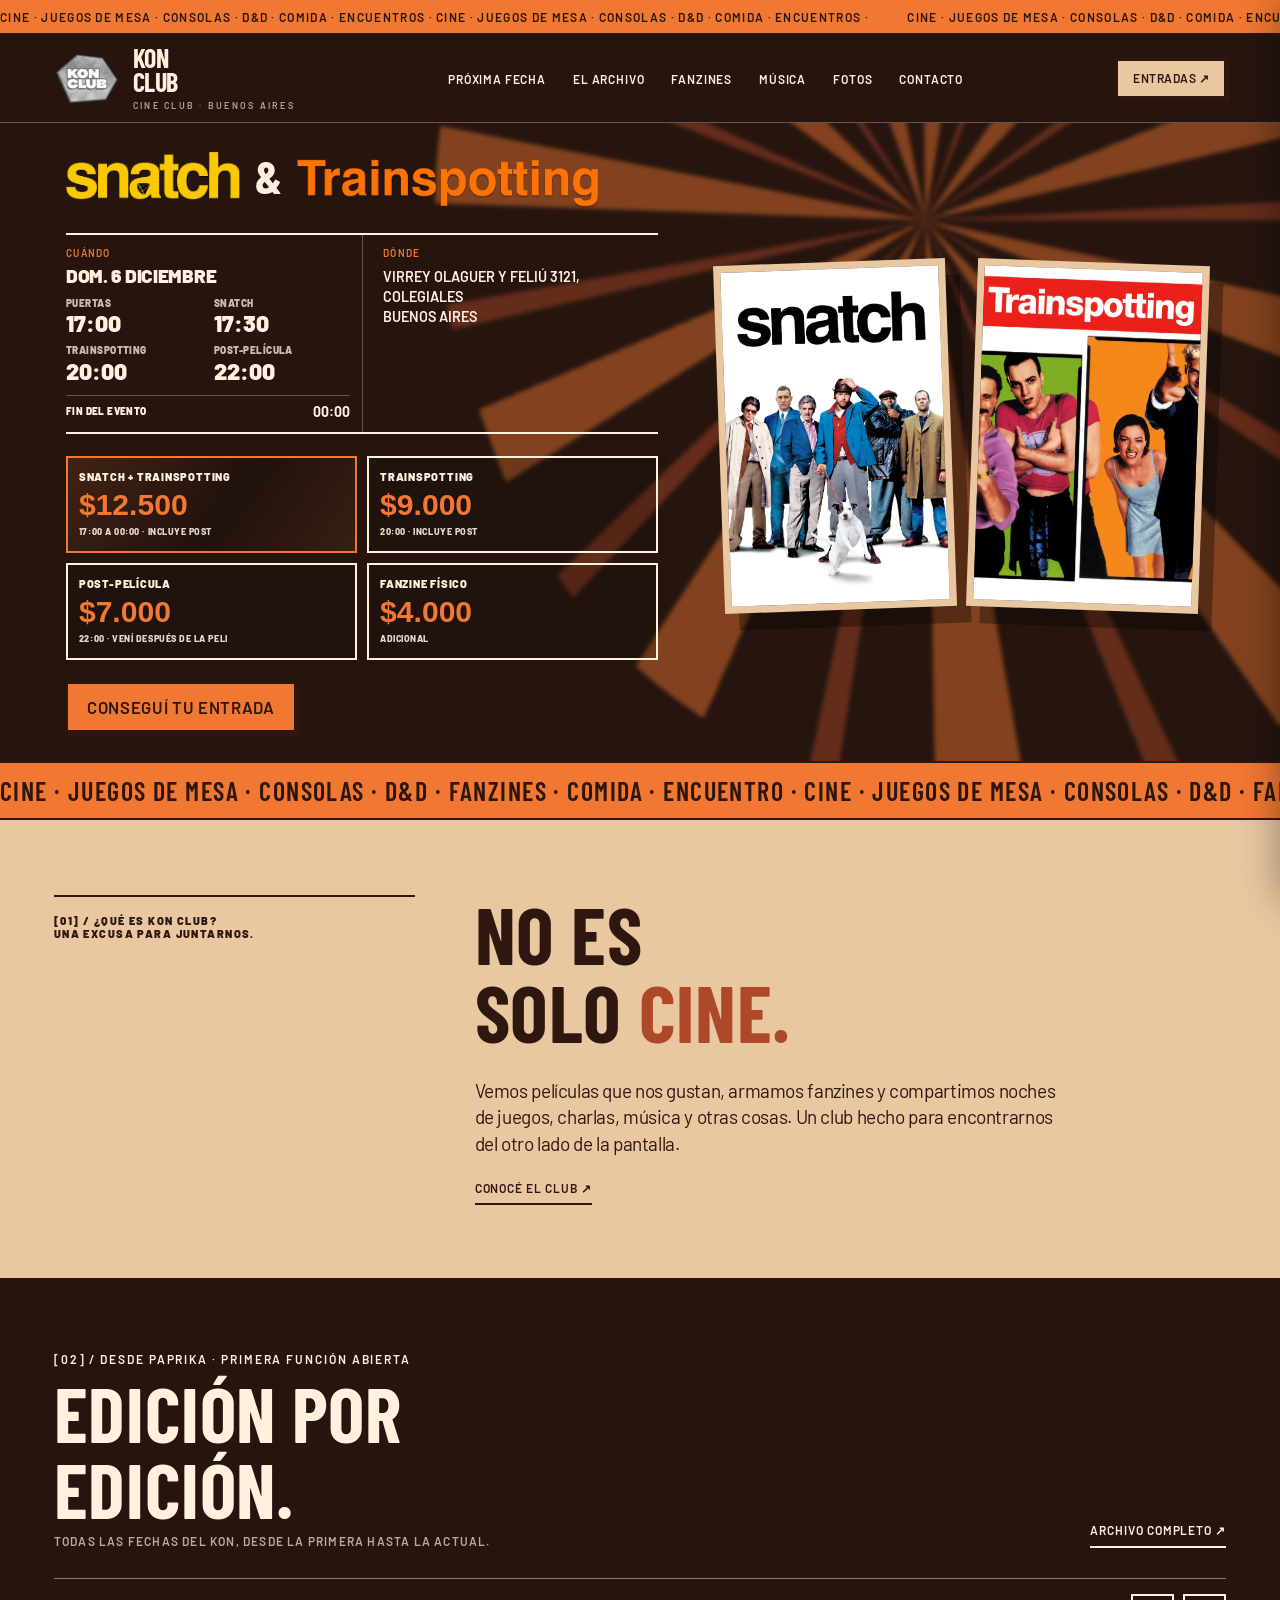
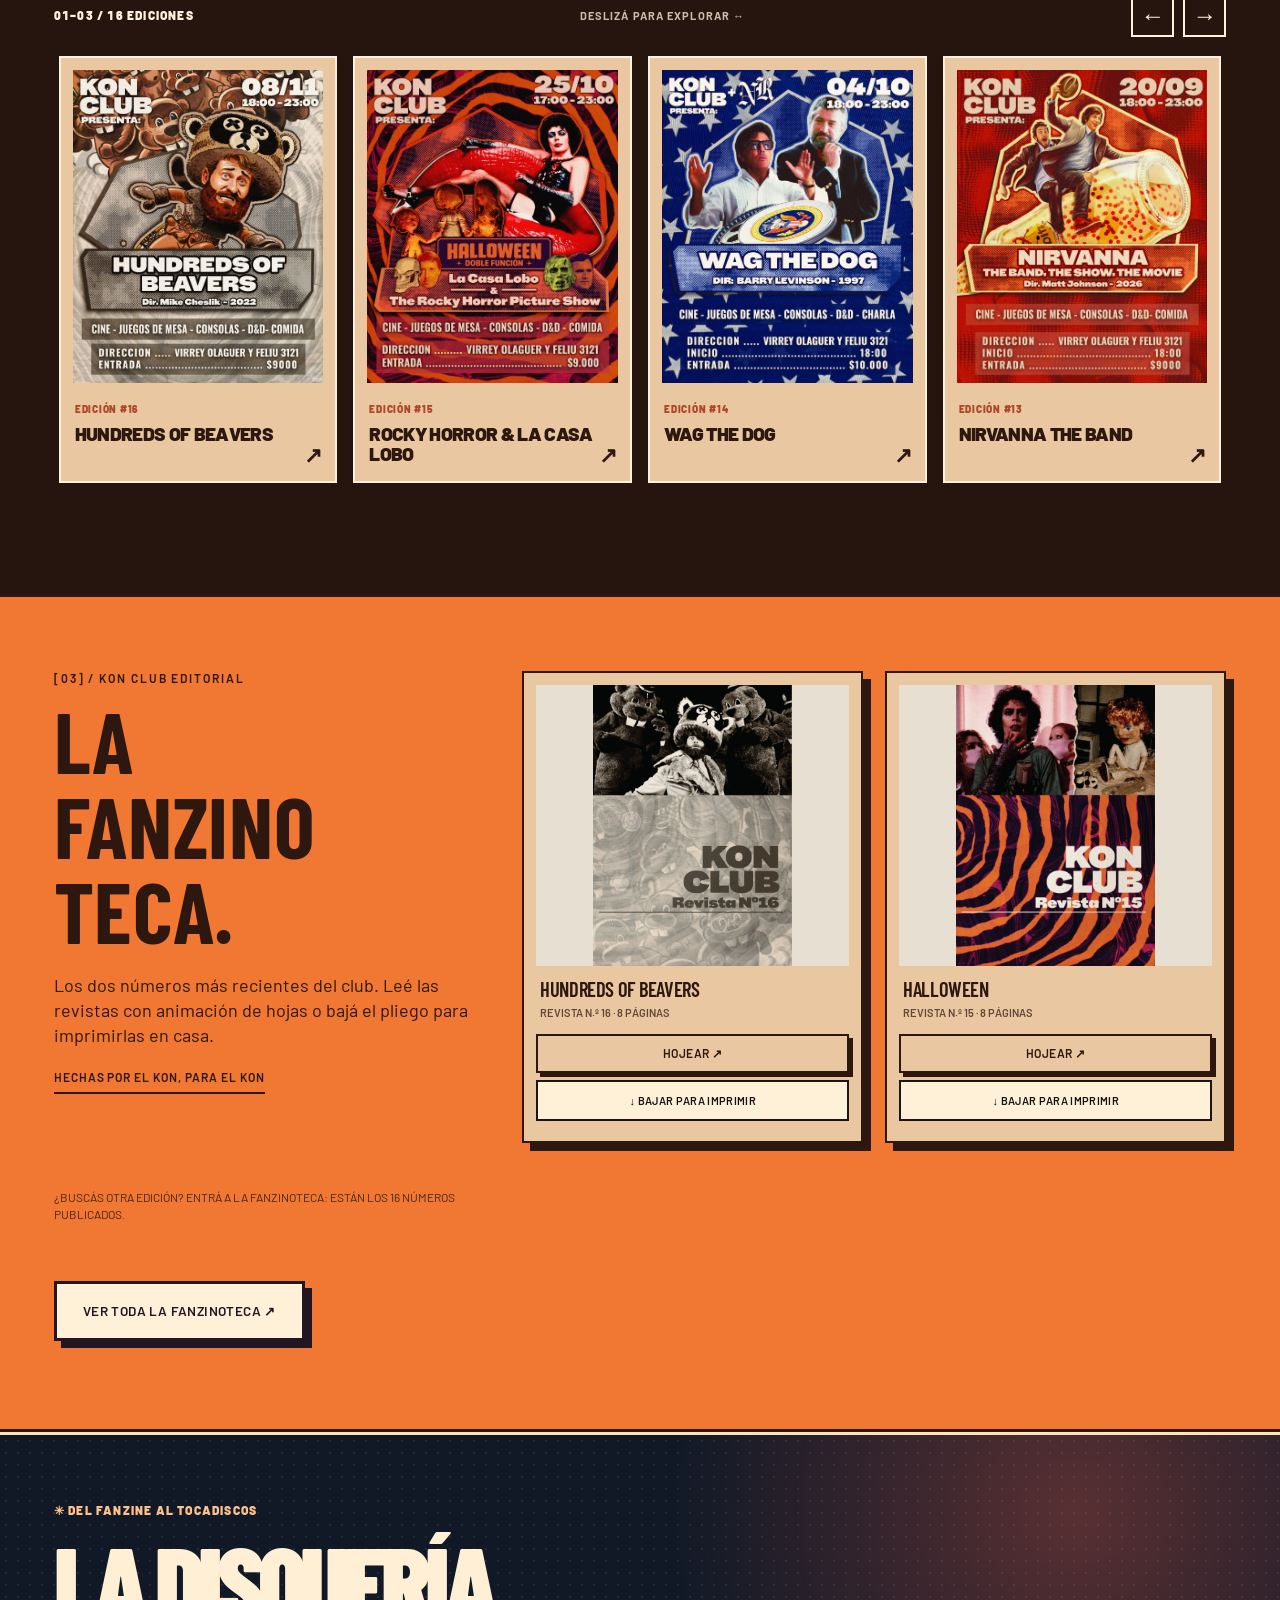
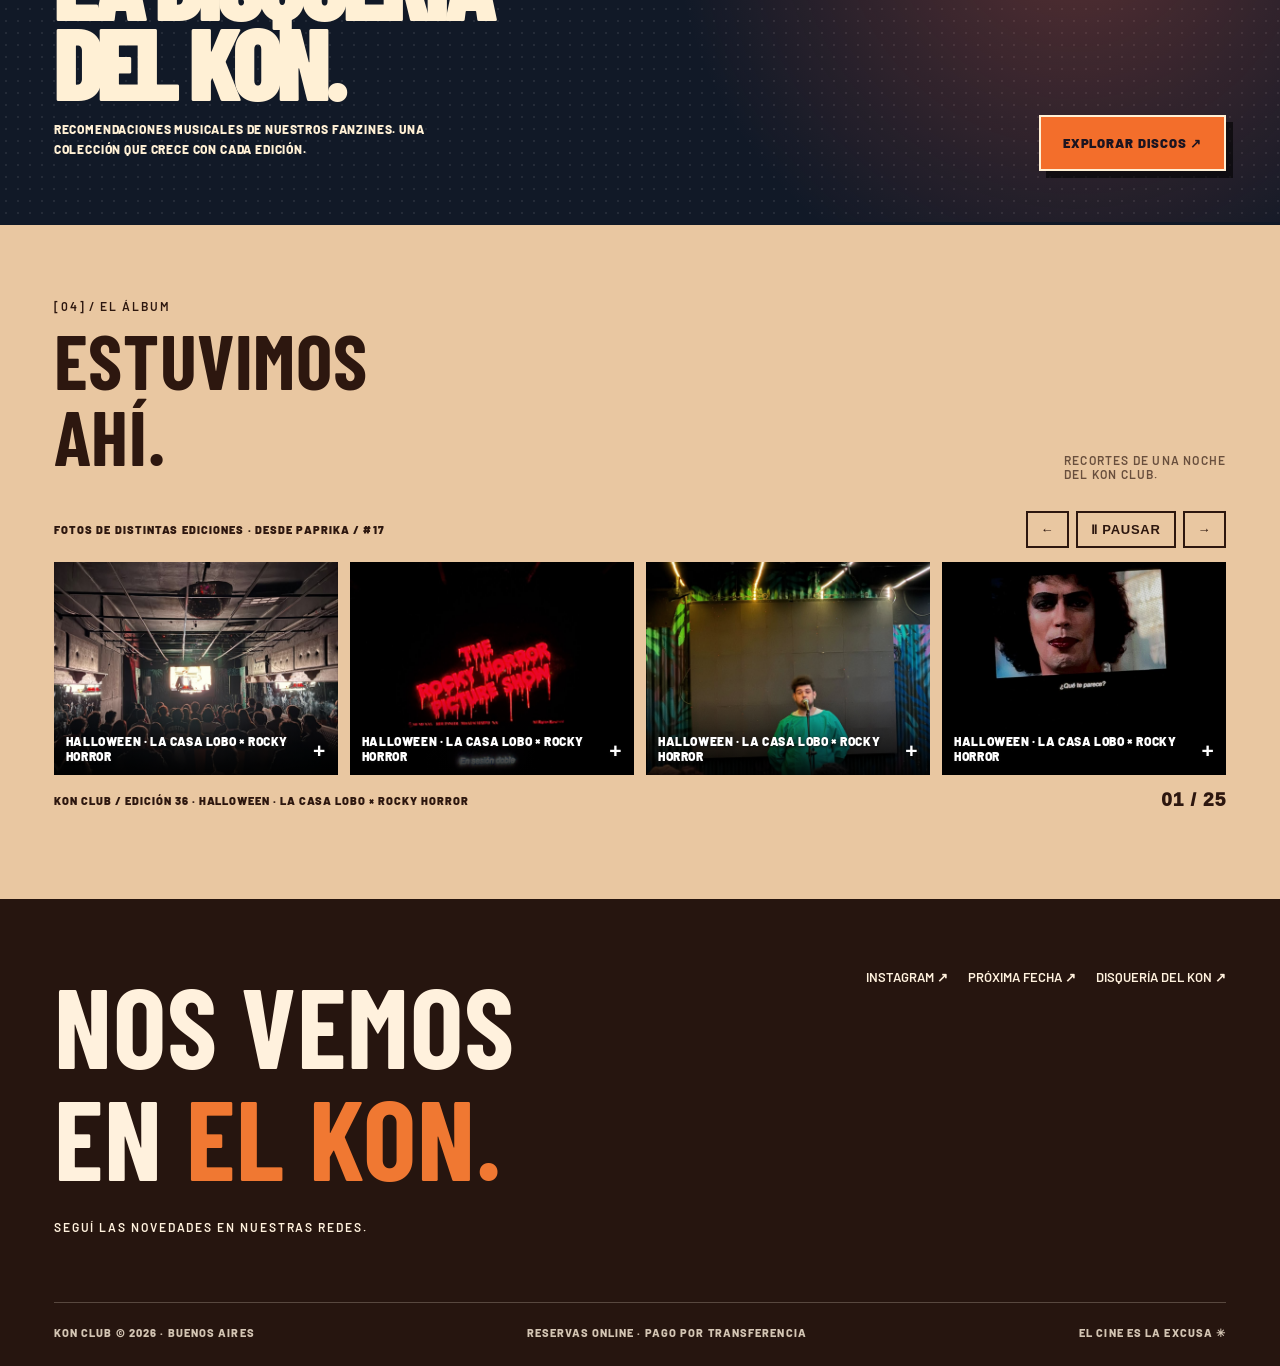
==== index.html @ 184a4956 "Try compact two-column schedule on upcoming edition" ====
<!DOCTYPE html>

<html lang="es"><head><link rel="preconnect" href="https://fonts.googleapis.com"/><link rel="preconnect" href="https://fonts.gstatic.com" crossorigin="anonymous"/><link href="https://fonts.googleapis.com/css2?family=Barlow:wght@400;500;600;700&amp;family=Barlow+Condensed:wght@400;500;600;700&amp;display=swap" rel="stylesheet"/>
<!-- KON CLUB / V03.5 / 15 FUNCIONES DEL CICLO REGULAR --><meta charset="utf-8"/><link rel="icon" type="image/svg+xml" href="/favicon.svg?v=20261021-1"/><meta content="width=device-width,initial-scale=1" name="viewport"/><title>Kon Club — Snatch × Trainspotting · 06/12</title><meta content="#092630" name="theme-color"/><meta content="Kon Club presenta Snatch y Trainspotting el domingo 6 de diciembre de 2026. Post-película a las 22:00. Entradas y fanzine físico." name="description"/><link href="css/site.css?v=20261124-compact-timetable" rel="stylesheet"/><meta property="og:title" content="Kon Club — Snatch × Trainspotting · 06/12"><meta property="og:description" content="Snatch 17:00, Trainspotting 20:00 y post-película 22:00. Entradas individuales, doble función y fanzine físico."><meta property="og:image" content="https://kon-club.vercel.app/public/media/snatch-trainspotting-2026-12-06.svg"></head><body><div id="app" data-edition="snatch-trainspotting"><div aria-hidden="true" class="introbar"><div class="ticker"><span>CINE · JUEGOS DE MESA · CONSOLAS · D&amp;D · COMIDA · ENCUENTROS · CINE · JUEGOS DE MESA · CONSOLAS · D&amp;D · COMIDA · ENCUENTROS · </span><span>CINE · JUEGOS DE MESA · CONSOLAS · D&amp;D · COMIDA · ENCUENTROS · CINE · JUEGOS DE MESA · CONSOLAS · D&amp;D · COMIDA · ENCUENTROS · </span></div></div>
<header class="header" id="top"><a aria-label="Kon Club, inicio" class="header-brand" href="#top"><img alt="Logo Kon Club edición actual" class="brand-img" data-asset="logoBeavers" id="brandLogo" src="[data-uri]"/><div><div class="brand-name">KON<br/>CLUB</div><div class="brand-caption">CINE CLUB · BUENOS AIRES</div></div></a><nav aria-label="Navegación principal" class="nav"><a href="#proxima">PRÓXIMA FECHA</a><a href="#archivo">EL ARCHIVO</a><a href="#fanzinoteca-completa">FANZINES</a><a href="musica.html">MÚSICA</a><a href="#fotos">FOTOS</a><a href="#contacto">CONTACTO</a></nav><div class="nav-right"><button aria-label="Abrir panel de prueba de edición" class="setting-link" id="openAdmin">⚙ EDITAR EDICIÓN</button><button class="btn btn-light sm" data-ticket="">ENTRADAS ↗</button><button aria-expanded="false" aria-label="Abrir menú" class="mobile-menu" id="menuButton">☰</button></div><nav aria-label="Navegación móvil" class="mobile-nav" id="mobileNav"><a href="#proxima">PRÓXIMA FECHA</a><a href="#archivo">EL ARCHIVO</a><a href="#fanzinoteca-completa">FANZINES</a><a href="musica.html">MÚSICA</a><a href="#fotos">FOTOS</a><a href="#contacto">CONTACTO</a><button class="nav-mobile-ticket" data-ticket="" type="button">ENTRADAS ↗</button></nav></header>
<main><section class="hero shell" id="proxima"><div class="copy"><div class="tiny-row" hidden><span class="status-dot"></span><span id="heroStatus">PRÓXIMA EDICIÓN</span><span class="tiny-tag" id="heroEditionTag">DOBLE FUNCIÓN / KON CLUB</span></div><div class="hero-title-logos" id="heroTitleLogos" role="img" aria-label="Snatch &amp; Trainspotting"><img class="hero-title-logo hero-title-logo-snatch" src="public/media/snatch-logo-kon-2026.webp" alt="" decoding="async" fetchpriority="high"/><span class="hero-title-amp" aria-hidden="true">&amp;</span><img class="hero-title-logo hero-title-logo-trainspotting" src="public/media/trainspotting-logo-kon-2026.webp" alt="" decoding="async" fetchpriority="high"/></div><h1 id="heroTitle" hidden>SNATCH × TRAINSPOTTING</h1><p class="hero-lead" id="heroLead" hidden></p><div class="hero-detail"><div><span class="detail-label">CUÁNDO</span><span class="detail-val hero-schedule" id="heroDate"><span class="schedule-date">DOM. 6 DICIEMBRE</span><span class="schedule-grid"><span class="schedule-slot"><span class="schedule-label">PUERTAS</span><strong>17:00</strong></span><span class="schedule-slot"><span class="schedule-label">SNATCH</span><strong>17:30</strong></span><span class="schedule-slot"><span class="schedule-label">TRAINSPOTTING</span><strong>20:00</strong></span><span class="schedule-slot"><span class="schedule-label">POST-PELÍCULA</span><strong>22:00</strong></span></span><span class="schedule-end"><span>FIN DEL EVENTO</span><strong>00:00</strong></span></span></div><div><span class="detail-label">DÓNDE</span><span class="detail-val" id="heroPlace">VIRREY OLAGUER Y FELIÚ 3121, COLEGIALES<br/>BUENOS AIRES</span></div></div><div class="edition-price-grid" id="editionPriceGrid" aria-label="Precios de la edición"><div class="edition-price-item"><span>SNATCH + TRAINSPOTTING</span><strong>$12.500</strong><small>17:00 A 00:00 · INCLUYE POST</small></div><div class="edition-price-item"><span>TRAINSPOTTING</span><strong>$9.000</strong><small>20:00 · INCLUYE POST</small></div><div class="edition-price-item"><span>POST-PELÍCULA</span><strong>$7.000</strong><small>22:00 · VENÍ DESPUÉS DE LA PELI</small></div><div class="edition-price-item"><span>FANZINE FÍSICO</span><strong>$4.000</strong><small>ADICIONAL OPCIONAL</small></div></div><div class="hero-actions"><button class="btn" data-ticket="" id="heroButton">COMPRAR ENTRADAS ↗</button><span class="ticket-copy" id="ticketPrice" hidden></span></div></div><div class="poster-stage poster-stage-duo"><div class="poster-pair"><img alt="Póster original de Snatch (2000)" class="poster-main" id="heroPoster" src="public/media/snatch-poster.jpg" fetchpriority="high" decoding="async"/><img alt="Póster original de Trainspotting (1996)" class="poster-main poster-secondary" id="heroPosterSecondary" src="public/media/trainspotting-poster.webp" decoding="async"/></div><div class="round-stamp">CINE<br/>Y MÁS ✳</div></div></section>
<div class="marquee-band" aria-label="Cine, juegos de mesa, consolas, Dungeons &amp; Dragons, fanzines, comida y encuentro"><div class="strip" aria-hidden="true"><span>CINE · JUEGOS DE MESA · CONSOLAS · D&amp;D · FANZINES · COMIDA · ENCUENTRO · CINE · JUEGOS DE MESA · CONSOLAS · D&amp;D · FANZINES · COMIDA · ENCUENTRO · </span><span>CINE · JUEGOS DE MESA · CONSOLAS · D&amp;D · FANZINES · COMIDA · ENCUENTRO · CINE · JUEGOS DE MESA · CONSOLAS · D&amp;D · FANZINES · COMIDA · ENCUENTRO · </span></div></div>
<section class="manifesto shell" id="manifiesto"><div class="margin-info">[01] / ¿QUÉ ES KON CLUB?<br/>UNA EXCUSA PARA JUNTARNOS.</div><div><h2>NO ES<br/>SOLO <em>CINE.</em></h2><p>Vemos películas que nos gustan, armamos fanzines y compartimos noches de juegos, charlas, música y otras cosas. Un club hecho para encontrarnos del otro lado de la pantalla.</p><a class="link-underline" href="https://www.instagram.com/kon.club/" rel="noopener" target="_blank">CONOCÉ EL CLUB ↗</a></div></section>
<section class="archive section shell" id="archivo">
<div class="section-header"><div><div class="eyebrow">[02] / DESDE PAPRIKA · PRIMERA FUNCIÓN ABIERTA</div><h2 class="section-h2">EDICIÓN POR<br/>EDICIÓN.</h2><div class="section-sub">TODAS LAS FECHAS DEL KON, DESDE LA PRIMERA HASTA LA ACTUAL.</div></div><a class="link-underline" href="#archivo-completo" id="openFullArchive">ARCHIVO COMPLETO ↗</a></div>
<div class="kon-archive-carousel" aria-roledescription="carrusel" aria-label="Todas las ediciones del Kon Club">
  <div class="kon-archive-carousel-bar"><span id="konArchiveRange" aria-live="off">15 EDICIONES</span><span class="kon-archive-carousel-hint">DESLIZÁ PARA EXPLORAR ↔</span><div class="kon-archive-carousel-buttons"><button type="button" id="konArchivePrev" aria-label="Ver ediciones anteriores">←</button><button type="button" id="konArchiveNext" aria-label="Ver las siguientes ediciones">→</button></div></div>
  <div class="archive-grid" id="konArchiveTrack" tabindex="0" role="group" aria-label="Deslizá o usá las flechas para explorar las ediciones">
    <button class="archive-card" type="button" data-archive="wag"><div class="image-box"><img alt="Flyer de Wag the Dog" data-asset="wag" loading="lazy" src="[data-uri]"/></div><div class="info"><span class="caps">EDICIÓN #14</span><h3>WAG THE DOG</h3><span class="arrow">↗</span></div></button>
    <button class="archive-card" type="button" data-archive="nirvanna"><div class="image-box"><img alt="Flyer de Nirvanna the Band" data-asset="nirvanna" loading="lazy" src="[data-uri]"/></div><div class="info"><span class="caps">EDICIÓN #13</span><h3>NIRVANNA THE BAND</h3><span class="arrow">↗</span></div></button>
  </div>
</div>
</section>
<section class="fanzines section shell" id="fanzines"><div class="intro"><div class="eyebrow">[03] / KON CLUB EDITORIAL</div><h2>LA<br/>FANZINO<br/>TECA.</h2><p>Los dos números más recientes del club. Leé las revistas con animación de hojas o bajá el pliego para imprimirlas en casa.</p><span class="link-underline">HECHAS POR EL KON, PARA EL KON</span></div><div class="fanzine-grid" id="latestFanzinesGrid"><article class="zine-card"><img alt="Portada del fanzine de Hundreds of Beavers" loading="lazy" src="public/media/fanzines/hundreds-of-beavers-16-v2-p01.webp"/><h3>HUNDREDS OF BEAVERS</h3><p class="tagline">REVISTA N.º 16 · 8 PÁGINAS</p><div class="zine-card-actions"><button class="btn btn-light sm" data-zine="beavers" type="button">HOJEAR ↗</button><a class="zine-print-link" download="KonClub_37_beavers_para_imprimir.jpg" href="public/media/fanzines/hundreds-of-beavers-16-v2-pliego.jpg">↓ BAJAR PARA IMPRIMIR</a></div></article><article class="zine-card"><img alt="Portada del fanzine de Halloween: La Casa Lobo y The Rocky Horror Picture Show" loading="lazy" src="public/media/fanzines/halloween-15-p01.webp"/><h3>HALLOWEEN</h3><p class="tagline">REVISTA N.º 15 · 8 PÁGINAS</p><div class="zine-card-actions"><button class="btn btn-light sm" data-zine="halloween" type="button">HOJEAR ↗</button><a class="zine-print-link" download="KonClub_36_halloween_para_imprimir.jpg" href="public/media/fanzines/halloween-15-pliego-v2.jpg">↓ BAJAR PARA IMPRIMIR</a></div></article></div><p class="zine-print-note">¿BUSCÁS OTRA EDICIÓN? ENTRÁ A LA FANZINOTECA: ESTÁN LOS 16 NÚMEROS PUBLICADOS.</p><a class="zine-library-cta" href="#fanzinoteca-completa" id="openFullFanzinoteca">VER TODA LA FANZINOTECA  ↗</a></section>
<section class="kon-music-entrance shell" aria-label="La disquería del Kon"><div><span class="music-entry-kicker">✳ DEL FANZINE AL TOCADISCOS</span><h2>LA DISQUERÍA<br>DEL KON.</h2><p>RECOMENDACIONES MUSICALES DE NUESTROS FANZINES. UNA COLECCIÓN QUE CRECE CON CADA EDICIÓN.</p></div><a href="musica.html">EXPLORAR DISCOS ↗</a></section>
<section class="photos section shell" id="fotos"><div class="section-header"><div><div class="eyebrow">[04] / EL ÁLBUM</div><h2 class="section-h2">ESTUVIMOS<br/>AHÍ.</h2></div><div class="section-sub">RECORTES DE UNA NOCHE<br/>DEL KON CLUB.</div></div>
<div class="photo-carousel" aria-label="Fotografías originales de Kon Club">
 <div class="photo-carousel-controls">
  <p>FOTOS DE DISTINTAS EDICIONES · DESDE PAPRIKA / #17</p>
  <div class="photo-carousel-buttons">
   <button id="photoPrev" type="button" aria-label="Foto anterior">←</button>
   <button id="photoPause" type="button" aria-label="Pausar rotación automática" aria-pressed="false">Ⅱ PAUSAR</button>
   <button id="photoNext" type="button" aria-label="Foto siguiente">→</button>
  </div>
 </div>
 <div id="photoViewport" class="photo-carousel-viewport" role="region" aria-roledescription="carrusel" aria-label="Álbum fotográfico de Kon Club" tabindex="0">
  <div id="photoRail" class="photo-carousel-rail"></div>
 </div>
 <div class="photo-carousel-footer">
  <span id="photoCurrentLabel" aria-live="polite">REGISTRO FOTOGRÁFICO ORIGINAL DEL KON</span>
  <span id="photoCounter">01 / 13</span>
 </div>
</div>
</section>
<dialog id="photoViewer" class="photo-viewer" aria-label="Fotografía ampliada de Kon Club">
 <div class="photo-viewer-head"><span id="photoViewerLabel">EL ÁLBUM / KON CLUB</span><button id="photoViewerClose" type="button" aria-label="Cerrar fotografía">CERRAR ×</button></div>
 <img id="photoViewerImage" alt="Foto original del Kon Club ampliada">
 <div class="photo-viewer-bottom"><button id="photoViewerPrev" type="button" aria-label="Foto ampliada anterior">← ANTERIOR</button><span id="photoViewerCount">01 / 13</span><button id="photoViewerNext" type="button" aria-label="Foto ampliada siguiente">SIGUIENTE →</button></div>
</dialog></main>
<footer class="footer shell" id="contacto"><div class="footer-top"><div><h2 class="footer-title">NOS VEMOS<br/>EN <span>EL KON.</span></h2><div class="eyebrow">SEGUÍ LAS NOVEDADES EN NUESTRAS REDES.</div></div><div class="footer-links"><a href="https://www.instagram.com/kon.club/" rel="noopener" target="_blank">INSTAGRAM ↗</a><a href="#proxima">PRÓXIMA FECHA ↗</a><a href="musica.html">DISQUERÍA DEL KON ↗</a></div></div><div class="footer-bottom"><span>KON CLUB © 2026 · BUENOS AIRES</span><span>RESERVAS ONLINE · PAGO POR TRANSFERENCIA</span><span>EL CINE ES LA EXCUSA ✳</span></div></footer>
<section aria-hidden="true" aria-label="Fanzinoteca completa de Kon Club" class="fanzine-full" id="fanzinoteca-completa" role="region" tabindex="-1">
<div class="fanzine-full-bar"><div class="fanzine-full-brand">KON <span>CLUB</span><small>/ FANZINOTECA</small></div><a class="fanzine-full-back" href="#fanzines" id="closeFullFanzinoteca">← VOLVER A LA HOME</a></div>
<div class="fanzine-full-body">
<div class="fanzine-full-intro"><div class="eyebrow">[03] / ARCHIVO EDITORIAL</div><h2>LA FANZINOTECA<span>.</span></h2><p>Todas las publicaciones del Kon en un solo lugar. Hojéalas online o descargá la imagen completa para imprimirla en casa.</p></div>
<div class="fanzine-full-tools"><strong id="fanzineFullCount">16 FANZINES</strong><label for="fanzineFullSearch">BUSCAR <input autocomplete="off" id="fanzineFullSearch" placeholder="PELÍCULA O N.º" type="search"/></label></div>
<div class="fanzine-grid fanzine-full-grid" id="fanzineFullGrid"><article class="zine-card"><img alt="Portada del fanzine de Hundreds of Beavers" loading="lazy" src="public/media/fanzines/hundreds-of-beavers-16-v2-p01.webp"/><h3>HUNDREDS OF BEAVERS</h3><p class="tagline">REVISTA N.º 16 · 8 PÁGINAS</p><div class="zine-card-actions"><button class="btn btn-light sm" data-zine="beavers" type="button">HOJEAR ↗</button><a class="zine-print-link" download="KonClub_37_beavers_para_imprimir.jpg" href="public/media/fanzines/hundreds-of-beavers-16-v2-pliego.jpg">↓ BAJAR PARA IMPRIMIR</a></div></article><article class="zine-card"><img alt="Portada del fanzine de Halloween: La Casa Lobo y The Rocky Horror Picture Show" loading="lazy" src="public/media/fanzines/halloween-15-p01.webp"/><h3>HALLOWEEN</h3><p class="tagline">REVISTA N.º 15 · 8 PÁGINAS</p><div class="zine-card-actions"><button class="btn btn-light sm" data-zine="halloween" type="button">HOJEAR ↗</button><a class="zine-print-link" download="KonClub_36_halloween_para_imprimir.jpg" href="public/media/fanzines/halloween-15-pliego-v2.jpg">↓ BAJAR PARA IMPRIMIR</a></div></article><article class="zine-card"><img alt="Portada del fanzine de WAG THE DOG" loading="lazy" src="public/media/60e76ac09646a8.webp"/><h3>WAG THE DOG</h3><p class="tagline">REVISTA N.º 14 · 8 PÁGINAS</p><div class="zine-card-actions"><button class="btn btn-light sm" data-zine="wag-the-dog" type="button">HOJEAR ↗</button><a class="zine-print-link" download="KonClub_35_wag-the-dog_para_imprimir.jpg" href="public/media/acb8a1863dce19.jpg">↓ BAJAR PARA IMPRIMIR</a></div></article><article class="zine-card"><img alt="Portada del fanzine de NIRVANNA THE BAND" loading="lazy" src="public/media/fb1b1c77fe586a.webp"/><h3>NIRVANNA THE BAND</h3><p class="tagline">REVISTA N.º 13 · 8 PÁGINAS</p><div class="zine-card-actions"><button class="btn btn-light sm" data-zine="nirvanna-the-band" type="button">HOJEAR ↗</button><a class="zine-print-link" download="KonClub_34_nirvanna-the-band_para_imprimir.jpg" href="public/media/1f7f4573d06cfa.jpg">↓ BAJAR PARA IMPRIMIR</a></div></article><article class="zine-card"><img alt="Portada del fanzine de FLCL" loading="lazy" src="public/media/7bd35c83c2e798.webp"/><h3>FLCL</h3><p class="tagline">REVISTA N.º 12 · 8 PÁGINAS</p><div class="zine-card-actions"><button class="btn btn-light sm" data-zine="flcl" type="button">HOJEAR ↗</button><a class="zine-print-link" download="KonClub_33_flcl_para_imprimir.jpg" href="public/media/37bfb733fe79d6.jpg">↓ BAJAR PARA IMPRIMIR</a></div></article><article class="zine-card"><img alt="Portada del fanzine de CHUNGKING EXPRESS" loading="lazy" src="public/media/a43d55992b1a71.webp"/><h3>CHUNGKING EXPRESS</h3><p class="tagline">REVISTA N.º 11 · 8 PÁGINAS</p><div class="zine-card-actions"><button class="btn btn-light sm" data-zine="chungking-express" type="button">HOJEAR ↗</button><a class="zine-print-link" download="KonClub_32_chungking-express_para_imprimir.jpg" href="public/media/bae0e88e717ba1.jpg">↓ BAJAR PARA IMPRIMIR</a></div></article><article class="zine-card"><img alt="Portada del fanzine de MIND GAME" loading="lazy" src="public/media/a6d8324de1f8c3.webp"/><h3>MIND GAME</h3><p class="tagline">REVISTA N.º 10 · 8 PÁGINAS</p><div class="zine-card-actions"><button class="btn btn-light sm" data-zine="mind-game" type="button">HOJEAR ↗</button><a class="zine-print-link" download="KonClub_31_mind-game_para_imprimir.jpg" href="public/media/ccd891dd2fe863.jpg">↓ BAJAR PARA IMPRIMIR</a></div></article><article class="zine-card"><img alt="Portada del fanzine de THE SECRET LIFE OF WALTER MITTY" loading="lazy" src="public/media/d8676f80460a6d.webp"/><h3>THE SECRET LIFE OF WALTER MITTY</h3><p class="tagline">REVISTA N.º 09 · 8 PÁGINAS</p><div class="zine-card-actions"><button class="btn btn-light sm" data-zine="walter-mitty" type="button">HOJEAR ↗</button><a class="zine-print-link" download="KonClub_30_walter-mitty_para_imprimir.jpg" href="public/media/0425472b29f93f.jpg">↓ BAJAR PARA IMPRIMIR</a></div></article><article class="zine-card"><img alt="Portada del fanzine de FEAR AND LOATHING" loading="lazy" src="public/media/40b60170a2cb92.webp"/><h3>FEAR AND LOATHING</h3><p class="tagline">REVISTA N.º 08 · 8 PÁGINAS</p><div class="zine-card-actions"><button class="btn btn-light sm" data-zine="fear-and-loathing" type="button">HOJEAR ↗</button><a class="zine-print-link" download="KonClub_29_fear-and-loathing_para_imprimir.jpg" href="public/media/56aa45ad8bddac.jpg">↓ BAJAR PARA IMPRIMIR</a></div></article><article class="zine-card"><img alt="Portada del fanzine de WHIPLASH" loading="lazy" src="public/media/52d134741a877f.webp"/><h3>WHIPLASH</h3><p class="tagline">REVISTA N.º 07 · 8 PÁGINAS</p><div class="zine-card-actions"><button class="btn btn-light sm" data-zine="whiplash" type="button">HOJEAR ↗</button><a class="zine-print-link" download="KonClub_28_whiplash_para_imprimir.jpg" href="public/media/802a4129d3667f.jpg">↓ BAJAR PARA IMPRIMIR</a></div></article><article class="zine-card"><img alt="Portada del fanzine de AFTER HOURS" loading="lazy" src="public/media/fd448bf5fefd01.webp"/><h3>AFTER HOURS</h3><p class="tagline">REVISTA N.º 06 · 8 PÁGINAS</p><div class="zine-card-actions"><button class="btn btn-light sm" data-zine="after-hours" type="button">HOJEAR ↗</button><a class="zine-print-link" download="KonClub_26_after-hours_para_imprimir.jpg" href="public/media/9ee55dc7509d25.jpg">↓ BAJAR PARA IMPRIMIR</a></div></article><article class="zine-card"><img alt="Portada del fanzine de SCOTT PILGRIM" loading="lazy" src="public/media/daa5ac15f013d8.webp"/><h3>SCOTT PILGRIM</h3><p class="tagline">REVISTA N.º 05 · 8 PÁGINAS</p><div class="zine-card-actions"><button class="btn btn-light sm" data-zine="scott-pilgrim" type="button">HOJEAR ↗</button><a class="zine-print-link" download="KonClub_24_scott-pilgrim_para_imprimir.jpg" href="public/media/2bad00547ff4e4.jpg">↓ BAJAR PARA IMPRIMIR</a></div></article><article class="zine-card"><img alt="Portada del fanzine de FANTASTIC MR. FOX" loading="lazy" src="public/media/9fc4720b7d2ed3.webp"/><h3>FANTASTIC MR. FOX</h3><p class="tagline">REVISTA N.º 04 · 8 PÁGINAS</p><div class="zine-card-actions"><button class="btn btn-light sm" data-zine="fantastic-mr-fox" type="button">HOJEAR ↗</button><a class="zine-print-link" download="KonClub_22_fantastic-mr-fox_para_imprimir.jpg" href="public/media/b08b9482e0eabd.jpg">↓ BAJAR PARA IMPRIMIR</a></div></article><article class="zine-card"><img alt="Portada del fanzine de BLACK DYNAMITE" loading="lazy" src="public/media/674cbfb79eb796.webp"/><h3>BLACK DYNAMITE</h3><p class="tagline">REVISTA N.º 03 · 8 PÁGINAS</p><div class="zine-card-actions"><button class="btn btn-light sm" data-zine="black-dynamite" type="button">HOJEAR ↗</button><a class="zine-print-link" download="KonClub_21_black-dynamite_para_imprimir.jpg" href="public/media/091cc3209d5bae.jpg">↓ BAJAR PARA IMPRIMIR</a></div></article><article class="zine-card"><img alt="Portada del fanzine de HUMANIST VAMPIRE" loading="lazy" src="public/media/5e6dbb4ba4eb00.webp"/><h3>HUMANIST VAMPIRE</h3><p class="tagline">REVISTA N.º 02 · 8 PÁGINAS</p><div class="zine-card-actions"><button class="btn btn-light sm" data-zine="humanist-vampire" type="button">HOJEAR ↗</button><a class="zine-print-link" download="KonClub_19_humanist-vampire_para_imprimir.jpg" href="public/media/70124f2cca8f6b.jpg">↓ BAJAR PARA IMPRIMIR</a></div></article><article class="zine-card"><img alt="Portada del fanzine de PAPRIKA" loading="lazy" src="public/media/da52b1117c6c4e.webp"/><h3>PAPRIKA</h3><p class="tagline">REVISTA N.º 01 · 8 PÁGINAS</p><div class="zine-card-actions"><button class="btn btn-light sm" data-zine="paprika" type="button">HOJEAR ↗</button><a class="zine-print-link" download="KonClub_17_paprika_para_imprimir.jpg" href="public/media/1303fee15960ec.jpg">↓ BAJAR PARA IMPRIMIR</a></div></article></div>
<p class="fanzine-full-empty" hidden="" id="fanzineFullEmpty">No encontramos ese fanzine.</p>
<p class="fanzine-full-hint">PARA IMPRIMIR EN CASA: descargá el pliego JPG completo y usá una sola hoja A4 horizontal, a una cara. Después doblá y cortá la ranura central.</p>
</div>
<div class="fanzine-full-footer">CINE / JUEGOS / FANZINES / ENCUENTROS — KON CLUB ✳</div>
</section>
<section aria-hidden="true" aria-label="Archivo completo de Kon Club" class="archive-full" id="archivo-completo" tabindex="-1">
<div class="archive-full-bar"><div class="archive-full-brand">KON <span>CLUB</span> <small>/ ARCHIVO</small></div><button id="closeFullArchive" type="button">← VOLVER A LA HOME</button></div>
<div class="archive-full-body"><div class="archive-full-hero"><span class="archive-full-kicker">[02] / EL ARCHIVO · DESDE PAPRIKA</span><h2>EL KON<br/><em>NO SE OLVIDA.</em></h2><p>El Kon se abrió al público con Paprika. Desde esa primera función guardamos las películas, las entradas que imprimimos, los fanzines y las historias de cada encuentro.</p></div>
<div class="archive-full-toolbar"><span id="archiveResultCount">15 EDICIONES DEL KON</span><label>BUSCAR <input aria-label="Buscar una edición" autocomplete="off" id="archiveSearch" placeholder="PELÍCULA O NÚMERO" type="search"/></label></div>
<div aria-live="polite" id="archiveSections">
<div class="archive-main-heading"><span>[01] / CARTELERA HISTÓRICA</span><strong id="regularCount">15 EDICIONES</strong></div>
<div class="archive-full-grid" id="archiveAllGrid"></div>
</div><p class="archive-full-empty" hidden="" id="archiveEmpty">No encontramos esa edición.</p>
<section aria-label="Ficha de edición" class="archive-detail" hidden="" id="archiveDetail"><button id="archiveBack" type="button">← TODAS LAS EDICIONES</button><div id="archiveDetailContent"></div></section>
<dialog class="archive-media-viewer" id="archiveMediaViewer" aria-label="Imagen original ampliada"><div class="archive-viewer-bar"><span id="archiveViewerTitle">ARCHIVO / KON CLUB</span><button id="archiveViewerClose" type="button">CERRAR ×</button></div><img id="archiveViewerImage" alt="Imagen ampliada del Kon Club"><div class="archive-viewer-footer"><button id="archiveViewerPrev" type="button">← ANTERIOR</button><span id="archiveViewerCount">01 / 01</span><button id="archiveViewerNext" type="button">SIGUIENTE →</button></div></dialog>
<div class="archive-full-foot">KON CLUB — CINE · FANZINES · ENCUENTROS ✳</div></div>
</section>
</div>
<div aria-hidden="true" class="modal-backdrop" id="modal"><div aria-labelledby="dialogTitle" aria-modal="true" class="dialog" role="dialog"><button aria-label="Cerrar ventana" class="close" id="closeModal">×</button><div id="dialogContent"></div></div></div>
<div class="panel-cover" id="panelCover"></div><aside aria-hidden="true" aria-labelledby="panelHeading" aria-modal="true" class="panel" id="adminPanel" role="dialog"><div class="panel-top"><h2 id="panelHeading">PANEL DE EDICIÓN / DEMO</h2><button id="closeAdmin">CERRAR ×</button></div><div class="panel-scroll"><p class="panel-note">Probá cómo cambiaría toda la web al publicar una nueva edición. Los cambios funcionan en esta vista previa; todavía no existe un CMS conectado.</p><div class="form-group"><label for="editionSelect">1. EDICIÓN ACTUAL</label><select id="editionSelect"><option value="halloween">Rocky Horror + La Casa Lobo</option><option value="wag">Wag the Dog</option><option value="flcl">FLCL</option><option value="paprika">Paprika</option></select><div class="helper">Al cambiarla se actualizan automáticamente el flyer, el logo, los textos y la paleta.</div></div><hr/><div class="form-group"><div class="panel-heading">2. COLORES DE LA WEB</div><div class="palette-grid"><label><input data-color="bg" type="color" value="#230519"/>FONDO</label><label><input data-color="on" type="color" value="#fff4e6"/>TEXTO CLARO</label><label><input data-color="paper" type="color" value="#f4dec4"/>PAPEL</label><label><input data-color="accent" type="color" value="#f26c37"/>ACENTO</label><label><input data-color="secondary" type="color" value="#d64350"/>SECUNDARIO</label><label><input data-color="ink" type="color" value="#291021"/>TEXTO OSCURO</label></div></div><hr/><div class="panel-heading">3. INFORMACIÓN DE LA FUNCIÓN</div><div class="form-group"><label for="inputTitle">TÍTULO GRANDE</label><input id="inputTitle" maxlength="60" type="text"/></div><div class="form-group"><label for="inputLead">PELÍCULAS / TÍTULO SECUNDARIO</label><input id="inputLead" maxlength="140" type="text"/></div><div class="field-row"><div class="form-group"><label for="inputDate">FECHA Y HORA</label><input id="inputDate" maxlength="80" type="text"/></div><div class="form-group"><label for="inputPrice">PRECIO</label><input id="inputPrice" maxlength="40" type="text"/></div></div><div class="form-group"><label for="inputPlace">LUGAR</label><input id="inputPlace" maxlength="120" type="text"/></div><hr/><div class="panel-heading">4. PIEZAS GRÁFICAS</div><div class="form-group"><label for="uploadLogo">LOGO DE LA EDICIÓN (PNG/JPG/WEBP)</label><div class="upload"><span>✳</span><input accept="image/png,image/jpeg,image/webp" id="uploadLogo" type="file"/></div><div class="helper">El logo reemplaza el del encabezado en esta sesión.</div></div><div class="form-group"><label for="uploadPoster">FLYER / IMAGEN PRINCIPAL</label><div class="upload"><span>▣</span><input accept="image/png,image/jpeg,image/webp" id="uploadPoster" type="file"/></div><div class="helper">El flyer se actualiza en vivo. En la versión final se subirá al panel real.</div></div><hr/><div class="panel-actions"><button class="btn" id="applySave">GUARDAR VISTA PREVIA ✓</button><button class="btn btn-light" id="resetTheme">RESTABLECER</button></div><p class="panel-footer">Colores, edición y textos se guardan localmente en este navegador. Los archivos cargados se muestran hasta actualizar la página.</p></div></aside><div class="toast" id="toast" role="status"></div>
<div aria-hidden="true" aria-label="Fanzinoteca de Kon Club" aria-modal="true" id="zineReader" role="dialog">
<header class="zr-top"><div class="zr-brand">KON<br/>CLUB</div><span class="zr-crumb">ARCHIVO EDITORIAL / FANZINOTECA</span><button class="zr-close" id="zrClose" type="button">VOLVER A LA WEB ×</button></header>
<div class="zr-grid">
<aside class="zr-sidebar"><div class="zr-intro"><span class="zr-kicker">03 / PUBLICACIONES</span><h2>FANZI<br/>NOTECA.</h2><p>Las revistas del Kon, ahora para hojear. Elegí una publicación y pasá las hojas.</p></div><div class="zr-pickhead"><span>ELEGÍ UNA REVISTA</span><span>15 DISPONIBLES</span></div><div class="zr-picks" id="zrPicks" role="group" aria-label="Elegí una revista del Kon Club"></div><div class="zr-tip">En computadora: arrastrá una hoja o usá las flechas ← →.<br/>En celular: deslizá lateralmente sobre la página o tocá sus bordes.</div></aside>
<section aria-label="Lector de revista" class="zr-stage" id="zrStage">
<div class="zr-stagehead"><div><div class="zr-small">KON CLUB / REVISTA <span id="zrNum">N.º 14</span></div><h3 id="zrTitle">WAG THE DOG</h3><p>8 PÁGINAS / UNA HOJA / UN CLUB</p></div><div class="zr-iconbuttons"><a class="zr-print-action" download="fanzine.jpg" href="#" id="zrPrint">↓ PLIEGO PARA IMPRIMIR</a><button aria-label="Ampliar página" id="zrZoomOpen" title="Ampliar página" type="button">⤢</button><button aria-label="Descargar página" id="zrDownload" title="Descargar página" type="button">↓</button></div></div>
<div class="zr-reading"><div class="zr-bookwrap"><div aria-label="Revista abierta: arrastrar las páginas" class="zr-book" id="zrBook"><div class="zr-base left"><div class="zr-blank">KON CLUB<br/>REVISTA</div></div><div class="zr-base right"><div class="zr-blank">KON CLUB<br/>REVISTA</div></div></div></div><div aria-label="Revista página a página" class="zr-mobilebook" id="zrMobileBook"><img alt="Página del fanzine" class="zr-mob-base" id="zrMobileImg"/></div><div class="zr-instruction">← ARRASTRÁ LAS HOJAS PARA PASARLAS →</div></div>
<div class="zr-bottom"><button class="zr-pagebtn" id="zrPrev" type="button">← ANTERIOR</button><div class="zr-counters"><small id="zrPlace">PORTADA</small><span id="zrCount">01 / 08</span><div class="zr-dots" id="zrDots"></div></div><button class="zr-pagebtn" id="zrNext" type="button">SIGUIENTE →</button></div>
</section>
</div>
</div>
<dialog aria-label="Página ampliada del fanzine" id="zrZoom"><div class="zr-zoomtop"><span id="zrZoomTitle">FANZINE / PÁGINA</span><div><button id="zrZoomMinus" type="button">−</button><button id="zrZoomPlus" type="button">+</button><button id="zrZoomClose" type="button">CERRAR ×</button></div></div><div class="zr-zoomviewport"><img alt="Página ampliada" id="zrZoomImg"/></div></dialog>
<script defer="True" src="data/edition-branding.js?v=20261123-dark-orange"></script><script defer="True" src="data/site-config.js?v=20261124-doors1730"></script><script defer="True" src="js/site.js?v=20261124-compact-timetable"></script>
<script defer src="data/supabase-public.js"></script>
<script defer src="js/edition-runtime.js?v=20261206"></script>
<script defer src="js/home-archive-carousel.js?v=20261021-1"></script>
<script defer src="js/photos-carousel.js?v=20261021"></script><script defer src="js/vendor/vanilla-tilt.min.js?v=1.8.1"></script><script defer src="js/archive-history.js?v=20261021-mobile-stable-v2"></script><!-- Vercel Web Analytics: public page views. -->
<script>
  window.va = window.va || function () { (window.vaq = window.vaq || []).push(arguments); };
  window.va('beforeSend', function (event) {
    var url = new URL(event.url);
    url.search = '';
    url.hash = '';
    return Object.assign({}, event, { url: url.toString() });
  });
</script>
<script defer src="/_vercel/insights/script.js"></script>
</body></html>
---- css/site.css ----
*{box-sizing:border-box}html{scroll-behavior:smooth}body{margin:0;background:#282725;color:#f1e9da;font-family:Arial,Helvetica,sans-serif;overflow-x:hidden;-webkit-font-smoothing:antialiased}body.no-scroll{overflow:hidden}button,input,select{font:inherit}button{cursor:pointer}a{color:inherit;text-decoration:none}button:focus-visible,a:focus-visible,input:focus-visible,select:focus-visible{outline:3px solid var(--accent);outline-offset:3px}::selection{background:var(--accent);color:var(--ink)}.sr-only{position:absolute;clip:rect(0 0 0 0);width:1px;height:1px;overflow:hidden}.strong{font-weight:900}#app{--bg:#282725;--on:#f1e9da;--paper:#ded6c8;--ink:#29231e;--accent:#b59473;--secondary:#79736b;--rule:rgba(255,242,223,.29);min-height:100vh;background:var(--bg);color:var(--on)}.introbar{background:var(--accent);color:var(--ink);white-space:nowrap;overflow:hidden;border-bottom:2px solid var(--ink);height:35px;display:flex;align-items:center}.introbar .ticker{font-size:12px;font-weight:900;letter-spacing:.11em;animation:slide 27s linear infinite;width:max-content}.introbar span{padding-right:35px}@keyframes slide{to{transform:translateX(-50%)}}.header{height:88px;position:relative;z-index:40;display:flex;align-items:center;justify-content:space-between;padding:10px max(4.2vw,24px);border-bottom:1px solid var(--rule);background:var(--bg)}.header-brand{display:flex;align-items:center;gap:12px}.brand-img{width:67px;height:61px;object-fit:contain;border:0;background:transparent;flex-shrink:0}.brand-name{font-size:26px;line-height:.82;letter-spacing:-.075em;font-weight:1000}.brand-caption{font-size:9px;letter-spacing:.25em;font-weight:900;opacity:.65;margin-top:7px}.nav{display:flex;gap:27px;font-size:12px;letter-spacing:.07em;font-weight:900}.nav a:hover{color:var(--accent)}.nav-right{display:flex;align-items:center;gap:12px}.btn{border:2px solid var(--ink);background:var(--accent);color:var(--ink);padding:13px 19px;font-size:12px;font-weight:900;letter-spacing:.04em;box-shadow:4px 4px 0 var(--ink);transition:transform .17s,box-shadow .17s}.btn:hover{transform:translate(2px,2px);box-shadow:2px 2px 0 var(--ink)}.btn.btn-light{background:var(--paper)}.btn.btn-dark{border-color:var(--on);background:transparent;color:var(--on);box-shadow:4px 4px 0 var(--on)}.btn.btn-dark:hover{box-shadow:2px 2px 0 var(--on)}.btn.sm{padding:10px 15px}.setting-link{display:inline-flex;align-items:center;gap:7px;border:1px solid var(--rule);border-radius:30px;color:var(--on);background:transparent;padding:10px 14px;font-size:11px;font-weight:800;white-space:nowrap}.setting-link:hover{background:rgba(255,255,255,.09)}.mobile-menu{display:none}.shell{padding-left:max(4.2vw,24px);padding-right:max(4.2vw,24px)}.eyebrow{font-size:12px;letter-spacing:.16em;font-weight:900;text-transform:uppercase}.hero{min-height:668px;position:relative;isolation:isolate;overflow:hidden;padding-top:58px;padding-bottom:66px;display:grid;grid-template-columns:minmax(0,1.13fr) minmax(360px,.87fr);gap:55px;align-items:center}.hero::before{content:'';position:absolute;z-index:-2;right:-23vw;top:-36vw;width:88vw;height:88vw;max-width:1300px;max-height:1300px;opacity:.46;background:repeating-conic-gradient(from 20deg at 43% 47%,var(--accent) 0 9deg,transparent 9deg 19deg,var(--secondary) 19deg 22deg,transparent 22deg 34deg);border-radius:46%;filter:blur(2px);transform:rotate(-20deg)}.hero::after{content:'';pointer-events:none;position:absolute;z-index:-1;inset:0;background:none}.tiny-row{display:flex;align-items:center;gap:12px;flex-wrap:wrap;font-size:12px;letter-spacing:.1em;font-weight:900}.tiny-tag{border:1px solid var(--on);padding:7px 10px}.status-dot{width:9px;height:9px;background:var(--accent);border-radius:50%;box-shadow:0 0 0 4px rgba(255,255,255,.1)}.hero h1{font-family:Impact,'Arial Black',Arial,sans-serif;font-weight:1000;letter-spacing:-.055em;font-stretch:condensed;font-size:clamp(78px,9vw,143px);line-height:.79;text-transform:uppercase;margin:42px 0 24px;max-width:760px;text-wrap:balance}.hero h1 span{display:block;color:var(--accent)}.hero-lead{font-size:clamp(21px,2.2vw,32px);font-weight:950;max-width:610px;letter-spacing:-.035em;line-height:1.05;margin:0 0 28px;text-transform:uppercase}.hero-lead b{color:var(--accent)}.hero-detail{display:grid;grid-template-columns:1fr 1fr;gap:0;max-width:575px;border-top:2px solid var(--on);border-bottom:2px solid var(--on);margin-bottom:29px}.hero-detail div{padding:16px 12px 15px 0}.hero-detail div+div{padding-left:20px;border-left:1px solid var(--rule)}.detail-label{display:block;font-size:10px;font-weight:900;letter-spacing:.13em;margin-bottom:7px;color:var(--accent)}.detail-val{font-weight:900;line-height:1.17;font-size:17px}.hero-actions{display:flex;gap:16px;align-items:center;flex-wrap:wrap}.ticket-copy{font-size:11px;opacity:.7;max-width:170px;line-height:1.4}.poster-stage{position:relative;width:100%;max-width:510px;margin:auto;min-width:0}.poster-stage:before{content:'';position:absolute;inset:20px -22px -21px 20px;border:4px solid var(--on);transform:rotate(4deg)}.poster-main{position:relative;display:block;width:100%;aspect-ratio:4/5;object-fit:cover;border:7px solid var(--paper);transform:rotate(-3deg);box-shadow:25px 25px 0 rgba(0,0,0,.33)}.round-stamp{position:absolute;right:-33px;bottom:10%;z-index:2;width:127px;height:127px;border-radius:50%;background:var(--accent);border:2px dashed var(--ink);outline:8px solid var(--accent);color:var(--ink);display:flex;justify-content:center;align-items:center;text-align:center;font-family:Impact,'Arial Black',sans-serif;font-size:22px;line-height:.99;transform:rotate(18deg)}.micro-below{position:absolute;right:0;bottom:8px;font-size:10px;letter-spacing:.11em;color:var(--on)}.marquee-band{overflow:hidden;border-block:2px solid var(--ink);color:var(--ink);background:var(--accent);white-space:nowrap;padding:12px 0}.marquee-band .strip{font-family:Impact,'Arial Black',sans-serif;font-size:26px;letter-spacing:.03em;display:flex;width:max-content;gap:22px}.manifesto{background:var(--paper);color:var(--ink);display:grid;grid-template-columns: .48fr 1fr;gap:60px;padding-top:75px;padding-bottom:82px;align-items:start}.manifesto .margin-info{border-top:2px solid var(--ink);padding-top:17px;font-weight:900;font-size:11px;letter-spacing:.13em}.manifesto h2{font-family:Impact,'Arial Black',Arial,sans-serif;text-transform:uppercase;font-size:clamp(52px,6.2vw,100px);line-height:.91;letter-spacing:-.025em;margin:0 0 26px}.manifesto h2 em{font-style:normal;color:var(--secondary)}.manifesto p{font-size:19px;max-width:590px;line-height:1.4;letter-spacing:-.02em;font-weight:600}.section{padding-top:74px;padding-bottom:88px}.section-header{display:flex;align-items:end;justify-content:space-between;gap:24px;margin-bottom:30px}.section-h2{font-family:Impact,'Arial Black',Arial,sans-serif;font-size:clamp(50px,6vw,92px);line-height:.92;text-transform:uppercase;letter-spacing:-.035em;margin:8px 0}.section-sub{font-size:12px;letter-spacing:.1em;font-weight:900;opacity:.68}.link-underline{text-transform:uppercase;font-size:12px;letter-spacing:.08em;font-weight:900;border-bottom:2px solid currentColor;padding-bottom:8px}.archive{background:var(--bg);color:var(--on)}.archive-grid{display:grid;grid-template-columns:repeat(4,minmax(0,1fr));gap:16px}.archive-card{border:2px solid var(--on);background:var(--paper);color:var(--ink);position:relative;overflow:hidden;cursor:pointer;text-align:left;padding:0;transition:transform .2s}.archive-card:hover{transform:translateY(-7px)}.archive-card .image-box{padding:13px 13px 0}.archive-card img{width:100%;aspect-ratio:4/5;object-fit:cover;display:block}.archive-card .info{padding:16px 15px 20px;min-height:107px}.archive-card .caps{font-size:10px;letter-spacing:.11em;font-weight:900;color:var(--secondary)}.archive-card h3{font-size:17px;line-height:1.05;letter-spacing:-.035em;margin:8px 0 0;font-weight:950;text-transform:uppercase}.archive-card .arrow{position:absolute;bottom:15px;right:15px;font-size:22px;font-weight:900}.fanzines{background:var(--accent);color:var(--ink);border-top:3px solid var(--ink);border-bottom:3px solid var(--ink);display:grid;grid-template-columns: .75fr 1.25fr;gap:46px}.fanzines .intro{position:sticky;top:20px;align-self:start}.fanzines h2{font-family:Impact,'Arial Black',sans-serif;font-size:clamp(56px,6.7vw,102px);line-height:.88;letter-spacing:-.02em;margin:13px 0 20px;text-transform:uppercase;overflow-wrap:anywhere}.fanzines p{font-size:18px;font-weight:700;line-height:1.4;max-width:430px}.fanzine-grid{display:grid;grid-template-columns:1fr 1fr;gap:21px}.zine-card{background:var(--paper);padding:12px 12px 20px;border:2px solid var(--ink);box-shadow:8px 8px 0 var(--ink)}.zine-card img{display:block;width:100%;height:280px;object-fit:cover;background:var(--paper);object-position:center}.zine-card h3{font-family:Impact,'Arial Black',sans-serif;text-transform:uppercase;font-size:25px;margin:13px 4px 4px}.zine-card .tagline{font-size:11px;font-weight:800;margin:0 4px 14px;opacity:.72}.zine-card .btn{margin-left:4px}.photos{background:var(--paper);color:var(--ink)}.photo-grid{display:grid;grid-template-columns: 1.2fr .85fr 1.1fr .7fr;grid-template-rows: minmax(180px,300px);gap:10px}.photo-grid button{border:0;background:var(--ink);padding:0;position:relative;overflow:hidden}.photo-grid button img{width:100%;height:100%;object-fit:cover;transition:transform .25s}.photo-grid button:hover img{transform:scale(1.05)}.photo-grid button:after{content:'+';position:absolute;bottom:8px;right:13px;color:#fff;font-size:28px}.photo-caption{display:flex;justify-content:space-between;font-weight:900;font-size:12px;letter-spacing:.11em;gap:12px;margin-top:14px}.footer{background:var(--bg);color:var(--on);padding-top:70px;padding-bottom:26px;overflow:hidden}.footer-top{display:flex;align-items:start;justify-content:space-between;gap:24px}.footer-title{font-family:Impact,'Arial Black',sans-serif;text-transform:uppercase;font-size:clamp(55px,8.8vw,130px);line-height:.85;letter-spacing:-.035em;margin:0 0 28px}.footer-title span{color:var(--accent)}.footer-links{display:flex;gap:20px;font-weight:900;font-size:13px}.footer-links a:hover{color:var(--accent)}.footer-bottom{display:flex;justify-content:space-between;gap:25px;border-top:1px solid var(--rule);padding-top:23px;margin-top:68px;font-size:11px;font-weight:800;letter-spacing:.1em;opacity:.8}.modal-backdrop{position:fixed;inset:0;z-index:80;background:rgba(13,5,12,.82);display:none;align-items:center;justify-content:center;padding:24px;backdrop-filter:blur(6px)}.modal-backdrop.open{display:flex}.dialog{max-width:min(900px,100%);max-height:90vh;overflow:auto;background:var(--paper);color:var(--ink);border:4px solid var(--ink);box-shadow:12px 12px 0 var(--accent);padding:25px;position:relative}.dialog h3{font-family:Impact,'Arial Black',sans-serif;text-transform:uppercase;font-size:42px;margin:2px 0 12px;line-height:.96}.dialog p{font-weight:700;line-height:1.45}.close{border:2px solid currentColor;background:transparent;color:inherit;width:37px;height:37px;font-size:21px;font-weight:900;position:absolute;top:12px;right:12px}.dialog-image{width:100%;height:auto;max-height:65vh;object-fit:contain;display:block;margin-bottom:14px}.panel-cover{position:fixed;inset:0;background:rgba(0,0,0,.65);z-index:95;display:none}.panel-cover.open{display:block}.panel{position:fixed;right:0;top:0;bottom:0;width:min(470px,100vw);background:#f7efe4;color:#1f1520;z-index:100;transform:translateX(103%);transition:transform .28s;box-shadow:-12px 0 40px rgba(0,0,0,.4);display:flex;flex-direction:column}.panel.open{transform:translateX(0)}.panel-top{padding:22px 25px;background:#211020;color:#fff;display:flex;align-items:center;justify-content:space-between;gap:20px}.panel-top h2{margin:0;font-family:Impact,'Arial Black',sans-serif;font-size:30px}.panel-top button{color:#fff;border:1px solid #fff;background:transparent;padding:7px 11px}.panel-scroll{overflow-y:auto;padding:22px 25px 38px}.panel-note{font-size:12px;line-height:1.45;color:#6f5961;border-bottom:1px solid #bcb2a5;padding-bottom:20px;margin:0 0 23px}.form-group{margin-bottom:20px}.form-group label,.panel-heading{font-size:11px;letter-spacing:.1em;text-transform:uppercase;font-weight:950;display:block;margin-bottom:9px}.form-group select,.form-group input[type=text]{display:block;width:100%;padding:13px 12px;border:2px solid #211020;border-radius:0;background:#fff;outline-color:#de6140;font-size:14px}.form-group .helper{font-size:11px;color:#63545e;line-height:1.4;margin-top:7px}.palette-grid{display:grid;grid-template-columns:1fr 1fr;gap:13px}.palette-grid label{display:flex;align-items:center;gap:9px;font-size:11px;text-transform:uppercase;font-weight:900}.palette-grid input[type=color]{width:42px;height:39px;padding:0;border:1px solid #211020;background:transparent;cursor:pointer}.field-row{display:grid;grid-template-columns:1fr 1fr;gap:12px}.upload{border:2px dashed #8c8183;padding:15px;display:flex;align-items:center;gap:14px;background:#fff}.upload input{font-size:11px;max-width:190px}.panel hr{border:0;border-top:1px solid #c3b8b2;margin:23px 0}.panel-actions{display:flex;gap:9px;flex-wrap:wrap}.panel .btn{box-shadow:3px 3px 0 #211020}.panel-footer{font-size:11px;color:#6b5e65;margin-top:15px}.toast{position:fixed;bottom:20px;left:50%;transform:translate(-50%,20px);z-index:150;background:var(--paper);color:var(--ink);border:2px solid var(--ink);box-shadow:5px 5px 0 var(--accent);padding:14px 20px;font-size:12px;font-weight:900;opacity:0;pointer-events:none;transition:.2s}.toast.show{opacity:1;transform:translate(-50%,0)}@media(max-width:1060px){.nav{gap:13px}.hero{gap:30px;grid-template-columns:1fr .9fr}.hero h1{font-size:clamp(66px,8vw,105px)}.archive-grid{grid-template-columns:repeat(4,1fr)}.archive-card h3{font-size:15px}.fanzines{gap:25px}.zine-card img{height:210px}}@media(max-width:760px){.header{height:70px;padding:8px 17px}.header-brand{gap:9px}.brand-img{width:47px;height:47px}.brand-name{font-size:22px}.nav{display:none}.nav-right{gap:8px}.header .btn{display:none}.setting-link{font-size:10px;padding:9px 10px}.mobile-menu{display:block;border:1px solid var(--on);background:transparent;color:var(--on);font-size:22px;line-height:1;padding:8px 10px}.mobile-nav{position:absolute;top:70px;left:0;right:0;display:none;background:var(--bg);border-bottom:2px solid var(--accent);padding:15px 19px;flex-direction:column;gap:16px;z-index:20;font-size:13px;font-weight:900}.mobile-nav.open{display:flex}.shell{padding-left:20px;padding-right:20px}.hero{display:flex;flex-direction:column;padding-top:42px;padding-bottom:54px;gap:34px;min-height:auto}.hero::before{width:820px;height:820px;top:25%;right:-145%}.hero .copy{width:100%}.hero h1{font-size:clamp(70px,17vw,116px);margin:30px 0 20px}.hero-lead{font-size:23px}.hero-detail{max-width:100%}.detail-val{font-size:15px}.poster-stage{width:min(80%,440px);margin:0 auto 23px}.round-stamp{height:95px;width:95px;font-size:17px;right:-20px}.manifesto{grid-template-columns:1fr;gap:25px;padding-top:54px;padding-bottom:58px}.manifesto h2{font-size:clamp(58px,12vw,83px)}.manifesto p{font-size:17px}.section{padding-top:53px;padding-bottom:65px}.section-header{align-items:start}.section-h2{font-size:clamp(55px,11vw,78px)}.archive-grid{display:flex;overflow-x:auto;scroll-snap-type:x mandatory;padding-bottom:20px;gap:13px}.archive-card{min-width:230px;max-width:230px;scroll-snap-align:start;flex:none}.archive-card h3{font-size:18px}.fanzines{display:flex;flex-direction:column;gap:25px}.fanzines .intro{position:static}.fanzines h2{font-size:66px}.fanzine-grid{gap:12px}.zine-card{padding:7px 7px 16px;box-shadow:4px 4px 0 var(--ink)}.zine-card img{height:200px}.zine-card h3{font-size:22px}.zine-card .btn{font-size:10px}.photo-grid{grid-template-columns:repeat(2,1fr);grid-template-rows: 155px 155px}.footer-top{flex-direction:column}.footer-title{font-size:clamp(70px,13.5vw,130px)}.footer-bottom{margin-top:45px;flex-direction:column;gap:13px}.field-row{grid-template-columns:1fr}}@media(max-width:420px){.hero h1{font-size:70px}.hero-actions{align-items:stretch}.hero-actions .btn{flex:1}.poster-stage{width:86%}.archive-card{min-width:220px}.fanzine-grid{grid-template-columns:1fr}.zine-card img{height:250px}.section-header .link-underline{font-size:10px}.photo-caption{flex-direction:column}}@media(prefers-reduced-motion:reduce){*,*:before,*:after{animation-duration:.001ms!important;transition-duration:.001ms!important;scroll-behavior:auto!important}}
/* V03 / lector de fanzines integrado a la home */
html{overflow-x:clip}
#zineReader{--zrbase:#172b53;--zron:#f5f0e7;--zrpaper:#f5f0e7;--zraccent:#f3e7cb;position:fixed;inset:0;z-index:160;display:none;overflow:auto;overscroll-behavior:contain;background:#0d0e15;color:#f5f0e7;font-family:Arial,Helvetica,sans-serif}
#zineReader.open{display:block}
#zineReader *{box-sizing:border-box}
#zineReader button:disabled{opacity:.32;cursor:not-allowed}
.zr-top{height:78px;padding:10px clamp(16px,4.2vw,65px);border-bottom:3px solid #f4e6cf;display:flex;align-items:center;justify-content:space-between;gap:18px;background:#121112;color:#fff;position:sticky;top:0;z-index:8}
.zr-brand{font-family:Impact,'Arial Black',sans-serif;font-size:clamp(24px,2.5vw,34px);line-height:.86;letter-spacing:-.015em;flex:0 0 auto}
.zr-crumb{font-size:11px;font-weight:900;letter-spacing:.12em;color:#f3e8d4}
.zr-close{font-size:13px;letter-spacing:.06em;font-weight:900;border:2px solid #f4e6cf;color:#f4e6cf;background:transparent;padding:13px 19px;cursor:pointer;white-space:nowrap}
.zr-close:hover{background:#f4e6cf;color:#101014}
.zr-grid{display:grid;grid-template-columns:minmax(230px,300px) minmax(0,1fr);max-width:1540px;margin:0 auto;padding:27px clamp(16px,4vw,60px) 40px;gap:28px;align-items:start}
.zr-sidebar{display:flex;flex-direction:column;gap:20px;color:#f4ecde}
.zr-sidebar .zr-kicker{font-size:12px;letter-spacing:.14em;font-weight:900;color:#f9d06c}
.zr-sidebar h2{font-family:Impact,'Arial Black',sans-serif;font-weight:900;font-size:clamp(45px,4.6vw,75px);line-height:.87;letter-spacing:-.03em;margin:6px 0 12px}
.zr-sidebar p{font-size:14px;line-height:1.48;max-width:290px;font-weight:700;opacity:.85;margin:0}
.zr-pickhead{display:flex;justify-content:space-between;border-bottom:2px solid #f3ede6;padding:8px 0 10px;gap:6px;font-size:11px;font-weight:900;letter-spacing:.1em}
.zr-picks{display:grid;gap:12px}
.zr-pick{padding:8px;display:flex;align-items:center;gap:12px;width:100%;background:#fbf4e8;color:#171b28;border:2px solid #f6efdc;text-align:left;box-shadow:4px 4px 0 #0006;transition:transform .15s}
.zr-pick:hover{transform:translateY(-3px)}
.zr-pick.selected{background:#f3bb6f;border-color:#ffc479}
.zr-pick img{width:52px;height:73px;object-fit:cover;flex-shrink:0}
.zr-pick strong{display:block;font-family:Impact,'Arial Black',sans-serif;font-size:24px;line-height:1;letter-spacing:-.02em}
.zr-pick small{display:block;font-size:10px;font-weight:900;letter-spacing:.12em;margin-bottom:5px}
.zr-tip{border-left:3px solid #f1aa56;padding:3px 0 3px 12px;font-size:12px;font-weight:700;line-height:1.5;opacity:.8}
.zr-stage{min-width:0;min-height:min(750px,calc(100dvh - 138px));background:var(--zrbase);border:3px solid #f4e6cf;box-shadow:8px 8px 0 #0009;color:var(--zron);display:flex;flex-direction:column;position:relative;overflow:hidden;isolation:isolate}
.zr-stage:before{content:'';position:absolute;inset:0;z-index:-1;opacity:.14;background:radial-gradient(#fff .8px,transparent 1px);background-size:8px 8px;pointer-events:none}
.zr-stagehead{padding:20px 22px 8px;display:flex;justify-content:space-between;gap:12px;position:relative;z-index:2}
.zr-stagehead .zr-small{font-size:11px;font-weight:900;letter-spacing:.1em}
.zr-stagehead h3{font-family:Impact,'Arial Black',sans-serif;font-size:clamp(31px,3.7vw,57px);line-height:1;letter-spacing:-.035em;margin:5px 0}
.zr-stagehead p{margin:5px 0 0;font-size:11px;font-weight:700;letter-spacing:.05em;opacity:.85}
.zr-iconbuttons{display:flex;gap:6px;align-self:flex-start}
.zr-iconbuttons button{width:41px;height:41px;border:2px solid currentColor;color:var(--zron);background:transparent;font-size:24px;font-weight:800}
.zr-iconbuttons button:hover{background:var(--zron);color:var(--zrbase)}
.zr-reading{flex:1;min-height:460px;display:flex;flex-direction:column;align-items:center;justify-content:center;gap:20px;padding:8px 16px 16px;--zrpage:min(30.5vw,380px,calc((100dvh - 295px)*.707))}
.zr-bookwrap{filter:drop-shadow(16px 23px 12px #0006);display:flex;align-items:center;justify-content:center;max-width:100%}
.zr-book{width:calc(var(--zrpage)*2);height:calc(var(--zrpage)*1.414);position:relative;perspective:2000px;isolation:isolate;touch-action:pan-y;cursor:grab;user-select:none}
.zr-book.dragging{cursor:grabbing}
.zr-base{position:absolute;width:50%;height:100%;top:0;background:var(--zrpaper);border:1px solid #0003}
.zr-base.left{left:0;box-shadow:inset -10px 0 24px -10px #0005}
.zr-base.right{right:0;box-shadow:inset 10px 0 24px -10px #0005}
.zr-blank{position:absolute;inset:10px;border:2px dashed #aaa8a0;color:#9a958f;display:flex;align-items:center;justify-content:center;font-size:10px;letter-spacing:.1em;text-align:center;font-weight:900;transform:rotate(-4deg)}
.zr-sheet{position:absolute;top:0;left:50%;height:100%;width:50%;transform-origin:left center;transform-style:preserve-3d;will-change:transform;transition:transform 800ms cubic-bezier(.21,.65,.21,1)}
.zr-sheet.flipped{transform:rotateY(-180deg)}
.zr-face{position:absolute;inset:0;background:#fff;border:1px solid #0003;overflow:hidden;backface-visibility:hidden}
.zr-face.front{box-shadow:inset 10px 0 17px -10px #0004}
.zr-face.back{transform:rotateY(180deg);box-shadow:inset -10px 0 17px -10px #0004}
.zr-face img{height:100%;width:100%;object-fit:fill;display:block;pointer-events:none}
.zr-face:after{content:'';position:absolute;inset:0;pointer-events:none;box-shadow:inset 0 0 28px -9px #0006}
.zr-book:after{content:'';position:absolute;z-index:20;pointer-events:none;left:50%;top:0;bottom:0;width:4px;margin-left:-2px;background:linear-gradient(90deg,transparent,#0005,#fff5,transparent)}
.zr-instruction{font-size:11px;font-weight:900;letter-spacing:.12em;color:var(--zron);opacity:.85}
.zr-mobilebook{display:none}
.zr-bottom{position:relative;z-index:3;border-top:1px solid #ffffff39;display:flex;align-items:center;justify-content:space-between;gap:10px;padding:12px 20px 17px}
.zr-pagebtn{background:var(--zron);color:var(--zrbase);border:2px solid var(--zron);padding:13px 18px;font-size:11px;letter-spacing:.05em;font-weight:900;min-width:125px}
.zr-pagebtn:not(:disabled):hover{transform:translateY(-2px)}
.zr-counters{text-align:center;font-size:12px;letter-spacing:.12em;font-weight:900;min-width:140px}
.zr-counters small{display:block;font-size:9px;letter-spacing:.13em;opacity:.8;margin-bottom:5px}
.zr-dots{display:flex;align-items:center;justify-content:center;gap:5px;margin-top:8px}
.zr-dot{width:6px;height:6px;background:currentColor;opacity:.3;border-radius:50%}
.zr-dot.here{opacity:1;transform:scale(1.35)}
#zrZoom{border:0;padding:0;background:#111;color:#fff;width:100vw;max-width:100vw;height:100dvh;max-height:100dvh;overflow:hidden}
#zrZoom::backdrop{background:#000d}
.zr-zoomtop{background:#111e;position:absolute;z-index:3;top:0;left:0;right:0;display:flex;align-items:center;justify-content:space-between;gap:10px;padding:12px 15px;font-size:12px;font-weight:900;letter-spacing:.06em}
.zr-zoomtop button{background:transparent;border:1px solid #fff;color:#fff;padding:8px 13px;font-size:12px;font-weight:900}
.zr-zoomviewport{position:absolute;inset:55px 0 0;overflow:auto;display:flex;justify-content:center;align-items:flex-start}
.zr-zoomviewport img{width:clamp(180px,70vw,670px);max-width:none;margin:20px auto 40px;box-shadow:0 10px 35px #0009;display:block}
@media(max-width:900px){.zr-grid{grid-template-columns:225px minmax(0,1fr);gap:15px}.zr-reading{--zrpage:min(30vw,320px,calc((100dvh - 290px)*.707))}.zr-pick strong{font-size:20px}.zr-sidebar h2{font-size:50px}}
@media(max-width:700px){.zr-top{height:64px;padding:8px 14px}.zr-crumb{display:none}.zr-brand{font-size:28px}.zr-close{padding:11px 13px;font-size:11px}.zr-grid{display:flex;flex-direction:column;padding:14px 12px 26px;gap:15px}.zr-sidebar{gap:10px;width:100%}.zr-sidebar .zr-intro{display:none}.zr-sidebar h2{font-size:36px;margin:0}.zr-sidebar .zr-kicker{font-size:10px}.zr-sidebar .zr-pickhead{display:none}.zr-picks{grid-template-columns:repeat(2,minmax(0,1fr));display:grid;gap:8px}.zr-pick{padding:6px;min-height:66px;gap:8px}.zr-pick img{width:37px;height:51px}.zr-pick strong{font-size:17px}.zr-pick small{font-size:8px}.zr-tip{display:none}.zr-stage{width:100%;min-height:0;box-shadow:4px 4px 0 #0009}.zr-stagehead{padding:15px 12px 3px}.zr-stagehead h3{font-size:clamp(32px,9vw,46px)}.zr-stagehead p{font-size:10px}.zr-iconbuttons button{width:34px;height:34px;font-size:18px}.zr-reading{padding:16px 8px 15px;min-height:0;gap:0}.zr-bookwrap,.zr-instruction{display:none}.zr-mobilebook{display:block;width:min(79vw,345px,calc((100dvh - 360px)*.707));aspect-ratio:0.707;position:relative;perspective:1100px;filter:drop-shadow(8px 14px 6px #0006);touch-action:pan-y;cursor:grab;user-select:none;background:white}.zr-mobilebook .zr-mob-base{display:block;width:100%;height:100%;object-fit:fill;pointer-events:none}.zr-mobilebook::before{content:'';position:absolute;z-index:2;left:0;top:0;bottom:0;width:6px;background:linear-gradient(90deg,#0004,transparent);pointer-events:none}.zr-mobile-turn{position:absolute;inset:0;z-index:5;transform-style:preserve-3d;transform-origin:left center;backface-visibility:hidden;pointer-events:none;box-shadow:7px 1px 13px #0007}.zr-mobile-turn.backward{transform-origin:right center}.zr-mobile-turn img{height:100%;width:100%;object-fit:fill}.zr-bottom{padding:10px 8px 12px;gap:5px}.zr-pagebtn{padding:10px 7px;min-width:0;font-size:10px}.zr-counters{min-width:76px;font-size:11px}.zr-counters small{font-size:8px}.zr-dots{gap:4px}.zr-dot{width:5px;height:5px}}
@media(prefers-reduced-motion:reduce){.zr-sheet,.zr-mobile-turn{transition-duration:0.01ms!important}}

/* V03.1 - Archivo interno y cabecera responsive */
.archive-full [hidden]{display:none!important}
.mobile-nav{display:none!important}
.header{min-width:0;gap:12px}
.header-brand,.nav-right{flex-shrink:0}
.nav{min-width:0}
@media(max-width:1260px){
 .header{height:72px;padding:9px clamp(12px,2.5vw,24px);gap:12px}
 .nav{display:none!important}
 .mobile-menu{display:inline-flex;align-items:center;justify-content:center;border:1px solid var(--on);background:transparent;color:var(--on);font-size:23px;width:41px;height:41px;line-height:1;flex:0 0 auto}
 .mobile-nav{position:absolute;top:100%;left:0;right:0;display:none!important;background:var(--bg);color:var(--on);border-bottom:3px solid var(--accent);padding:20px clamp(16px,4vw,40px);flex-direction:column;gap:0;z-index:100;box-shadow:0 15px 35px #0007}
 .mobile-nav.open{display:flex!important}
 .mobile-nav>a,.mobile-nav>.nav-mobile-ticket{padding:13px 6px;border-bottom:1px solid var(--rule);font-size:14px;letter-spacing:.08em;font-weight:900;text-align:left}
 .nav-mobile-ticket{color:var(--on);background:transparent;border:0;cursor:pointer}
 .header .btn{display:none!important}
 .setting-link{padding:10px 11px;max-width:160px;overflow:hidden;text-overflow:ellipsis}
 .nav-right{margin-left:auto}
}
@media(min-width:1261px){.mobile-menu{display:none!important}}
@media(max-width:760px){.header{height:70px}.brand-img{width:47px;height:47px}.nav-right{gap:8px}.setting-link{font-size:10px;padding:8px 9px}.mobile-nav{top:100%;}.hero{max-width:100%}}
@media(max-width:380px){.brand-caption{display:none}.brand-img{width:42px;height:42px}.brand-name{font-size:19px}.setting-link{font-size:9px}}
@media(max-width:950px) and (orientation:landscape){
 .header{height:62px}.brand-caption{display:none}.brand-img{width:44px;height:44px}.brand-name{font-size:19px}.hero{grid-template-columns:minmax(0,1fr) minmax(0,1fr);display:grid;gap:24px;align-items:start;padding-top:28px;min-height:0}.hero h1{font-size:clamp(52px,8vw,78px);margin-top:24px}.poster-stage{width:min(92%,380px)}.hero-detail{max-width:100%}.shell{padding-left:clamp(16px,3vw,28px);padding-right:clamp(16px,3vw,28px)}
}
.archive-full{display:none;position:fixed;inset:0;z-index:105;overflow:auto;overscroll-behavior:contain;color:var(--on);background:var(--bg);scroll-behavior:smooth;isolation:isolate}
.archive-full.is-open{display:block}
.archive-full *{box-sizing:border-box}
.archive-full-bar{position:sticky;top:0;z-index:5;background:var(--bg);border-bottom:2px solid var(--on);min-height:73px;display:flex;align-items:center;justify-content:space-between;gap:16px;padding:14px clamp(18px,5vw,78px)}
.archive-full-brand{font-size:clamp(20px,2.5vw,30px);font-weight:1000;letter-spacing:-.05em}.archive-full-brand span{color:var(--accent)}.archive-full-brand small{font-size:12px;letter-spacing:.12em;font-weight:900;margin-left:10px}
.archive-full-bar button,.archive-detail>button{background:var(--paper);color:var(--ink);border:2px solid var(--ink);font-weight:900;font-size:11px;letter-spacing:.09em;padding:12px 16px;cursor:pointer;box-shadow:4px 4px 0 var(--accent)}
.archive-full-body{padding:clamp(24px,5vw,70px) clamp(18px,5vw,78px) 40px;max-width:1650px;margin:auto}
.archive-full-hero{max-width:900px}
.archive-full-kicker{font-size:11px;letter-spacing:.18em;font-weight:900;color:var(--accent)}
.archive-full-hero h2{font-family:Impact,'Arial Black',Arial,sans-serif;letter-spacing:-.048em;font-size:clamp(63px,10vw,148px);line-height:.84;margin:20px 0}.archive-full-hero em{font-style:normal;color:var(--accent)}
.archive-full-hero p{max-width:590px;line-height:1.5;font-size:clamp(15px,1.6vw,21px);font-weight:650}
.archive-full-toolbar{border-top:2px solid var(--on);border-bottom:2px solid var(--on);padding:16px 0;display:flex;gap:15px;align-items:center;justify-content:space-between;margin:42px 0 22px;font-weight:900;font-size:11px;letter-spacing:.1em}
.archive-full-toolbar label{display:flex;align-items:center;gap:12px;max-width:100%}
.archive-full-toolbar input{min-width:0;width:clamp(150px,25vw,320px);padding:10px 12px;color:var(--ink);background:var(--paper);border:2px solid var(--on);font-size:13px;font-weight:750;letter-spacing:.04em}
.archive-full-grid{display:grid;grid-template-columns:repeat(4,minmax(0,1fr));gap:15px}
.archive-index-card{min-width:0;position:relative;background:var(--paper);color:var(--ink);border:2px solid var(--on);text-align:left;cursor:pointer;display:flex;flex-direction:column;padding:0;box-shadow:4px 4px 0 #0005;transition:transform .18s}
.archive-index-card:hover{transform:translateY(-5px)}
.archive-index-cover{aspect-ratio:4/4.2;width:100%;position:relative;overflow:hidden;background:var(--accent);display:flex;align-items:center;justify-content:center}
.archive-index-cover img{width:100%;height:100%;object-fit:cover}
.archive-index-cover.placeholder{background:var(--accent);color:var(--ink);padding:18px;display:flex;flex-direction:column;justify-content:space-between;align-items:flex-start}
.archive-index-cover.placeholder span{font-family:Impact,'Arial Black',sans-serif;font-size:clamp(50px,7vw,94px);line-height:1;letter-spacing:-.05em}
.archive-index-cover.placeholder strong{font-family:Impact,'Arial Black',sans-serif;font-size:clamp(18px,2vw,30px);letter-spacing:-.025em;line-height:.94;overflow-wrap:anywhere}
.archive-index-meta{padding:16px 13px 18px;min-height:103px;display:flex;flex-direction:column;gap:8px}
.archive-index-meta small{font-size:10px;letter-spacing:.13em;font-weight:900;opacity:.7}
.archive-index-meta strong{font-family:Impact,'Arial Black',sans-serif;font-size:clamp(19px,2vw,30px);letter-spacing:-.02em;line-height:.95;overflow-wrap:anywhere}
.archive-full-empty{font-size:15px;font-weight:800;padding:40px 0}
.archive-full-foot{font-size:12px;letter-spacing:.14em;font-weight:900;border-top:2px solid var(--on);margin-top:45px;padding-top:24px}
.archive-detail{border-top:2px solid var(--on);margin-top:25px;padding-top:20px}.archive-detail[hidden]{display:none}
.archive-detail-grid{display:grid;grid-template-columns:minmax(0,1fr) minmax(0,1.05fr);gap:40px;align-items:start;margin-top:35px}.archive-detail h3{font-family:Impact,'Arial Black',sans-serif;font-size:clamp(55px,7vw,110px);line-height:.9;letter-spacing:-.035em;margin:15px 0 20px;overflow-wrap:anywhere}.archive-detail p{max-width:540px;font-size:18px;line-height:1.5}.archive-detail .num{font-weight:900;letter-spacing:.16em;color:var(--accent)}.archive-detail-poster{background:var(--paper);padding:12px;transform:rotate(1.5deg);border:2px solid var(--on);box-shadow:8px 8px 0 #0005}.archive-detail-poster img{width:100%;display:block;object-fit:contain;max-height:720px}.archive-detail .zine-link{margin-top:18px;display:inline-flex;background:var(--accent);color:var(--ink);font-size:12px;font-weight:900;border:2px solid var(--ink);padding:14px 17px;cursor:pointer}
@media(max-width:1050px){.archive-full-grid{grid-template-columns:repeat(3,minmax(0,1fr))}}
@media(max-width:730px){.archive-full-grid{grid-template-columns:repeat(2,minmax(0,1fr));gap:11px}.archive-index-meta{padding:11px;min-height:90px}.archive-full-brand small{display:none}.archive-full-bar button{font-size:10px;padding:10px 11px}.archive-full-toolbar{align-items:flex-start;flex-direction:column}.archive-full-toolbar input{width:min(80vw,360px)}.archive-detail-grid{grid-template-columns:1fr}.archive-detail h3{font-size:clamp(50px,13vw,75px)}}
@media(max-width:370px){.archive-full-grid{grid-template-columns:1fr 1fr}.archive-index-cover.placeholder strong{font-size:17px}.archive-index-meta strong{font-size:18px}}

/* V03.3 — AFICHES COMPLETOS: no cortar información de las piezas originales. */
.archive-index-cover{aspect-ratio:4/5;background:#120d16}
.archive-index-cover img{width:100%;height:100%;object-fit:contain;object-position:center;display:block}
.archive-detail-poster{background:#15101b}
.archive-detail-poster img{height:auto;max-height:76vh;object-fit:contain}
@media(max-width:700px){.archive-detail-poster img{max-height:68vh}}

/* V03.5 / Solo 15 funciones regulares en el archivo público. */
#archiveSections[hidden]{display:none!important}
.archive-main-heading{display:flex;align-items:center;justify-content:space-between;gap:16px;border-bottom:2px solid var(--on);margin:25px 0;padding:0 0 16px;font-size:12px;font-weight:900;letter-spacing:.12em}
.archive-main-heading>span{color:var(--accent)}
/* Hero ajustado para pantallas desktop sin perder la identidad gráfica. */
@media(min-width:1061px){
  .hero{min-height:unset;grid-template-columns:minmax(0,1.12fr) minmax(0,.88fr);align-items:center;column-gap:clamp(24px,4vw,72px);padding-top:clamp(32px,3.5vw,52px);padding-bottom:clamp(34px,3.5vw,54px)}
  .hero .copy{max-width:640px}
  .hero h1{font-size:clamp(67px,6.85vw,111px);line-height:.86;margin:clamp(22px,2.6vw,38px) 0 21px;max-width:650px}
  .hero-lead{font-size:clamp(20px,1.9vw,27px);line-height:1.06;max-width:540px;margin-bottom:22px}
  .hero-detail{max-width:545px;margin-bottom:24px}
  .hero-detail div{padding-top:13px;padding-bottom:13px}
  .detail-val{font-size:clamp(13px,1.05vw,16px)}
  .poster-stage{max-width:clamp(315px,29vw,440px)}
  .round-stamp{width:105px;height:105px;font-size:19px;right:-20px}
}
@media(min-width:761px) and (max-width:1060px){
  .hero{min-height:unset;grid-template-columns:minmax(0,1fr) minmax(0,.9fr);gap:30px;padding-top:34px;padding-bottom:42px}
  .hero h1{font-size:clamp(55px,7.3vw,78px);line-height:.87;margin:28px 0 20px}
  .hero-lead{font-size:clamp(19px,2.5vw,24px);margin-bottom:22px}
  .poster-stage{max-width:340px}
  .round-stamp{height:91px;width:91px;font-size:17px;right:-14px}
}
@media(max-width:760px){.archive-main-heading{flex-wrap:wrap}.hero h1{line-height:.86}}

/* FANZINOTECA / 14 publicaciones, imagen directa para imprimir */
.fanzines .fanzine-grid{grid-template-columns:repeat(4,minmax(0,1fr));gap:18px;align-content:start}
.fanzine-grid .zine-card{display:flex;flex-direction:column;min-width:0}.fanzine-grid .zine-card img{object-fit:contain;height:265px;max-width:100%;background:#e7dfd2}.fanzine-grid .zine-card h3{font-size:clamp(19px,1.6vw,25px);line-height:1.04}.zine-card-actions{display:flex;flex-direction:column;align-items:stretch;gap:7px;margin-top:auto}.zine-card-actions .btn{margin-left:0;display:inline-flex;justify-content:center;align-items:center}.zine-print-link{display:block;text-align:center;padding:12px 4px;border:2px solid #1c1518;background:#fff0d8;color:#151212;font-weight:900;font-size:11px;text-decoration:none;letter-spacing:.03em}.zine-print-link:hover{background:#ffd19d}.zine-print-note{font-size:12px;line-height:1.55;margin-top:24px;max-width:900px;color:var(--ink)}.zr-print-action{border:1px solid #eee7db;padding:10px 12px;color:inherit;font-weight:800;font-size:10px;letter-spacing:.02em;text-decoration:none;white-space:nowrap}.zr-print-action:hover{background:#eee7db;color:#171019}.archive-detail .zine-link{display:inline-block;margin:7px 8px 7px 0;text-decoration:none}
@media (max-width:1000px){.fanzines .fanzine-grid{grid-template-columns:repeat(3,minmax(0,1fr))}}
@media (max-width:740px){.fanzines .fanzine-grid{grid-template-columns:repeat(2,minmax(0,1fr));gap:12px}.fanzine-grid .zine-card img{height:210px}.zine-card-actions .btn,.zine-print-link{font-size:10px;line-height:1.2}.zr-print-action{font-size:9px;max-width:140px;white-space:normal;line-height:1.25}}
@media (max-width:420px){.fanzines .fanzine-grid{grid-template-columns:repeat(2,minmax(0,1fr))}.fanzine-grid .zine-card img{height:145px}.fanzine-grid .zine-card h3{font-size:17px}.zine-card-actions .btn,.zine-print-link{font-size:9px}}

/* V03.8: dos últimas publicaciones en la home, catálogo completo en su propia vista interna */
.fanzines .fanzine-grid{grid-template-columns:repeat(2,minmax(0,1fr));gap:22px}
.fanzines .zine-card img{height:clamp(200px,22vw,340px)}
.fanzines .intro p{max-width:440px}
.zine-library-cta{display:inline-flex;align-items:center;justify-content:center;min-height:60px;padding:17px 26px;color:#211622;background:#fff0d8;border:3px solid currentColor;box-shadow:7px 7px 0 #211622;font-weight:950;letter-spacing:.03em;text-decoration:none;font-size:clamp(12px,1.05vw,16px);grid-column:1/-1;justify-self:start;transition:transform .15s,box-shadow .15s}
.zine-library-cta:hover,.zine-library-cta:focus-visible{transform:translate(3px,3px);box-shadow:4px 4px 0 #211622}
.fanzines .zine-print-note{grid-column:1/-1;margin-top:0;font-size:12px;opacity:.85}
.fanzine-full{display:none;position:fixed;inset:0;z-index:115;overflow-y:auto;overflow-x:hidden;overscroll-behavior:contain;color:var(--on);background:var(--bg);isolation:isolate}
.fanzine-full.is-open{display:block}
.fanzine-full *{box-sizing:border-box}
.fanzine-full-bar{position:sticky;z-index:10;top:0;min-height:78px;padding:15px clamp(18px,5vw,78px);background:var(--bg);border-bottom:2px solid var(--on);display:flex;align-items:center;justify-content:space-between;gap:16px}
.fanzine-full-brand{font-weight:1000;font-size:clamp(20px,2.4vw,29px);letter-spacing:-.05em}
.fanzine-full-brand span{color:var(--accent)}
.fanzine-full-brand small{font-size:11px;letter-spacing:.13em;margin-left:10px;vertical-align:middle}
.fanzine-full-back{display:inline-block;border:2px solid var(--on);background:var(--paper);padding:12px 16px;color:var(--ink);font-size:12px;text-decoration:none;font-weight:900}
.fanzine-full-back:hover{background:var(--accent);color:var(--ink)}
.fanzine-full-body{padding:clamp(32px,5vw,84px) clamp(18px,5vw,78px);margin:0 auto;max-width:1600px}
.fanzine-full-intro{max-width:1050px}
.fanzine-full-intro .eyebrow{font-size:12px;letter-spacing:.12em;color:var(--accent)}
.fanzine-full-intro h2{font-family:Impact,'Arial Black',Arial,sans-serif;font-weight:1000;font-size:clamp(53px,8.8vw,130px);letter-spacing:-.05em;line-height:.95;overflow-wrap:anywhere;margin:19px 0 22px}
.fanzine-full-intro h2 span{color:var(--accent)}
.fanzine-full-intro p{font-size:clamp(16px,1.8vw,23px);font-weight:700;line-height:1.4;max-width:790px;margin:0 0 40px}
.fanzine-full-tools{border-top:2px solid var(--on);border-bottom:2px solid var(--on);padding:15px 0;margin-bottom:30px;display:flex;align-items:center;justify-content:space-between;gap:20px;flex-wrap:wrap}
.fanzine-full-tools strong{font-size:12px;letter-spacing:.11em}
.fanzine-full-tools label{display:flex;align-items:center;gap:11px;font-size:12px;font-weight:900}
.fanzine-full-tools input{padding:11px 13px;background:var(--paper);border:2px solid var(--on);font-family:inherit;min-width:min(270px,55vw);color:var(--ink);font-weight:700}
.fanzine-full .fanzine-full-grid{display:grid;grid-template-columns:repeat(4,minmax(0,1fr));gap:23px}
.fanzine-full .zine-card{background:var(--paper);color:#1c1518;min-width:0;padding:12px 12px 20px;display:flex;flex-direction:column;border:2px solid var(--ink);box-shadow:8px 8px 0 var(--ink)}
.fanzine-full .zine-card img{object-fit:contain;display:block;background:#e7dfd2;max-width:100%;width:100%;height:clamp(165px,20vw,295px)}
.fanzine-full .zine-card h3{font-size:clamp(17px,1.8vw,27px);line-height:1.05;margin:13px 0 7px}
.fanzine-full .zine-card .tagline{font-size:11px;line-height:1.25}
.fanzine-full .zine-card-actions{margin-top:auto;padding-top:12px}
.fanzine-full .zine-card-actions .btn{display:flex;width:100%;justify-content:center;align-items:center}
.fanzine-full .zine-card[hidden]{display:none!important}
.fanzine-full-empty[hidden]{display:none}
.fanzine-full-empty{font-weight:900;font-size:20px;padding:40px 0}
.fanzine-full-hint{border-top:1px solid var(--on);padding-top:22px;margin-top:46px;line-height:1.5;font-size:12px;font-weight:800;max-width:850px}
.fanzine-full-footer{background:var(--accent);padding:17px 30px;color:var(--ink);font-size:12px;font-weight:900;text-align:center;letter-spacing:.07em}
@media(max-width:1100px){.fanzine-full .fanzine-full-grid{grid-template-columns:repeat(3,minmax(0,1fr))}}
@media(max-width:760px){.fanzines .fanzine-grid{grid-template-columns:repeat(2,minmax(0,1fr))}.fanzine-full .fanzine-full-grid{grid-template-columns:repeat(2,minmax(0,1fr));gap:15px}.fanzine-full-bar{min-height:65px}.fanzine-full-brand small{display:none}.fanzine-full-back{padding:11px;font-size:10px}.fanzine-full .zine-card{padding:8px 8px 14px;box-shadow:4px 4px 0 var(--ink)}.fanzine-full .zine-card img{height:clamp(140px,32vw,260px)}.fanzine-full .zine-card-actions .btn,.fanzine-full .zine-print-link{font-size:10px}.fanzine-full-intro h2{font-size:clamp(42px,9vw,72px)}.zine-library-cta{width:100%;text-align:center}}
@media(max-width:420px){.fanzines .zine-card img{height:160px}.fanzine-full .zine-card img{height:150px}.fanzine-full .zine-card h3{font-size:17px}.fanzine-full .zine-card .tagline{font-size:9px}.fanzine-full .zine-card-actions .btn,.fanzine-full .zine-print-link{font-size:9px}}


/* V03.9 / compact-hero: composición desktop ajustada a la ALTURA real del navegador.
   Mantener al final del CSS para sobreescribir únicamente los tamaños desktop. */
@media (min-width:1061px) {
  .hero {
    min-height:0;
    grid-template-columns:minmax(0,1.04fr) minmax(0,.96fr);
    column-gap:clamp(28px,3.3vw,64px);
    padding-top:clamp(24px,3.3vh,44px);
    padding-bottom:clamp(28px,3.5vh,46px);
  }
  .hero .copy {max-width:min(720px,100%)}
  .hero h1 {
    font-size:clamp(59px,min(5.35vw,10.5vh),93px);
    line-height:.88;
    letter-spacing:-.06em;
    max-width:720px;
    margin:clamp(17px,2.4vh,27px) 0 16px;
  }
  .hero-lead {font-size:clamp(20px,1.65vw,25px);margin-bottom:18px;max-width:540px}
  .hero-detail {max-width:525px;margin-bottom:18px}
  .hero-detail div {padding-top:10px;padding-bottom:10px}
  .detail-val {font-size:clamp(13px,1.04vw,15px)}
  .poster-stage {width:min(100%,clamp(295px,23vw,365px));max-width:none}
  .round-stamp {width:94px;height:94px;font-size:17px;right:-16px}
  .hero .tiny-row {font-size:11px}
}
@media (min-width:761px) and (max-width:1060px) {
  .hero {padding-top:clamp(22px,3vh,32px);padding-bottom:clamp(26px,3vh,38px)}
  .hero h1 {font-size:clamp(52px,min(7.3vw,11vh),75px);margin:19px 0 16px}
  .poster-stage {width:min(100%,clamp(250px,33vw,322px));max-width:none}
}


/* KON v04 — desktop editorial compacto, editor de pruebas fuera de la web pública. */
#openAdmin {display:none!important}
html.kon-editor-preview #openAdmin {display:inline-flex!important}
@media (min-width:1261px) {
  .hero.shell {max-width:1560px;margin-inline:auto;grid-template-columns:minmax(0,1.12fr) minmax(0,.88fr);column-gap:clamp(32px,3vw,58px);padding-top:clamp(18px,2.8vh,36px);padding-bottom:clamp(24px,3.2vh,42px)}
  .hero h1 {font-size:clamp(58px,min(5vw,10vh),92px);line-height:.9;margin:clamp(12px,2vh,20px) 0 16px}
  .hero-lead {margin-bottom:16px}
  .hero-detail {margin-bottom:16px}
  .poster-stage {width:min(100%,clamp(290px,22vw,350px));margin:auto}
}


/* KON CLUB / desktop hero 05 — full-bleed artwork with height-aware content. */
@media (min-width: 1261px) {
  /* The background must fill the viewport, not stop at a centered max-width box. */
  .hero.shell {
    max-width: none;
    width: 100%;
    margin-inline: 0;
    grid-template-columns: minmax(0,1.08fr) minmax(0,.92fr);
    column-gap: clamp(28px,4vw,82px);
    padding-left: clamp(44px,5.15vw,105px);
    padding-right: clamp(44px,5.15vw,105px);
    min-height: clamp(510px,66vh,650px);
    padding-top: clamp(20px,2.8vh,36px);
    padding-bottom: clamp(26px,3.2vh,42px);
  }
  .hero .copy {max-width: min(820px,100%)}
  .hero h1 {
    font-size:clamp(76px,min(6.5vw,12vh),114px);
    line-height:.86;
    letter-spacing:-.058em;
    margin:clamp(18px,2.6vh,26px) 0 20px;
    max-width:820px;
  }
  .hero-lead {font-size:clamp(20px,1.85vw,29px);margin-bottom:22px;max-width:650px}
  .hero-detail {max-width:595px;margin-bottom:22px}
  .hero-detail div {padding-top:12px;padding-bottom:12px}
  .detail-val {font-size:clamp(13px,1.12vw,17px)}
  .poster-stage {
    width: min(26vw,47vh,445px);
    max-width:none;
    margin:0 auto;
  }
  .round-stamp {width:103px;height:103px;font-size:19px;right:-18px}
  .hero .tiny-row {font-size:11px}
}
@media (min-width: 1061px) and (max-width: 1260px) {
  .hero {min-height:clamp(495px,64vh,610px)}
  .hero h1 {font-size:clamp(70px,min(6.4vw,12vh),91px)}
  .poster-stage {width:min(27vw,46vh,365px);max-width:none}
}


/* KON CLUB / V06 — tipografía real más liviana, sin Impact ni Arial Black. */
body, button, input, select, textarea {font-family:'Barlow',Arial,sans-serif;font-weight:400}
.hero h1,.manifesto h2,.section-h2,.fanzines h2,
.footer-title,.archive-full-hero h2,.archive-detail h3,
.archive-index-meta strong,.archive-index-cover.placeholder strong,
.archive-type-heading h3,.zr-brand,.zr-sidebar h2,.zr-stagehead h3,
.fanzine-full-intro h2,.zine-card h3,.fanzine-full .zine-card h3,
.dialog h3,.marquee-band .strip,.archive-full-brand,.fanzine-full-brand {
 font-family:'Barlow Condensed','Roboto Condensed','Arial Narrow',Arial,sans-serif;
 font-weight:600;letter-spacing:-.02em;
}
.hero h1 {font-weight:500;letter-spacing:-.028em;line-height:.89}
.brand-name {font-family:'Barlow Condensed','Roboto Condensed',Arial,sans-serif;font-weight:700;letter-spacing:-.02em;line-height:.9}
.archive-full-brand,.fanzine-full-brand {font-weight:650}
.marquee-band .strip {font-weight:600;letter-spacing:.055em}
.hero-lead {font-family:'Barlow',Arial,sans-serif;font-weight:600;letter-spacing:-.016em;line-height:1.12}
.nav,.btn,.setting-link,.hero .tiny-row,.introbar .ticker,.detail-val,
.detail-label,.brand-caption,.eyebrow,.section-sub,.link-underline,
.archive-card h3,.archive-card .caps,.archive-index-meta small,
.archive-full-kicker,.archive-full-toolbar,.archive-main-heading,
.zine-print-link,.zine-library-cta,.fanzine-full-back,.footer-links,
.fanzine-full-tools strong,.zr-pagebtn,.zr-pick small,
.fanzine-full-footer,.zine-card .tagline {
 font-family:'Barlow',Arial,sans-serif;font-weight:600;
}
.manifesto p,.fanzines p,.fanzine-full-intro p,.zr-sidebar p,
.archive-detail p,.fanzine-full-hint {font-family:'Barlow',Arial,sans-serif;font-weight:400}
@media(max-width:760px) {.hero h1 {letter-spacing:-.025em;line-height:.93}.hero-lead {line-height:1.18}}
@media(max-width:460px) {.hero h1 {font-size:clamp(48px,14.6vw,64px);line-height:.94}}


/* KON CLUB / V07 — punto medio: letras firmes, pero con aire y buena lectura. */
.hero h1 {
  font-family:'Barlow Condensed','Roboto Condensed','Arial Narrow',Arial,sans-serif;
  font-weight:700;
  letter-spacing:.009em;
  line-height:.94;
  text-wrap:balance;
}
.hero-lead {
  font-weight:600;
  letter-spacing:.005em;
  line-height:1.19;
}
.manifesto h2,.section-h2,.fanzines h2,.footer-title,
.archive-type-heading h3,.fanzine-full-intro h2,
.zr-sidebar h2,.zr-stagehead h3 {
  font-family:'Barlow Condensed','Roboto Condensed','Arial Narrow',Arial,sans-serif;
  font-weight:700;
  letter-spacing:.008em;
  line-height:.99;
}
@media (max-width:760px) {
  .hero h1 {letter-spacing:.003em;line-height:.98;}
}
@media (max-width:460px) {
  .hero h1 {font-size:clamp(46px,13.8vw,62px);letter-spacing:0;}
}

/* Archivo Kon Club / Sinopsis de cada película, sin spoilers. */
.archive-synopses{
  max-width:570px;
  margin:24px 0 26px;
  padding:20px 0 23px;
  border-top:2px solid var(--on);
  border-bottom:1px solid var(--on);
}
.archive-synopsis-kicker{
  display:block;
  margin-bottom:16px;
  color:var(--accent);
  font-size:11px;
  font-weight:900;
  letter-spacing:.16em;
  text-transform:uppercase;
}
.archive-synopsis + .archive-synopsis{
  border-top:1px dashed var(--on);
  margin-top:17px;
  padding-top:19px;
}
.archive-detail .archive-synopsis h4{
  margin:0 0 8px;
  font-family:'Barlow Condensed',Impact,'Arial Black',Arial,sans-serif;
  font-size:clamp(21px,2.2vw,29px);
  font-weight:900;
  text-transform:uppercase;
  line-height:1.08;
}
.archive-detail .archive-synopsis p{
  margin:0;
  max-width:58ch;
  font-size:clamp(15px,1.35vw,18px);
  font-weight:500;
  line-height:1.55;
  text-wrap:pretty;
}
@media(max-width:730px){.archive-synopses{margin-top:21px;padding-top:16px}}


/* === El álbum / carrusel fotográfico original de Kon Club (#17+) === */
.photo-carousel{width:100%;min-width:0}
.photo-carousel-controls{display:flex;justify-content:space-between;align-items:center;gap:12px;margin:0 0 14px;flex-wrap:wrap}
.photo-carousel-controls p{margin:0;font-size:11px;font-weight:950;letter-spacing:.1em;line-height:1.4}
.photo-carousel-buttons{display:flex;gap:7px}
.photo-carousel-buttons button,.photo-viewer button{cursor:pointer;font:900 13px Impact,'Arial Black',sans-serif;letter-spacing:.055em;border:2px solid var(--ink);background:var(--paper);color:var(--ink);padding:9px 13px}
.photo-carousel-buttons button:hover,.photo-carousel-buttons button:focus-visible{background:var(--ink);color:var(--paper)}
.photo-carousel-buttons button:focus-visible,.photo-carousel-viewport:focus-visible,.photo-carousel-card:focus-visible,.photo-viewer button:focus-visible{outline:3px solid var(--accent);outline-offset:3px}
.photo-carousel-viewport{overflow-x:auto;overflow-y:hidden;overscroll-behavior-x:contain;scrollbar-width:none;scroll-snap-type:x mandatory;scroll-behavior:smooth;touch-action:pan-x pan-y;min-width:0}
.photo-carousel-viewport::-webkit-scrollbar{display:none}
.photo-carousel-rail{display:flex;gap:12px;min-width:0}
.photo-carousel-card{border:0;padding:0;flex:0 0 calc((100% - 36px)/4);position:relative;display:block;aspect-ratio:4/3;overflow:hidden;color:#fff;background:#171717;scroll-snap-align:start;text-align:left;cursor:zoom-in;isolation:isolate}
.photo-carousel-card img{display:block;width:100%;height:100%;object-fit:cover;filter:saturate(.9);transition:transform .3s ease,filter .3s}
.photo-carousel-card:hover img,.photo-carousel-card:focus-visible img{transform:scale(1.05);filter:saturate(1.08)}
.photo-carousel-card .photo-card-title{position:absolute;inset:auto 0 0;z-index:1;padding:35px 12px 12px;background:linear-gradient(transparent,rgba(0,0,0,.88));display:flex;align-items:end;justify-content:space-between;gap:6px;font-size:12px;letter-spacing:.05em;font-weight:950;line-height:1.2;text-shadow:0 1px 3px #111}
.photo-carousel-card .photo-card-title b{font:900 21px Impact,'Arial Black',sans-serif}
.photo-carousel-footer{display:flex;justify-content:space-between;align-items:center;gap:12px;margin:14px 0 0;font-weight:950;font-size:11px;letter-spacing:.09em}
.photo-carousel-footer span:last-child{font-family:Impact,'Arial Black',sans-serif;font-size:19px;min-width:70px;text-align:right}
.photo-viewer{border:0;padding:0;background:#161616;color:#f5f4ef;width:min(1100px,96vw);max-width:96vw;max-height:94vh;box-shadow:0 15px 70px #0009}
.photo-viewer::backdrop{background:rgba(0,0,0,.9)}
.photo-viewer-head,.photo-viewer-bottom{display:flex;justify-content:space-between;align-items:center;gap:10px;padding:10px 14px;font-weight:900;letter-spacing:.055em;font-size:12px}
.photo-viewer img{display:block;margin:auto;max-width:100%;max-height:calc(94vh - 126px);width:auto;height:auto;object-fit:contain}
.photo-viewer button{background:transparent;border-color:#aaa;color:#fff}
.photo-viewer button:hover{background:#fff;color:#151515}
@media(max-width:1050px){.photo-carousel-card{flex-basis:calc((100% - 24px)/3)}}
@media(max-width:760px){.photo-carousel-card{flex-basis:calc((100% - 12px)/2)}.photo-carousel-controls{align-items:start}.photo-carousel-controls p{max-width:210px}}
@media(max-width:480px){.photo-carousel-card{flex-basis:82%;aspect-ratio:5/4}.photo-carousel-controls p{font-size:10px;max-width:145px}.photo-carousel-buttons button{padding:9px 10px}.photo-carousel-footer{font-size:10px}.photo-viewer-head,.photo-viewer-bottom{padding:8px;font-size:11px}.photo-viewer-bottom button{padding:9px}}
@media(prefers-reduced-motion:reduce){.photo-carousel-viewport{scroll-behavior:auto}.photo-carousel-card img{transition:none}}


/* ARCHIVO VIVO / fichas de edición con fotografías, fanzines y futuras reseñas */
.archive-index-cta{margin-top:auto;padding-top:7px;color:var(--ink);font:800 11px 'Barlow Condensed',Arial,sans-serif;letter-spacing:.10em}
.archive-issue-meta{display:flex;gap:16px;align-items:center;flex-wrap:wrap;justify-content:space-between;border-bottom:1px solid var(--on);padding:9px 0 20px;font-size:11px;font-weight:900;letter-spacing:.12em}
.archive-issue-meta>span:nth-child(2){color:var(--accent)}
.archive-issue-meta button,.archive-issue-jumps button{border:1.5px solid var(--on);color:var(--on);background:transparent;padding:11px 13px;font:800 11px 'Barlow',Arial,sans-serif;letter-spacing:.06em;cursor:pointer}
.archive-issue-meta button:hover,.archive-issue-jumps button:hover{color:var(--ink);background:var(--accent);border-color:var(--accent)}
.archive-issue-intro{margin:32px 0 52px;gap:clamp(25px,5vw,70px)}
.archive-issue-intro h3{font-family:'Barlow Condensed',Impact,Arial,sans-serif;font-weight:700;font-size:clamp(60px,9vw,134px);line-height:.83;letter-spacing:-.055em;max-width:12ch;margin:22px 0 25px;text-transform:uppercase}
.archive-issue-facts{display:flex;flex-wrap:wrap;gap:8px;font:800 10px 'Barlow',Arial,sans-serif;letter-spacing:.07em}
.archive-issue-facts span{border:1px solid var(--on);padding:9px 10px}
.archive-issue-jumps{display:flex;flex-wrap:wrap;gap:8px;margin:23px 0 12px}
.archive-issue-intro .archive-detail-poster{max-width:640px;margin:6px auto 20px}
.archive-issue-intro .archive-detail-poster figcaption{font:800 10px 'Barlow',Arial,sans-serif;letter-spacing:.12em;padding-top:14px;color:var(--on);text-align:right}
.archive-issue-chapter{padding:clamp(32px,5vw,68px) 0;border-top:2px solid var(--on);scroll-margin-top:90px}
.archive-issue-chapter>header{display:flex;align-items:flex-end;justify-content:space-between;flex-wrap:wrap;gap:10px 30px;margin-bottom:28px}
.archive-issue-chapter>header>span{font:900 11px 'Barlow',Arial,sans-serif;letter-spacing:.13em;color:var(--accent);flex-basis:100%}
.archive-issue-chapter h4{font:700 clamp(48px,7.5vw,110px)/.85 'Barlow Condensed',Impact,Arial,sans-serif;letter-spacing:-.045em;margin:0;text-transform:uppercase}
.archive-issue-chapter h4 span{color:var(--accent)}
.archive-issue-chapter>header small{font:800 11px 'Barlow',Arial,sans-serif;letter-spacing:.08em}
.archive-issue-zine{display:grid;grid-template-columns:minmax(180px,.7fr) minmax(0,1fr);gap:clamp(25px,5vw,80px);align-items:center;background:var(--paper);color:var(--ink);padding:clamp(18px,3vw,40px);border:2px solid var(--on)}
.archive-issue-zine-cover{max-width:370px;background:#16101a;border:5px solid var(--ink);box-shadow:9px 9px 0 #1114;transform:rotate(-2deg)}
.archive-issue-zine-cover img{display:block;width:100%;height:auto;aspect-ratio:4/5;object-fit:contain}
.archive-issue-zine-info{min-width:0}
.archive-issue-kicker{font:900 11px 'Barlow',Arial,sans-serif;letter-spacing:.12em}
.archive-issue-zine-info h5{font:700 clamp(39px,5.3vw,80px)/.88 'Barlow Condensed',Impact,Arial,sans-serif;letter-spacing:-.04em;margin:22px 0}
.archive-detail .archive-issue-zine-info p{font-size:clamp(15px,1.35vw,18px);line-height:1.5}
.archive-issue-actions{display:flex;flex-wrap:wrap;gap:10px;margin-top:23px}
.archive-issue-action{padding:13px 16px;border:2px solid var(--ink);color:var(--paper);background:var(--ink);font:900 12px 'Barlow',Arial,sans-serif;letter-spacing:.06em;text-decoration:none;cursor:pointer}
.archive-issue-action.outline{color:var(--ink);background:transparent}
.archive-issue-action:focus-visible,.archive-issue-meta button:focus-visible,.archive-issue-photo:focus-visible{outline:3px solid var(--accent);outline-offset:3px}
.archive-issue-gallery{display:grid;grid-template-columns:repeat(3,minmax(0,1fr));gap:13px}
.archive-issue-photo{display:flex;flex-direction:column;position:relative;border:2px solid var(--on);padding:0;background:var(--paper);cursor:pointer;min-width:0;overflow:hidden}
.archive-issue-photo img{display:block;width:100%;height:100%;aspect-ratio:4/3;object-fit:cover;transition:transform .24s}
.archive-issue-photo:hover img{transform:scale(1.035)}
.archive-issue-photo span{position:absolute;bottom:8px;left:8px;color:var(--ink);background:var(--paper);padding:7px 10px;font:900 10px 'Barlow',Arial,sans-serif;letter-spacing:.08em}
.archive-issue-empty{border:1.5px dashed var(--on);min-height:145px;display:flex;align-items:center;gap:22px;padding:clamp(20px,3vw,32px);background:color-mix(in srgb,var(--paper) 7%,transparent)}
.archive-issue-empty>span{font:700 57px 'Barlow Condensed',Impact,Arial,sans-serif;color:var(--accent)}
.archive-detail .archive-issue-empty p{font:600 clamp(15px,1.5vw,19px)/1.5 'Barlow',Arial,sans-serif;max-width:57ch;margin:0}
.archive-issue-reviews-empty strong{display:block;font-size:clamp(18px,2vw,27px);font-family:'Barlow Condensed',Impact,Arial,sans-serif;line-height:1.1;margin-bottom:7px}
.archive-issue-pagination{border-top:2px solid var(--on);display:grid;grid-template-columns:1fr 1fr;gap:18px;padding:23px 0}
.archive-issue-pagination>div:last-child{text-align:right}
.archive-issue-pagination button{text-align:inherit;border:0;background:transparent;color:var(--on);font:800 11px 'Barlow',Arial,sans-serif;letter-spacing:.1em;cursor:pointer;max-width:100%}
.archive-issue-pagination strong{display:block;font:700 clamp(19px,3vw,36px)/1 'Barlow Condensed',Impact,Arial,sans-serif;letter-spacing:-.02em;margin-top:7px;overflow-wrap:anywhere}
.archive-issue-pagination button:hover strong{color:var(--accent)}
.archive-media-viewer{border:0;color:var(--paper);background:#170e1c;width:min(100vw,1050px);height:min(94vh,1000px);max-width:none;max-height:none;padding:16px;box-sizing:border-box}
.archive-media-viewer::backdrop{background:#080209e8;backdrop-filter:blur(5px)}
.archive-media-viewer[open]{display:flex;flex-direction:column;gap:14px}
.archive-viewer-bar,.archive-viewer-footer{display:flex;gap:12px;align-items:center;justify-content:space-between;font:800 11px 'Barlow',Arial,sans-serif;letter-spacing:.08em}
.archive-viewer-bar button,.archive-viewer-footer button{background:transparent;color:var(--paper);border:1px solid var(--paper);padding:10px 14px;font:900 11px 'Barlow',Arial,sans-serif;cursor:pointer}
.archive-viewer-footer button:disabled{opacity:.35;cursor:default}
.archive-media-viewer img{min-height:0;max-width:100%;max-height:100%;flex:1;object-fit:contain;align-self:center}
@media(max-width:850px){
 .archive-issue-gallery{grid-template-columns:repeat(2,minmax(0,1fr))}
 .archive-issue-zine{grid-template-columns:minmax(140px,.7fr) 1fr}
}
@media(max-width:730px){
 .archive-issue-intro{margin:26px 0 40px}
 .archive-issue-meta>span:nth-child(2){flex-basis:100%;order:3}
 .archive-issue-intro .archive-detail-poster{max-width:470px}
 .archive-issue-zine{grid-template-columns:1fr}
 .archive-issue-zine-cover{max-width:230px;justify-self:center}
 .archive-issue-gallery{gap:8px}
 .archive-issue-chapter h4{font-size:clamp(46px,12vw,74px)}
 .archive-issue-photo span{font-size:9px}
 .archive-issue-pagination{gap:8px}
 .archive-media-viewer{height:94dvh;width:100vw;padding:12px}
 .archive-viewer-bar{font-size:10px}
}
@media(prefers-reduced-motion:reduce){.archive-issue-photo img{transition:none}}

/* Historia del Kon y entradas físicas originales, desde Paprika */
.kon-archive-ticket{border-top:2px solid var(--on);padding:clamp(32px,5vw,70px) 0;scroll-margin-top:95px}
.kon-archive-ticket>header{display:flex;justify-content:space-between;align-items:end;gap:10px 30px;flex-wrap:wrap;margin-bottom:25px}
.kon-archive-ticket>header>span{font-weight:900;font-size:11px;letter-spacing:.13em;color:var(--accent);flex-basis:100%}
.kon-archive-ticket h4{font:700 clamp(50px,7vw,105px)/.85 'Barlow Condensed',Impact,Arial,sans-serif;letter-spacing:-.04em;margin:0}
.kon-archive-ticket h4 em{color:var(--accent);font-style:normal}
.kon-archive-ticket>header small{font-weight:800;letter-spacing:.1em}
.kon-archive-ticket-layout{display:grid;grid-template-columns:minmax(0,1.15fr) minmax(230px,.85fr);gap:clamp(24px,5vw,65px);align-items:center}
.kon-archive-ticket-card{width:100%;position:relative;min-width:0;aspect-ratio:1.6;background:#1e1125;border:2px solid var(--on);box-shadow:10px 10px 0 #0006;transform:rotate(-1.5deg);overflow:hidden;transition:transform .2s}
.kon-archive-ticket-card:hover{transform:rotate(0) translateY(-3px)}
.kon-archive-ticket-card::before,.kon-archive-ticket-card::after{content:'';position:absolute;z-index:3;top:calc(50% - 12px);width:24px;height:24px;border-radius:50%;background:var(--bg)}
.kon-archive-ticket-card::before{left:-13px}.kon-archive-ticket-card::after{right:-13px}
.kon-archive-ticket-card img{position:absolute;inset:0;width:100%;height:100%;object-fit:contain;background:#1e1125}
.kon-archive-ticket-card.fallback img{display:none}
.kon-archive-ticket-card .kon-ticket-backdrop{padding:24px;display:flex;flex-direction:column;justify-content:space-between;width:100%;height:100%;box-sizing:border-box}
.kon-ticket-backdrop>span{font-weight:900;font-size:11px;letter-spacing:.16em}
.kon-ticket-backdrop>strong{font:700 clamp(35px,5vw,72px)/.85 'Barlow Condensed',Impact,sans-serif;color:var(--accent)}
.kon-archive-ticket-copy h5{font:700 clamp(40px,4vw,75px)/.9 'Barlow Condensed',Impact,Arial,sans-serif;margin:12px 0 20px;letter-spacing:-.03em}
.kon-archive-ticket-copy p{font-size:clamp(15px,1.6vw,19px);line-height:1.5}
.kon-archive-ticket-copy>strong{display:block;margin-top:14px}
.kon-archive-ticket-copy small{display:block;margin-top:14px;line-height:1.5;font-size:11px;opacity:.75}
.kon-archive-ticket-actions{display:flex;flex-wrap:wrap;gap:9px;margin-top:17px}
.kon-archive-ticket-actions a,.kon-archive-ticket-actions button{border:2px solid var(--on);background:var(--accent);color:var(--ink);padding:13px 16px;font:900 12px 'Barlow',Arial,sans-serif;text-decoration:none;cursor:pointer}
.kon-archive-ticket-actions button{background:transparent;color:var(--on)}
@media(max-width:760px){.kon-archive-ticket-layout{grid-template-columns:1fr}.kon-archive-ticket-card{max-width:640px;margin:auto}.kon-archive-ticket h4{font-size:clamp(50px,11vw,78px)}}
@media(prefers-reduced-motion:reduce){.kon-archive-ticket-card{transition:none}}


/* Ediciones coleccionables: tilt suave en desktop, mazo para variantes. */
.kon-ticket-stage{position:relative;isolation:isolate;padding:16px 13px 19px;min-width:0;perspective:1200px}
.kon-ticket-stage.has-variants::before,.kon-ticket-stage.has-variants::after{
 content:'';position:absolute;inset:16px 15px 19px;border:2px solid var(--on);
 background:var(--paper);box-shadow:5px 6px 0 #0005;pointer-events:none;z-index:-1;
}
.kon-ticket-stage.has-variants::before{transform:translate(11px,9px) rotate(3deg)}
.kon-ticket-stage.has-variants::after{transform:translate(-8px,-5px) rotate(-3deg);background:var(--accent)}
.kon-archive-ticket-card{cursor:pointer;outline-offset:5px;touch-action:pan-y;transform-style:preserve-3d;will-change:transform}
.kon-archive-ticket-card[data-kon-tilt="enabled"]{transform:none;transition:filter .25s}
.kon-archive-ticket-card[data-kon-tilt="enabled"]:hover{transform:none}
.kon-archive-ticket-card:focus-visible{outline:3px solid var(--accent)}
.kon-archive-ticket-card::before,.kon-archive-ticket-card::after{pointer-events:none}
.kon-archive-ticket-card img{pointer-events:none}
.kon-ticket-corner{position:absolute;z-index:4;bottom:12px;right:12px;font:900 11px 'Barlow',Arial,sans-serif;letter-spacing:.09em;padding:9px 12px;color:var(--ink);background:var(--paper);border:1px solid var(--ink);box-shadow:3px 3px 0 #0005;pointer-events:none;opacity:0;transform:translateY(4px);transition:opacity .24s,transform .24s}
.kon-archive-ticket-card:hover .kon-ticket-corner,.kon-archive-ticket-card:focus-visible .kon-ticket-corner{opacity:1;transform:translateY(0)}
.kon-archive-ticket-card .js-tilt-glare{pointer-events:none}
.kon-card-enter{animation:konTicketReveal .35s cubic-bezier(.2,.8,.2,1) both}
@keyframes konTicketReveal{from{opacity:.35;filter:blur(2px);transform:translateX(10px) scale(.985)}to{opacity:1;filter:blur(0);transform:translateX(0) scale(1)}}
@media(hover:none){.kon-ticket-corner{opacity:1;transform:none;font-size:9px;padding:7px 9px}}
@media(prefers-reduced-motion:reduce){
 .kon-archive-ticket-card,.kon-card-enter,.kon-ticket-corner{animation:none!important;transition:none!important}
 .kon-archive-ticket-card{will-change:auto}
}


/* Paletas editoriales individuales: no alteran la home ni la galería del archivo. */
.archive-full.kon-edition-theme{
  background:var(--bg);color:var(--on);
  background-image:
    radial-gradient(ellipse at 94% 12%,color-mix(in srgb,var(--accent) 13%,transparent),transparent 35%),
    radial-gradient(ellipse at 3% 85%,color-mix(in srgb,var(--secondary) 10%,transparent),transparent 41%);
}
.archive-full.kon-edition-theme .archive-full-bar{
  background:var(--bg);border-bottom-color:var(--accent);
}
.archive-full.kon-edition-theme .archive-full-brand span,
.archive-full.kon-edition-theme .archive-detail .num,
.archive-full.kon-edition-theme .archive-issue-kicker{color:var(--accent)}
.archive-full.kon-edition-theme .archive-issue-meta{
  border-color:var(--accent);
}
.archive-full.kon-edition-theme .archive-issue-meta>span:nth-child(2){
  color:var(--accent);
}
.archive-full.kon-edition-theme .archive-issue-intro h3{
  text-shadow:4px 4px 0 color-mix(in srgb,var(--accent) 22%,transparent);
}
.archive-full.kon-edition-theme .archive-detail-poster{
  border-color:var(--on);box-shadow:9px 9px 0 color-mix(in srgb,var(--accent) 40%,transparent);
}
.archive-full.kon-edition-theme .archive-issue-chapter{border-top-color:var(--on)}
.archive-full.kon-edition-theme .archive-issue-jumps button:hover{
  background:var(--accent);color:var(--bg);
}
.archive-full.kon-edition-theme .kon-archive-ticket-card{
  border-color:var(--on);box-shadow:12px 12px 0 color-mix(in srgb,var(--accent) 37%,transparent);
}
.archive-full.kon-edition-theme .kon-ticket-stage.has-variants::after{background:var(--accent)}
/* Ampliación en el propio sitio: no hay enlaces de Drive. */
.kon-ticket-dialog{
  box-sizing:border-box;width:min(94vw,1180px);max-width:none;height:min(94dvh,920px);
  max-height:none;overflow:hidden;padding:clamp(14px,2vw,24px);
  border:2px solid var(--on);background:var(--bg);color:var(--on);
}
.kon-ticket-dialog::backdrop{background:rgba(7,3,11,.86);backdrop-filter:blur(6px)}
.kon-ticket-dialog[open]{display:flex;flex-direction:column;gap:15px}
.kon-ticket-dialog-top{display:flex;align-items:center;justify-content:space-between;gap:12px;font:900 11px 'Barlow',Arial,sans-serif;letter-spacing:.09em}
.kon-ticket-dialog-close{cursor:pointer;background:var(--accent);color:var(--ink);padding:11px 14px;border:2px solid var(--on);font:900 11px 'Barlow',Arial,sans-serif;white-space:nowrap}
.kon-ticket-dialog-image{display:block;min-height:0;max-width:100%;height:100%;flex:1;object-fit:contain;margin:auto}
.kon-ticket-dialog-caption{font:800 12px 'Barlow',Arial,sans-serif;letter-spacing:.09em;text-align:center}
.kon-archive-ticket-actions button:first-child{background:var(--accent);color:var(--ink)}
.kon-archive-ticket-actions button:nth-child(2){background:transparent;color:var(--on)}
@media(max-width:730px){.kon-ticket-dialog{width:100vw;height:100dvh;border:0;padding:16px}.kon-ticket-dialog-top{font-size:10px}}


/* Card física: la proporción real de la entrada define su marco, sin troqueles artificiales. */
.kon-archive-ticket-layout{grid-template-columns:minmax(0,1.12fr) minmax(265px,.88fr);align-items:center;gap:clamp(30px,5vw,85px)}
.kon-ticket-stage{display:flex;align-items:center;justify-content:center;width:100%;max-width:100%;padding:16px 18px 24px;margin:0 auto;perspective:1400px;transition:max-width .25s}
.kon-ticket-stage.is-portrait{max-width:min(100%,440px)}
.kon-ticket-stage.is-square{max-width:min(100%,570px)}
.kon-ticket-stage .kon-archive-ticket-card{
  display:block;width:100%;max-width:100%;min-height:0;aspect-ratio:var(--ticket-aspect,8 / 5);
  background:transparent;border:0;box-shadow:9px 12px 0 color-mix(in srgb,var(--on) 23%,transparent),0 20px 30px #0005;
  outline-offset:6px;transform:rotate(-1.25deg);overflow:hidden;
}
.kon-ticket-stage .kon-archive-ticket-card::before,
.kon-ticket-stage .kon-archive-ticket-card::after{display:none!important}
.kon-ticket-stage .kon-archive-ticket-card img{
  position:absolute;inset:0;width:100%;height:100%;
  object-fit:fill;display:block;background:transparent;
}
.kon-ticket-stage .kon-ticket-backdrop{position:absolute;inset:0;z-index:0;background:color-mix(in srgb,var(--paper) 35%,var(--bg));color:var(--on)}
.kon-ticket-stage.has-variants::before,.kon-ticket-stage.has-variants::after{
  inset:20px 22px 27px;max-width:none;border:1px solid var(--on);
  box-shadow:5px 6px 0 #0005
}
.kon-ticket-stage .kon-ticket-corner{bottom:12px;right:12px}
.kon-ticket-stage .kon-archive-ticket-card.fallback{aspect-ratio:8/5}
.kon-ticket-stage .kon-archive-ticket-card.fallback img{display:none}
@media(max-width:850px){
 .kon-archive-ticket-layout{grid-template-columns:1fr}
 .kon-ticket-stage{max-width:min(100%,720px)}
 .kon-ticket-stage.is-portrait{max-width:min(100%,420px)}
}
@media(max-width:480px){
 .kon-ticket-stage{padding:8px 9px 16px}
 .kon-ticket-stage.is-portrait{max-width:min(100%,310px)}
 .kon-archive-ticket-copy h5{font-size:clamp(38px,11vw,58px)}
}
@media(prefers-reduced-motion:reduce){.kon-ticket-stage{transition:none}}


/* ENTRADAS: experiencia táctil real (arrastrar, soltar, deslizar y ampliar). */
.kon-ticket-mobile-help{display:none!important}
.kon-ticket-stage .kon-archive-ticket-card.kon-ticket-grabbing{
  cursor:grabbing;filter:drop-shadow(0 18px 13px rgba(0,0,0,.22));z-index:2
}
.kon-ticket-stage .kon-archive-ticket-card{user-select:none;-webkit-user-select:none;-webkit-touch-callout:none}
.kon-ticket-stage .kon-archive-ticket-card img{-webkit-user-drag:none;user-select:none}
.kon-card-enter-reverse{animation:konTicketRevealReverse .35s cubic-bezier(.2,.8,.2,1) both}
@keyframes konTicketRevealReverse{
  from{opacity:.35;filter:blur(2px);transform:translateX(-10px) scale(.985)}
  to{opacity:1;filter:blur(0);transform:translateX(0) scale(1)}
}
@media(hover:none), (pointer:coarse){
  .kon-ticket-mobile-help{display:block!important;font:800 11px/1.55 'Barlow',Arial,sans-serif;letter-spacing:.075em;opacity:.82;margin:13px 0 2px!important}
  .kon-ticket-stage .kon-archive-ticket-card{touch-action:pan-y;cursor:grab;transition:transform .56s cubic-bezier(.2,1.3,.3,1)}
  .kon-ticket-stage .kon-archive-ticket-card.kon-ticket-grabbing{transition:none}
  .kon-ticket-stage.has-variants::before{transform:translate(9px,7px) rotate(2.7deg)}
  .kon-ticket-stage.has-variants::after{transform:translate(-6px,-5px) rotate(-2.5deg)}
}
@media(hover:none) and (max-width:900px), (pointer:coarse) and (max-width:900px){
  .kon-ticket-stage.kon-ticket-before-reveal{opacity:0;transform:translateY(28px) rotate(3deg)}
  .kon-ticket-stage.kon-ticket-revealed{
    animation:konTicketPlace .72s cubic-bezier(.18,1,.3,1) both
  }
  @keyframes konTicketPlace{
    from{opacity:0;transform:translateY(28px) rotate(3deg) scale(.96)}
    to{opacity:1;transform:translateY(0) rotate(0) scale(1)}
  }
}
@media(prefers-reduced-motion:reduce){
  .kon-ticket-stage.kon-ticket-before-reveal{opacity:1;transform:none}
  .kon-ticket-stage.kon-ticket-revealed,.kon-card-enter-reverse{animation:none!important}
  .kon-ticket-stage .kon-archive-ticket-card{transition:none!important}
}


/* Mobile estabilizado: sin animación que oculte la entrada, sin tilt por touch, botones nativos. */
.kon-ticket-stage .kon-archive-ticket-card{
  appearance:none;-webkit-appearance:none;padding:0;text-align:left;font:inherit;color:inherit;
}
.kon-archive-ticket-actions button{
  min-height:44px;
}
.kon-archive-ticket-actions #konTicketPrev,
.kon-archive-ticket-actions #konTicketNext{
  background:transparent;color:var(--on);border-color:var(--on);
}
#konTicketPosition{font-variant-numeric:tabular-nums}
@media(hover:none), (pointer:coarse){
  .kon-ticket-stage,.kon-ticket-stage.kon-ticket-before-reveal{
    opacity:1!important;transform:none!important;animation:none!important;transition:none!important;
  }
  .kon-ticket-stage .kon-archive-ticket-card{
    touch-action:pan-y!important;transform:rotate(-1.25deg)!important;
    transition:transform .16s ease-out!important;cursor:pointer;
    filter:none!important;
  }
  .kon-ticket-stage .kon-archive-ticket-card:active{
    transform:rotate(-1.25deg) scale(.985)!important;
  }
  .kon-ticket-mobile-help{display:block!important}
  .kon-ticket-corner{display:none}
  .kon-archive-ticket-actions{display:grid;grid-template-columns:repeat(2,minmax(0,1fr));gap:10px}
  .kon-archive-ticket-actions #konTicketZoom{grid-column:1/-1}
  .kon-archive-ticket-actions button{width:100%;white-space:normal}
  .kon-ticket-stage.has-variants::before,.kon-ticket-stage.has-variants::after{pointer-events:none}
}
@media(prefers-reduced-motion:reduce){
  .kon-ticket-stage .kon-archive-ticket-card,.kon-ticket-stage .kon-archive-ticket-card:active{transition:none!important}
}


/* FANZINOTECA / selector compacto independiente del lector.
   Desktop: columna vertical scrolleable. Mobile: un solo carril horizontal. */
#zineReader .zr-sidebar{
  position:sticky;top:100px;
  max-height:calc(100dvh - 118px);min-height:0;
}
#zineReader .zr-picks{
  display:flex;flex-direction:column;flex:1 1 auto;
  min-height:104px;max-height:min(59dvh,590px);
  gap:8px;padding:4px 9px 10px 3px;
  overflow-y:auto;overflow-x:hidden;overscroll-behavior-y:contain;
  scrollbar-width:thin;scrollbar-color:#f3bb6f #302633;
}
#zineReader .zr-pick{
  flex:0 0 auto;min-width:0;min-height:66px;
  padding:6px 8px;gap:9px;box-shadow:3px 3px 0 #0005;
}
#zineReader .zr-pick img{width:39px;height:53px;object-fit:cover}
#zineReader .zr-pick div{min-width:0;flex:1}
#zineReader .zr-pick strong{font-size:clamp(17px,1.5vw,21px);overflow-wrap:anywhere}
#zineReader .zr-pick small{font-size:9px}
#zineReader .zr-pick:focus-visible{outline:3px solid #f3bb6f;outline-offset:2px}
@media(max-width:700px){
  #zineReader .zr-sidebar{position:static;max-height:none;gap:8px;min-height:0}
  #zineReader .zr-pickhead{
    display:flex;padding:1px 1px 5px;align-items:center;gap:10px;
    font-size:10px;border-bottom:0
  }
  #zineReader .zr-pickhead span:last-child{font-size:0}
  #zineReader .zr-pickhead span:last-child::after{
    content:'DESLIZÁ ↔';font-size:10px;color:#f3bb6f
  }
  #zineReader .zr-picks{
    display:flex;flex-direction:row;flex-wrap:nowrap;
    width:100%;max-width:100%;min-height:0;max-height:none;
    gap:9px;padding:3px 12px 11px 2px;
    overflow-x:auto;overflow-y:hidden;
    overscroll-behavior-x:contain;
    -webkit-overflow-scrolling:touch;
    scroll-snap-type:x proximity;
    touch-action:pan-x;
    scrollbar-width:none;
  }
  #zineReader .zr-picks::-webkit-scrollbar{display:none}
  #zineReader .zr-pick{
    flex:0 0 clamp(170px,54vw,218px);
    width:clamp(170px,54vw,218px);
    height:72px;min-height:72px;
    padding:6px;gap:8px;
    scroll-snap-align:start;
    box-shadow:3px 3px 0 #0005;
  }
  #zineReader .zr-pick img{width:41px;height:56px}
  #zineReader .zr-pick strong{font-size:17px;line-height:1}
  #zineReader .zr-pick small{font-size:8px;letter-spacing:.07em;margin-bottom:4px}
  #zineReader .zr-pick:hover{transform:none}
  #zineReader .zr-stage{margin-top:1px}
}
@media(prefers-reduced-motion:reduce){
  #zineReader .zr-picks{scroll-behavior:auto}
  #zineReader .zr-pick{transition:none}
}


/* Fanzines integrados al archivo de cada edición: página única en celular y doble en escritorio. */
.archive-embedded-zine{
  --zine-bg:#182b55;--zine-on:#fff3dc;
  background:var(--zine-bg);color:var(--zine-on);
  border:2px solid var(--on);padding:clamp(16px,3.5vw,43px);
  display:flex;flex-direction:column;gap:clamp(16px,3vw,28px);
  overflow:hidden;
}
.archive-embedded-zine-header{display:flex;align-items:flex-start;justify-content:space-between;gap:12px}
.archive-embedded-zine-header span:first-child{font:900 11px 'Barlow',Arial,sans-serif;letter-spacing:.11em;opacity:.85}
.archive-embedded-zine-header h5{
  font:700 clamp(42px,5.4vw,84px)/.9 'Barlow Condensed',Impact,Arial,sans-serif;
  letter-spacing:-.04em;margin:13px 0 10px;
}
.archive-detail .archive-embedded-zine-header p{
  font:800 11px 'Barlow',Arial,sans-serif;letter-spacing:.1em;margin:0;
}
.archive-embedded-zine-symbol{font-size:clamp(55px,9vw,130px);font-weight:900;line-height:1;opacity:.32;flex-shrink:0}
.archive-embedded-zine-pages{
  display:grid;grid-template-columns:repeat(2,minmax(0,1fr));gap:3px;
  width:min(100%,780px);margin:0 auto;
  align-items:stretch;justify-items:stretch;
  padding:8px 4px 21px;outline-offset:4px;
  min-width:0;touch-action:pan-y;
}
.archive-embedded-zine-pages.single{
  grid-template-columns:minmax(0,1fr);width:min(100%,365px);
}
.archive-embedded-zine-pages figure{
  margin:0;min-width:0;aspect-ratio:1/1.414;
  border:1px solid #0002;background:#fff;
  box-shadow:6px 9px 15px #0005;overflow:hidden;
}
.archive-embedded-zine-pages img{display:block;width:100%;height:100%;object-fit:contain}
.archive-embedded-zine-pages:focus-visible{outline:3px solid var(--zine-on)}
.archive-embedded-zine-navigation{
  display:grid;grid-template-columns:minmax(0,1fr) minmax(90px,auto) minmax(0,1fr);
  align-items:center;gap:8px;
  border-top:1px solid currentColor;border-bottom:1px solid currentColor;
  padding:12px 0;
}
.archive-embedded-zine-navigation button{
  min-height:44px;cursor:pointer;padding:11px 13px;
  border:1px solid var(--zine-on);background:transparent;color:var(--zine-on);
  font:900 11px 'Barlow',Arial,sans-serif;letter-spacing:.06em;
}
.archive-embedded-zine-navigation button:last-child{justify-self:end}
.archive-embedded-zine-navigation button:disabled{opacity:.3;cursor:default}
.archive-embedded-zine-navigation button:not(:disabled):hover{background:var(--zine-on);color:var(--zine-bg)}
.archive-embedded-zine-navigation span{font:900 12px 'Barlow',Arial,sans-serif;letter-spacing:.09em;text-align:center}
.archive-embedded-zine-footer{display:flex;gap:14px;align-items:center;justify-content:space-between;flex-wrap:wrap}
.archive-detail .archive-embedded-zine-footer p{
  max-width:340px;margin:0;font:700 13px/1.5 'Barlow',Arial,sans-serif;
}
.archive-embedded-zine-actions{display:flex;gap:9px;flex-wrap:wrap}
.archive-embedded-zine-actions button,.archive-embedded-zine-actions a{
  display:inline-flex;align-items:center;justify-content:center;cursor:pointer;
  min-height:45px;padding:10px 13px;font:900 11px 'Barlow',Arial,sans-serif;
  text-decoration:none;letter-spacing:.04em;
  color:var(--zine-bg);background:var(--zine-on);border:2px solid var(--zine-on);
}
.archive-embedded-zine-actions a{background:transparent;color:var(--zine-on)}
.archive-embedded-zine-actions button:focus-visible,
.archive-embedded-zine-actions a:focus-visible,
.archive-embedded-zine-navigation button:focus-visible{outline:3px solid var(--zine-on);outline-offset:3px}
@media(max-width:700px){
  .archive-embedded-zine{gap:15px;padding:14px 12px 18px}
  .archive-embedded-zine-symbol{font-size:56px}
  .archive-embedded-zine-header h5{font-size:clamp(38px,11vw,63px)}
  .archive-embedded-zine-pages,.archive-embedded-zine-pages.single{width:min(100%,345px);grid-template-columns:minmax(0,1fr);padding:7px 5px 12px}
  .archive-embedded-zine-navigation{grid-template-columns:minmax(0,1fr) 72px minmax(0,1fr);gap:4px}
  .archive-embedded-zine-navigation button{padding:10px 5px;font-size:10px}
  .archive-embedded-zine-navigation span{font-size:10px;white-space:nowrap}
  .archive-embedded-zine-actions{width:100%}
  .archive-embedded-zine-actions button,.archive-embedded-zine-actions a{flex:1 1 145px}
}
@media(prefers-reduced-motion:reduce){.archive-embedded-zine-pages{scroll-behavior:auto}}


/* HOME | Carrusel cronológico completo, scroll horizontal y avance automático */
/* Flex evita que las 15 tarjetas se reduzcan a columnas mínimas en mobile. */
#archivo .kon-archive-carousel{min-width:0;max-width:100%;overflow:hidden}
#archivo .kon-archive-carousel-bar{display:flex;align-items:center;justify-content:space-between;gap:15px;border-top:1px solid color-mix(in srgb,var(--on) 45%,transparent);padding:15px 0 13px}
#archivo .kon-archive-carousel-bar>span:first-child{font:900 12px 'Barlow',Arial,sans-serif;letter-spacing:.1em;font-variant-numeric:tabular-nums}
#archivo .kon-archive-carousel-hint{font:700 11px 'Barlow',Arial,sans-serif;letter-spacing:.1em;opacity:.76}
#archivo .kon-archive-carousel-buttons{display:flex;align-items:center;gap:9px}
#archivo .kon-archive-carousel-buttons button{display:grid;place-items:center;width:43px;height:43px;background:transparent;color:var(--on);border:2px solid var(--on);font:900 24px/1 'Barlow',Arial,sans-serif;cursor:pointer}
#archivo .kon-archive-carousel-buttons button:hover,#archivo .kon-archive-carousel-buttons button:focus-visible{background:var(--accent);color:var(--ink);border-color:var(--accent)}
#archivo .kon-archive-carousel-buttons button:focus-visible,#archivo .archive-card:focus-visible{outline:3px solid var(--accent);outline-offset:3px}
#archivo #konArchiveTrack.archive-grid{
 display:flex;flex-flow:row nowrap;align-items:stretch;gap:16px;
 min-width:0;width:100%;max-width:100%;
 overflow-x:auto;overflow-y:hidden;overscroll-behavior-x:contain;
 scroll-snap-type:x mandatory;scroll-padding-inline:5px;scroll-behavior:smooth;
 scrollbar-width:thin;scrollbar-color:var(--accent) transparent;
 padding:6px 5px 23px;-webkit-overflow-scrolling:touch;touch-action:pan-x pan-y;
}
#archivo #konArchiveTrack > .archive-card{
 flex:0 0 calc((100% - 48px)/4);width:calc((100% - 48px)/4);
 min-width:0;max-width:none;min-height:0;
 scroll-snap-align:start;transition:transform .18s ease;
}
#archivo #konArchiveTrack .archive-card .image-box{padding:12px 12px 0}
#archivo #konArchiveTrack .archive-card img{display:block;width:100%;height:auto;aspect-ratio:4/5;object-fit:contain;background:#1c101c}
#archivo #konArchiveTrack .archive-card .info{min-height:98px;padding:14px 14px 17px}
#archivo #konArchiveTrack .archive-card .caps{font:900 10px 'Barlow',Arial,sans-serif;letter-spacing:.075em}
#archivo #konArchiveTrack .archive-card h3{padding-right:18px;font-size:clamp(16px,1.5vw,22px);line-height:1.04;font-weight:900}
#archivo #konArchiveTrack .archive-card .arrow{bottom:13px;right:13px}
@media(min-width:761px) and (max-width:1100px){
 #archivo #konArchiveTrack > .archive-card{flex-basis:calc((100% - 32px)/3);width:calc((100% - 32px)/3)}
}
@media(max-width:760px){
 #archivo .kon-archive-carousel-bar{padding:11px 0;gap:8px;flex-wrap:wrap}
 #archivo .kon-archive-carousel-hint{display:none}
 #archivo .kon-archive-carousel-buttons button{width:42px;height:42px}
 #archivo #konArchiveTrack.archive-grid{gap:12px;padding:4px 5px 18px;scrollbar-width:none;scroll-snap-type:x mandatory}
 #archivo #konArchiveTrack.archive-grid::-webkit-scrollbar{display:none}
 #archivo #konArchiveTrack > .archive-card{flex:0 0 79%;width:79%;min-width:79%;max-width:79%;scroll-snap-align:start}
 #archivo #konArchiveTrack .archive-card .image-box{padding:11px 11px 0}
 #archivo #konArchiveTrack .archive-card .info{min-height:91px}
 #archivo #konArchiveTrack .archive-card h3{font-size:20px}
 #archivo #konArchiveTrack .archive-card:hover{transform:none}
}
@media(max-width:440px){
 #archivo #konArchiveTrack > .archive-card{flex-basis:84%;width:84%;min-width:84%;max-width:84%}
}
@media(prefers-reduced-motion:reduce){
 #archivo #konArchiveTrack.archive-grid{scroll-behavior:auto}
 #archivo #konArchiveTrack .archive-card{transition:none}
}

/* Sólo aparece al entrar deliberadamente a la vista previa del próximo Kon. */
.kon-draft-banner{position:relative;z-index:999;background:#bad9dc;color:#18232a;text-align:center;
  padding:10px 16px;font:900 12px/1.45 'Barlow',Arial,sans-serif;letter-spacing:.1em;
  border-bottom:3px solid #18232a;}
button[data-ticket]:disabled{cursor:not-allowed;opacity:.66}

/* Acceso a La Disquería desde la home. */
.kon-music-entrance{background:#111927;color:#fff0d5;min-height:355px;border-top:3px solid #ffe3b6;border-bottom:3px solid #111927;display:flex;align-items:flex-end;justify-content:space-between;gap:25px;padding-top:clamp(40px,5vw,75px);padding-bottom:clamp(36px,4vw,65px);background-image:radial-gradient(circle at 84% 20%,#e75d4955,transparent 36%),radial-gradient(#ffffff14 1px,transparent 1px);background-size:auto,12px 12px}
.kon-music-entrance .music-entry-kicker{font:900 12px 'Barlow',Arial,sans-serif;letter-spacing:.1em;color:#ffc08b}
.kon-music-entrance h2{font:900 clamp(65px,8vw,125px)/.78 'Barlow Condensed',Impact,Arial,sans-serif;margin:23px 0 20px;letter-spacing:-.06em}
.kon-music-entrance p{font:800 12px/1.6 'Barlow',Arial,sans-serif;letter-spacing:.07em;max-width:440px}
.kon-music-entrance>a{display:inline-flex;min-height:56px;align-items:center;justify-content:center;text-align:center;white-space:nowrap;border:2px solid #fff0d5;background:#f36e2b;color:#1c1420;box-shadow:7px 7px 0 #0009;padding:18px 22px;text-decoration:none;font:900 13px 'Barlow',Arial,sans-serif;letter-spacing:.07em;transition:transform .2s}
.kon-music-entrance>a:hover{transform:translateY(-4px)}
@media(max-width:760px){.kon-music-entrance{min-height:0;flex-direction:column;align-items:flex-start;gap:18px}.kon-music-entrance h2{font-size:clamp(62px,12vw,93px)}.kon-music-entrance>a{align-self:stretch;width:100%}}
@media(prefers-reduced-motion:reduce){.kon-music-entrance>a{transition:none}}

/* Franja de actividades: dos copias iguales para un recorrido continuo. */
.marquee-band .strip{gap:0;animation:slide 36s linear infinite}
.marquee-band .strip>span{display:block;flex-shrink:0;padding-right:32px}
.marquee-band:hover .strip{animation-play-state:paused}
@media(prefers-reduced-motion:reduce){.marquee-band .strip,.introbar .ticker{animation:none}}

/* Hundreds of Beavers: carbón, papel y cuero del afiche. */
#app[data-edition="beavers"] .hero::after{background-image:url("data:image/svg+xml,%3Csvg viewBox='0 0 180 180' xmlns='http://www.w3.org/2000/svg'%3E%3Cfilter id='grain'%3E%3CfeTurbulence type='fractalNoise' baseFrequency='.85' numOctaves='3' stitchTiles='stitch'/%3E%3C/filter%3E%3Cpath fill='%23fff' filter='url(%23grain)' opacity='.055' d='M0 0h180v180H0z'/%3E%3C/svg%3E");background-size:180px 180px}
#app[data-edition="beavers"] .kon-music-entrance{background-color:#302d29;color:var(--on);border-color:var(--secondary);background-image:radial-gradient(circle at 84% 20%,#94765c33,transparent 36%),radial-gradient(#f1e9da12 1px,transparent 1px)}
#app[data-edition="beavers"] .kon-music-entrance .music-entry-kicker{color:var(--accent)}
#app[data-edition="beavers"] .kon-music-entrance>a{background:var(--accent);color:var(--ink);border-color:var(--paper)}

/* PRIMETIME × TONY — edición #38 · opciones sin checkout */
.edition-price-grid{display:grid;grid-template-columns:repeat(3,minmax(0,1fr));gap:10px;margin:0 0 22px;max-width:610px}
.edition-price-grid[hidden]{display:none!important}
.edition-price-item{min-width:0;border:2px solid var(--on);background:rgba(0,0,0,.15);padding:12px 11px 13px;display:flex;flex-direction:column;align-items:flex-start;gap:7px}
.edition-price-item span{font-size:11px;line-height:1.2;letter-spacing:.07em;font-weight:900}
.edition-price-item strong{font:900 clamp(22px,2.35vw,34px)/1 Impact,'Arial Black',Arial,sans-serif;color:var(--accent);white-space:nowrap}
.edition-price-item small{font-size:9px;line-height:1.2;font-weight:800;letter-spacing:.06em;opacity:.9}
#app[data-edition="primetime"] .ticket-copy{max-width:255px;font-size:10px;line-height:1.4}
@media(max-width:650px){.edition-price-grid{grid-template-columns:repeat(2,minmax(0,1fr))}.edition-price-item:last-child{grid-column:span 2}.edition-price-item strong{font-size:26px}}
@media(min-width:651px) and (max-width:1160px){.edition-price-grid{grid-template-columns:repeat(2,minmax(0,1fr))}.edition-price-item:last-child{grid-column:span 2}}

/* Edición 06/12: conservar cada crédito cinematográfico en su propio renglón. */
.hero-lead{white-space:pre-line}

/* Snatch + Trainspotting: créditos en dos líneas también en iPhone. */
@media (max-width:760px){
  #app[data-edition="snatch-trainspotting"] .hero-lead{
    font-size:clamp(14px,3.7vw,17px);
    letter-spacing:0;
    line-height:1.26;
  }
}

/* 06/12 — prueba de identidad óxido / naranja quemado. */
#app[data-edition="snatch-trainspotting"] .hero h1 span{color:var(--accent)}

/* Snatch × Trainspotting: tarjetas 2 × 2 en mobile, sin expansión de fanzine. */
@media (max-width:650px){
  #app[data-edition="snatch-trainspotting"] .edition-price-grid{grid-template-columns:repeat(2,minmax(0,1fr));}
  #app[data-edition="snatch-trainspotting"] .edition-price-item:last-child{grid-column:auto;}
}

/* KON CLUB 06/12 — dos posters verticales lado a lado. */
#app[data-edition="snatch-trainspotting"] .poster-stage-duo{
  width:min(100%,610px);
  max-width:610px;
  margin-inline:auto;
}
#app[data-edition="snatch-trainspotting"] .poster-stage-duo::before{display:none;}
#app[data-edition="snatch-trainspotting"] .poster-pair{
  position:relative;
  display:grid;
  grid-template-columns:repeat(2,minmax(0,1fr));
  align-items:start;
  gap:clamp(8px,1.4vw,18px);
}
#app[data-edition="snatch-trainspotting"] .poster-pair .poster-main{
  display:block;
  min-width:0;
  width:100%;
  height:auto;
  aspect-ratio:2 / 3;
  object-fit:cover;
  transform:none;
  border:clamp(4px,.65vw,7px) solid var(--paper);
  box-shadow:10px 12px 0 rgba(0,0,0,.32);
}
#app[data-edition="snatch-trainspotting"] .poster-stage-duo .round-stamp{
  width:clamp(60px,7vw,91px);
  height:clamp(60px,7vw,91px);
  font-size:clamp(12px,1.5vw,17px);
  right:-12px;
  bottom:-18px;
  outline-width:4px;
}
@media (max-width:760px){
  #app[data-edition="snatch-trainspotting"] .poster-stage-duo{
    width:100%;
    max-width:100%;
    padding:8px 0 18px;
    margin-inline:auto;
  }
  #app[data-edition="snatch-trainspotting"] .poster-pair{
    display:grid;
    grid-template-columns:repeat(2,minmax(0,1fr));
    gap:10px;
    align-items:start;
  }
  #app[data-edition="snatch-trainspotting"] .poster-pair .poster-main{
    width:100%;
    aspect-ratio:2 / 3;
    object-fit:cover;
    border:4px solid var(--paper);
    box-shadow:5px 7px 0 rgba(0,0,0,.28);
  }
  #app[data-edition="snatch-trainspotting"] #heroPoster{
    transform:rotate(-1deg);
  }
  #app[data-edition="snatch-trainspotting"] #heroPosterSecondary{
    transform:rotate(1deg);
  }
  #app[data-edition="snatch-trainspotting"] .poster-stage-duo .round-stamp{
    display:none;
  }
}

/* Snatch + Trainspotting · pósters originales: composición editorial DESKTOP. */
@media (min-width:761px){
  #app[data-edition="snatch-trainspotting"] .poster-stage-duo{
    width:100%;
    max-width:760px;
    padding:12px 10px 25px;
  }
  #app[data-edition="snatch-trainspotting"] .poster-pair{
    gap:clamp(14px,1.6vw,22px);
    align-items:center;
  }
  #app[data-edition="snatch-trainspotting"] .poster-pair .poster-main{
    aspect-ratio:2 / 3;
    object-fit:cover;
    border:7px solid var(--paper);
    box-shadow:14px 17px 0 rgba(0,0,0,.34);
  }
  #app[data-edition="snatch-trainspotting"] #heroPoster{transform:rotate(-2deg)}
  #app[data-edition="snatch-trainspotting"] #heroPosterSecondary{transform:rotate(2deg)}
  #app[data-edition="snatch-trainspotting"] .poster-stage-duo .round-stamp{display:none}
}

/* 06/12: quitar las etiquetas de próxima edición y ganar espacio vertical. */
#app[data-edition="snatch-trainspotting"] .hero .tiny-row{display:none!important}
#app[data-edition="snatch-trainspotting"] .hero h1{margin-top:0}

/* 06/12: acercar el título al borde superior, sin alterar el resto del layout. */
#app[data-edition="snatch-trainspotting"] .hero{padding-top:clamp(22px,2.3vw,32px)}
@media(max-width:760px){#app[data-edition="snatch-trainspotting"] .hero{padding-top:22px}}

/* KON 06/12 — logos al mismo alto visual, separados por un &. */
#app[data-edition="snatch-trainspotting"] .hero-title-logos{
  display:flex;
  align-items:center;
  justify-content:center;
  width:100%;
  max-width:700px;
  gap:clamp(8px,1.2vw,14px);
  margin:0 0 clamp(22px,2.7vw,32px);
}
#app[data-edition="snatch-trainspotting"] .hero-title-logo{
  display:block;
  /* No comprimir cada imagen por separado: eso cambiaba su altura visual. */
  flex:0 0 auto;
  width:auto;
  height:clamp(32px,3.8vw,50px);
  max-width:none;
  min-width:0;
  object-fit:contain;
}
#app[data-edition="snatch-trainspotting"] .hero-title-amp{
  flex:0 0 auto;
  font-family:'Barlow Condensed',Arial,sans-serif;
  font-weight:700;
  font-size:clamp(28px,3.5vw,51px);
  line-height:1;
  color:var(--on);
}
#app[data-edition="snatch-trainspotting"] .hero-title-logos[hidden]{display:none!important}
@media (min-width:761px) and (max-width:1100px){
  #app[data-edition="snatch-trainspotting"] .hero-title-logo{height:clamp(24px,3.3vw,37px)}
  #app[data-edition="snatch-trainspotting"] .hero-title-amp{font-size:clamp(24px,3.2vw,38px)}
  #app[data-edition="snatch-trainspotting"] .hero-title-logos{gap:10px}
}
@media (max-width:760px){
  #app[data-edition="snatch-trainspotting"] .hero-title-logos{
    gap:clamp(7px,2vw,11px);
    margin:0 0 22px;
  }
  #app[data-edition="snatch-trainspotting"] .hero-title-logo{
    height:clamp(23px,6.2vw,29px);
  }
  #app[data-edition="snatch-trainspotting"] .hero-title-amp{
    font-size:clamp(24px,6vw,31px);
  }
}

/* Alineación óptica: bajar Trainspotting para centrar la T con Snatch. */
#app[data-edition="snatch-trainspotting"] .hero-title-logo-trainspotting{transform:translateY(7px)}
@media(max-width:760px){#app[data-edition="snatch-trainspotting"] .hero-title-logo-trainspotting{transform:translateY(4px)}}

/* 06/12 mobile: logos → posters → información → precios → comprar.
   La estructura desktop conserva la columna de texto y los posters laterales. */
@media (max-width:760px){
  #app[data-edition="snatch-trainspotting"] .hero{
    display:flex;
    flex-direction:column;
    align-items:stretch;
    gap:0;
  }
  #app[data-edition="snatch-trainspotting"] .hero > .copy{
    display:contents;
  }
  #app[data-edition="snatch-trainspotting"] .hero-title-logos{
    order:1;
    align-self:stretch;
    margin-bottom:20px;
  }
  #app[data-edition="snatch-trainspotting"] .hero > .poster-stage{
    order:2;
    align-self:center;
    margin:0 auto 30px;
  }
  #app[data-edition="snatch-trainspotting"] .hero-detail{
    order:3;
    width:100%;
  }
  #app[data-edition="snatch-trainspotting"] .edition-price-grid{
    order:4;
    width:100%;
  }
  #app[data-edition="snatch-trainspotting"] .hero-actions{
    order:5;
    width:100%;
  }
  #app[data-edition="snatch-trainspotting"] .hero h1[hidden],
  #app[data-edition="snatch-trainspotting"] .hero .hero-lead[hidden]{
    display:none!important;
  }
}

/* 06/12 desktop: alinear los logos con el borde izquierdo del contenido. */
@media(min-width:761px){
  #app[data-edition="snatch-trainspotting"] .hero-title-logos{
    justify-content:flex-start;
  }
}

/* Mobile 06/12: evitar repetir títulos que ya están en los pósters. */
@media(max-width:760px){
  #app[data-edition="snatch-trainspotting"] .hero-title-logos{display:none!important}
}

/* 06/12 mobile: reducir aire arriba de los pósters y antes de la línea CUÁNDO/DÓNDE. */
@media(max-width:760px){
  #app[data-edition="snatch-trainspotting"] .hero{padding-top:12px}
  #app[data-edition="snatch-trainspotting"] .hero > .poster-stage{
    margin-bottom:14px;
    padding-top:2px;
    padding-bottom:8px;
  }
}

/* 06/12: CTA de entradas sin flecha y con tipografía más visible. */
#app[data-edition="snatch-trainspotting"] #heroButton{font-size:clamp(14px,1.3vw,17px)}
@media(max-width:760px){#app[data-edition="snatch-trainspotting"] #heroButton{font-size:15px}}

/* Doble función destacada: reflejo editorial suave, solo edición Snatch + Trainspotting. */
#app[data-edition="snatch-trainspotting"] .edition-price-item:first-child{
  position:relative;
  isolation:isolate;
  overflow:hidden;
  background:linear-gradient(125deg,rgba(240,120,50,.14),rgba(0,0,0,.15) 55%,rgba(240,120,50,.09));
  border-color:var(--accent);
}
#app[data-edition="snatch-trainspotting"] .edition-price-item:first-child::before{
  content:"";
  position:absolute;
  inset:-80% -50%;
  z-index:-1;
  pointer-events:none;
  background:linear-gradient(105deg,transparent 43%,rgba(255,241,221,.03) 47%,rgba(255,241,221,.24) 50%,rgba(255,241,221,.04) 53%,transparent 57%);
  transform:translateX(-85%);
  animation:kon-ticket-shimmer 2.4s ease-in-out infinite;
}
@keyframes kon-ticket-shimmer{
  0%,10%{transform:translateX(-85%)}
  70%,100%{transform:translateX(85%)}
}
@media(prefers-reduced-motion:reduce){
  #app[data-edition="snatch-trainspotting"] .edition-price-item:first-child::before{animation:none;opacity:0}
}

/* 06/12: cuatro precios en una grilla 2×2, también en desktop. */
#app[data-edition="snatch-trainspotting"] .edition-price-grid{grid-template-columns:repeat(2,minmax(0,1fr))}
#app[data-edition="snatch-trainspotting"] .edition-price-grid .edition-price-item:last-child{grid-column:auto}

/* Prueba: cronograma compacto en dos columnas, sin cambiar el resto de la edición. */
#app[data-edition="snatch-trainspotting"] .hero-schedule{display:block;width:100%;font-size:inherit;line-height:1.15}
#app[data-edition="snatch-trainspotting"] .schedule-date{display:block;font-size:19px;font-weight:950;line-height:1.08;margin:0 0 11px;letter-spacing:-.015em}
#app[data-edition="snatch-trainspotting"] .schedule-grid{display:grid;grid-template-columns:repeat(2,minmax(0,1fr));column-gap:12px;row-gap:10px}
#app[data-edition="snatch-trainspotting"] .schedule-slot{display:flex;flex-direction:column;align-items:flex-start;gap:3px;min-width:0}
#app[data-edition="snatch-trainspotting"] .schedule-label{font-size:10px;line-height:1.15;font-weight:900;letter-spacing:.045em;opacity:.75}
#app[data-edition="snatch-trainspotting"] .schedule-slot strong{font-size:23px;font-weight:950;line-height:1}
#app[data-edition="snatch-trainspotting"] .schedule-end{display:flex;justify-content:space-between;align-items:center;gap:12px;margin-top:12px;padding-top:8px;border-top:1px solid var(--rule);font-size:10px;letter-spacing:.04em;font-weight:900}
#app[data-edition="snatch-trainspotting"] .schedule-end strong{font-size:14px;letter-spacing:0}
@media(max-width:760px){
 #app[data-edition="snatch-trainspotting"] .schedule-date{font-size:17px}
 #app[data-edition="snatch-trainspotting"] .schedule-grid{column-gap:8px;row-gap:9px}
 #app[data-edition="snatch-trainspotting"] .schedule-slot strong{font-size:21px}
}
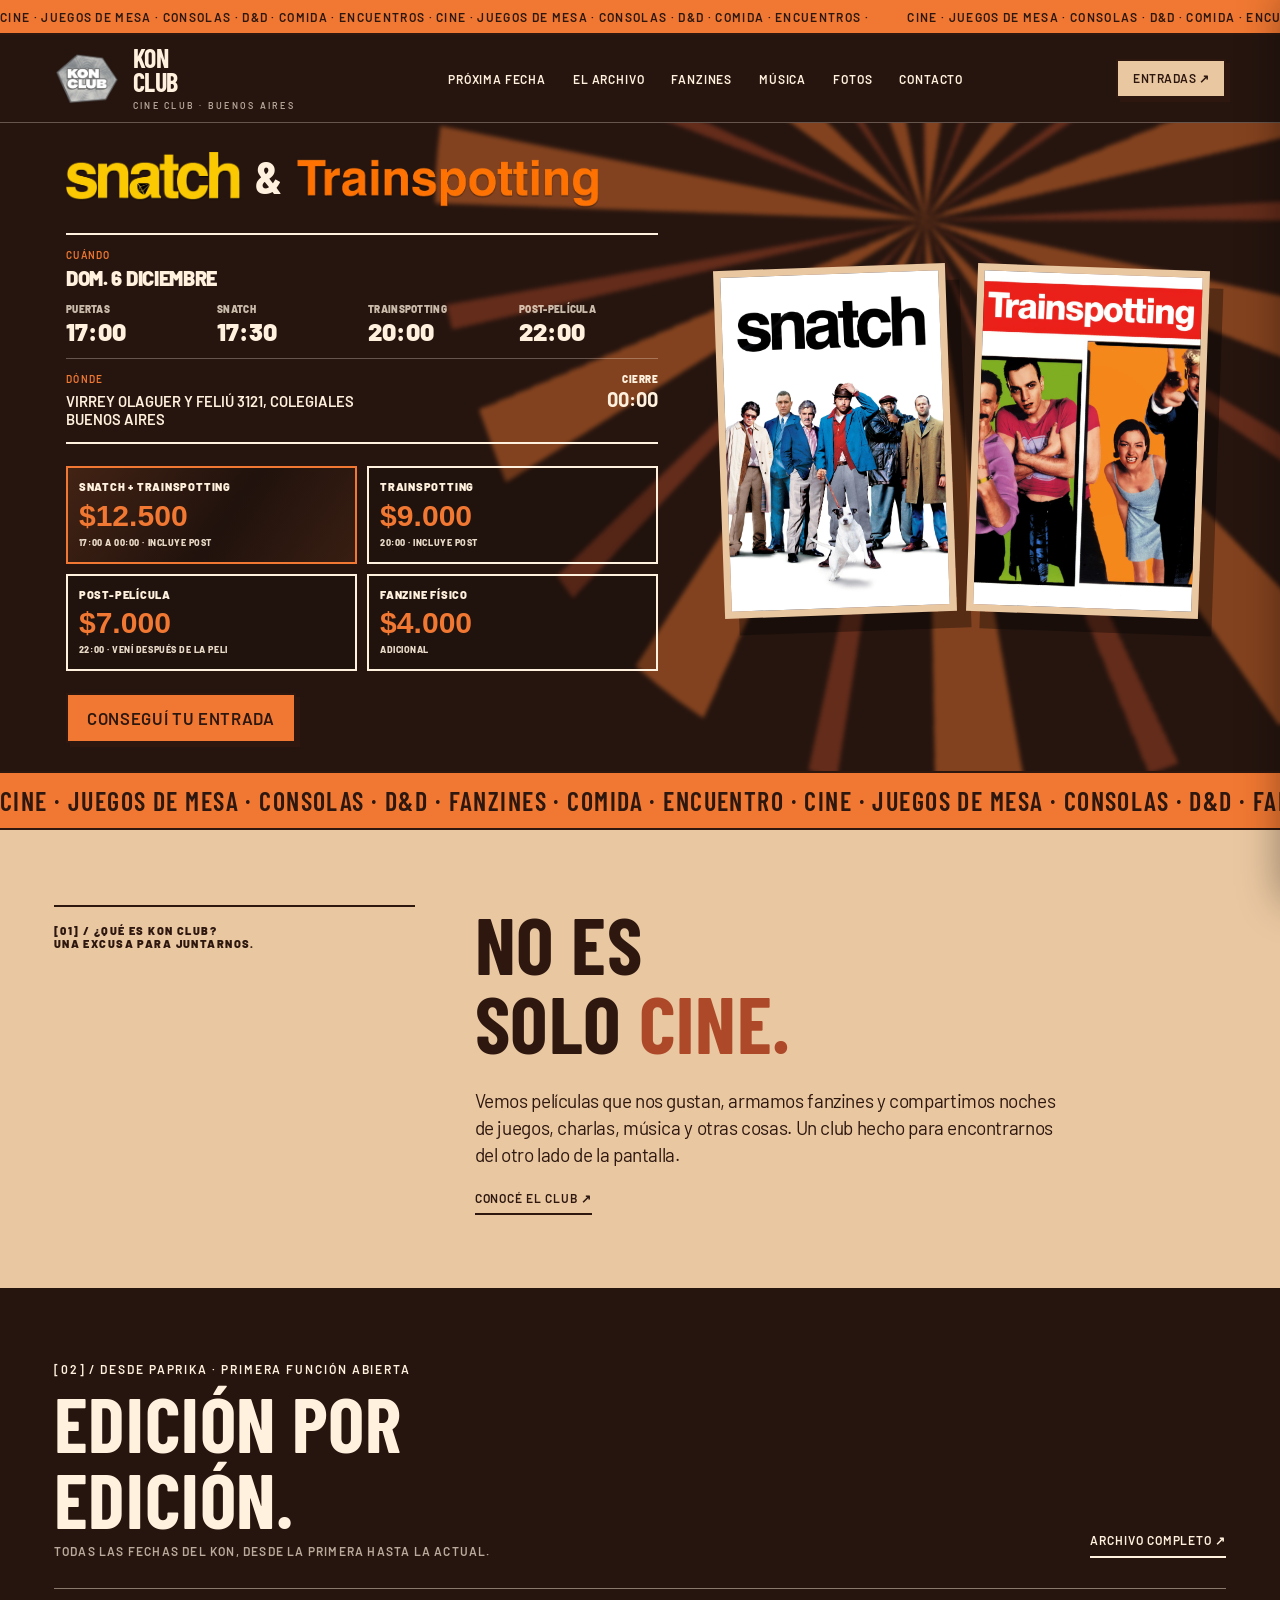
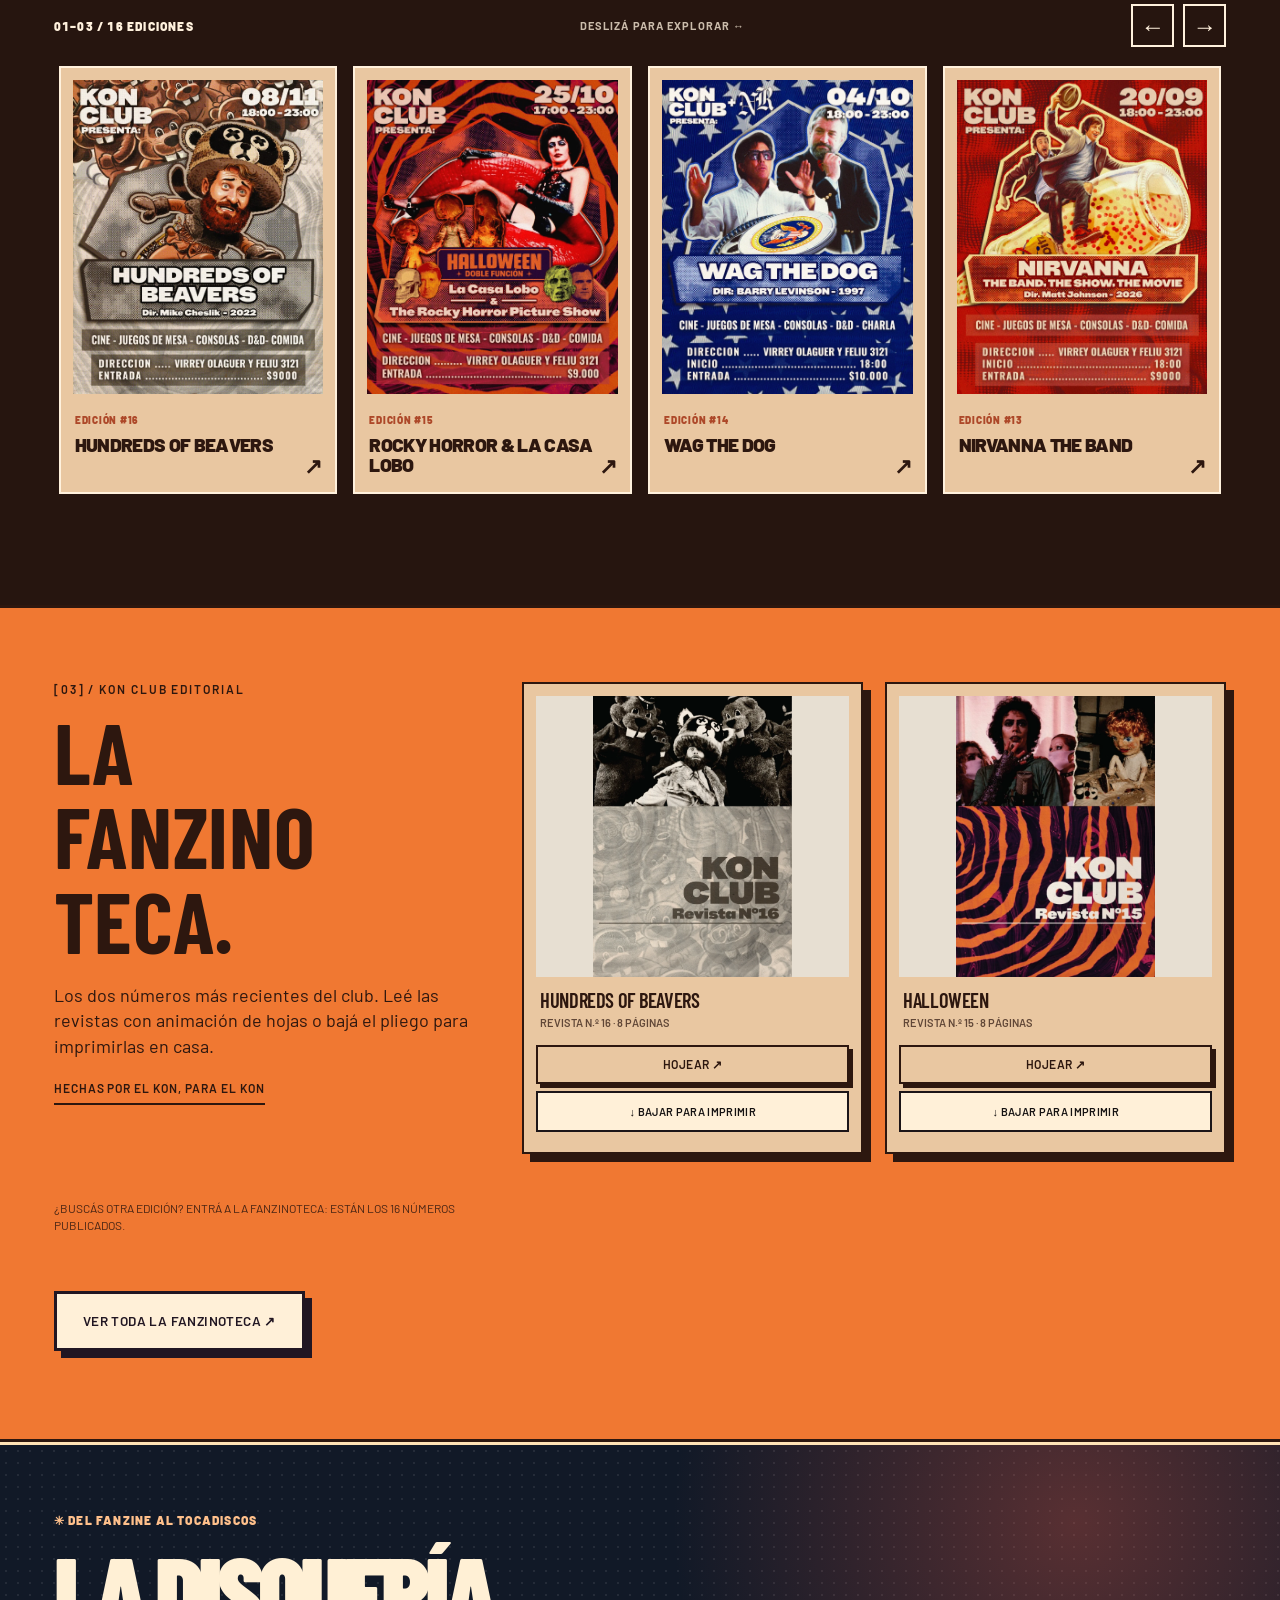
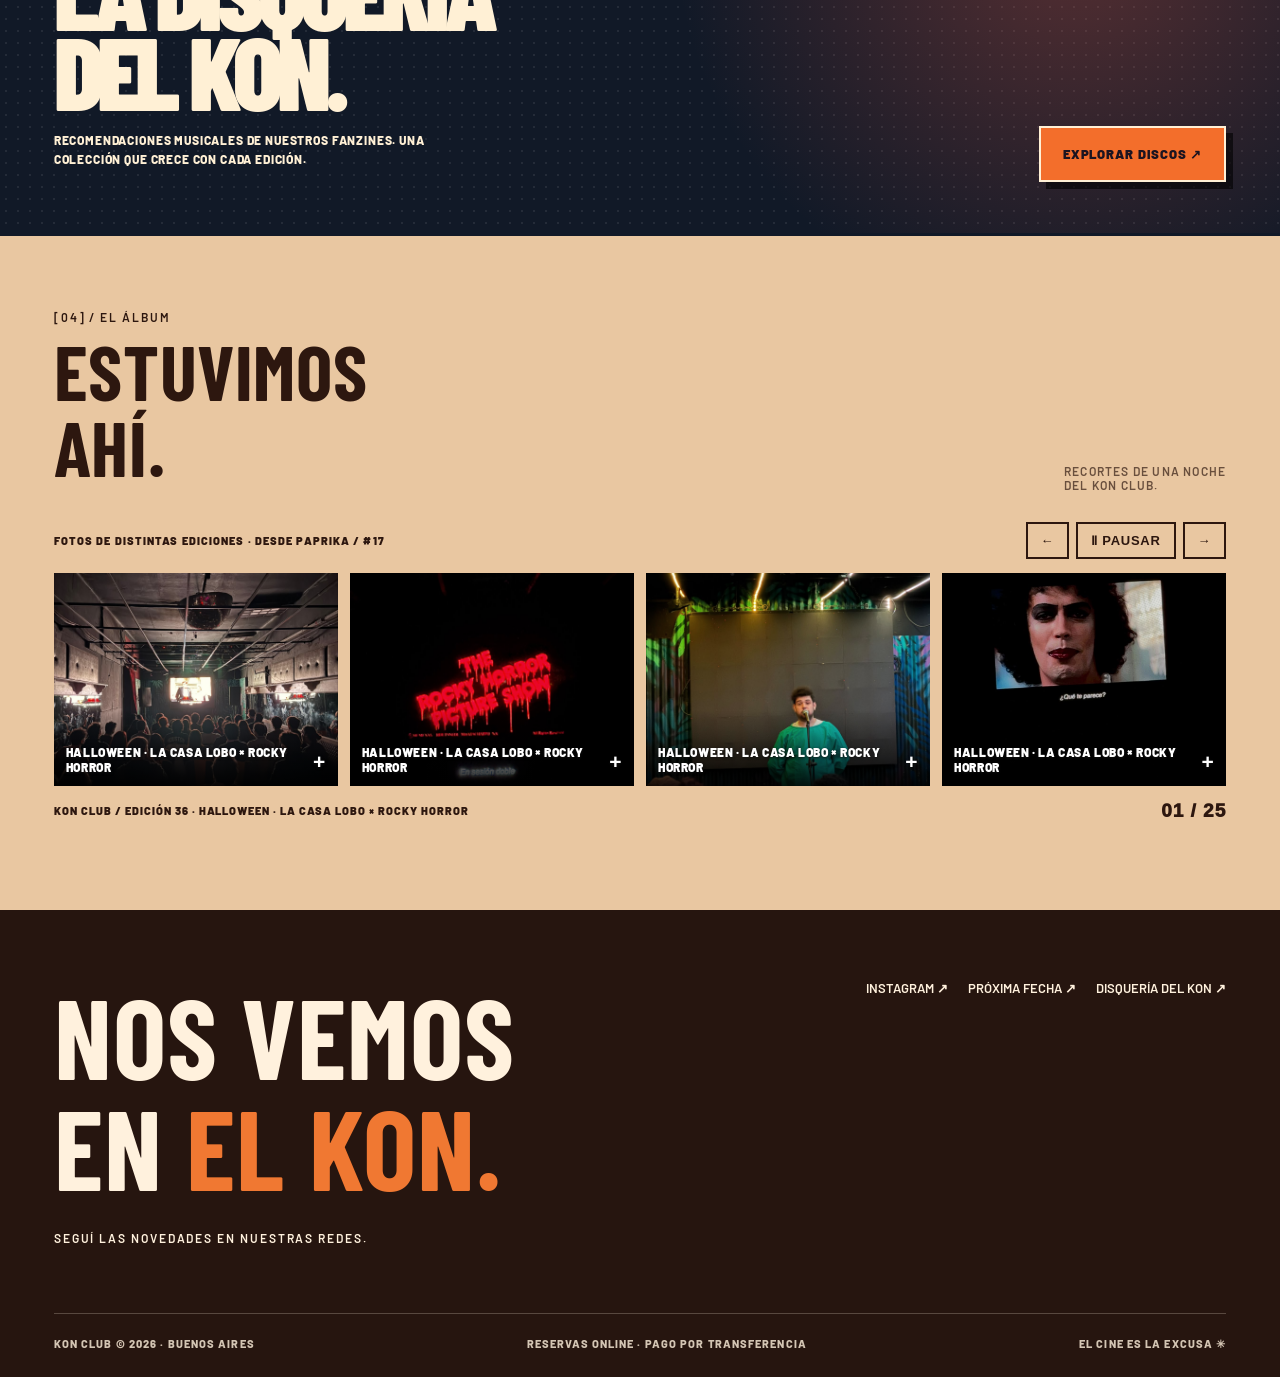
==== commit 19e56ae0: "Try horizontal schedule with address and closing time on bottom row" ====
--- a/index.html
+++ b/index.html
@@ -1,9 +1,9 @@
 <!DOCTYPE html>
 
 <html lang="es"><head><link rel="preconnect" href="https://fonts.googleapis.com"/><link rel="preconnect" href="https://fonts.gstatic.com" crossorigin="anonymous"/><link href="https://fonts.googleapis.com/css2?family=Barlow:wght@400;500;600;700&amp;family=Barlow+Condensed:wght@400;500;600;700&amp;display=swap" rel="stylesheet"/>
-<!-- KON CLUB / V03.5 / 15 FUNCIONES DEL CICLO REGULAR --><meta charset="utf-8"/><link rel="icon" type="image/svg+xml" href="/favicon.svg?v=20261021-1"/><meta content="width=device-width,initial-scale=1" name="viewport"/><title>Kon Club — Snatch × Trainspotting · 06/12</title><meta content="#092630" name="theme-color"/><meta content="Kon Club presenta Snatch y Trainspotting el domingo 6 de diciembre de 2026. Post-película a las 22:00. Entradas y fanzine físico." name="description"/><link href="css/site.css?v=20261124-compact-timetable" rel="stylesheet"/><meta property="og:title" content="Kon Club — Snatch × Trainspotting · 06/12"><meta property="og:description" content="Snatch 17:00, Trainspotting 20:00 y post-película 22:00. Entradas individuales, doble función y fanzine físico."><meta property="og:image" content="https://kon-club.vercel.app/public/media/snatch-trainspotting-2026-12-06.svg"></head><body><div id="app" data-edition="snatch-trainspotting"><div aria-hidden="true" class="introbar"><div class="ticker"><span>CINE · JUEGOS DE MESA · CONSOLAS · D&amp;D · COMIDA · ENCUENTROS · CINE · JUEGOS DE MESA · CONSOLAS · D&amp;D · COMIDA · ENCUENTROS · </span><span>CINE · JUEGOS DE MESA · CONSOLAS · D&amp;D · COMIDA · ENCUENTROS · CINE · JUEGOS DE MESA · CONSOLAS · D&amp;D · COMIDA · ENCUENTROS · </span></div></div>
+<!-- KON CLUB / V03.5 / 15 FUNCIONES DEL CICLO REGULAR --><meta charset="utf-8"/><link rel="icon" type="image/svg+xml" href="/favicon.svg?v=20261021-1"/><meta content="width=device-width,initial-scale=1" name="viewport"/><title>Kon Club — Snatch × Trainspotting · 06/12</title><meta content="#092630" name="theme-color"/><meta content="Kon Club presenta Snatch y Trainspotting el domingo 6 de diciembre de 2026. Post-película a las 22:00. Entradas y fanzine físico." name="description"/><link href="css/site.css?v=20261124-horizontal-schedule" rel="stylesheet"/><meta property="og:title" content="Kon Club — Snatch × Trainspotting · 06/12"><meta property="og:description" content="Snatch 17:00, Trainspotting 20:00 y post-película 22:00. Entradas individuales, doble función y fanzine físico."><meta property="og:image" content="https://kon-club.vercel.app/public/media/snatch-trainspotting-2026-12-06.svg"></head><body><div id="app" data-edition="snatch-trainspotting"><div aria-hidden="true" class="introbar"><div class="ticker"><span>CINE · JUEGOS DE MESA · CONSOLAS · D&amp;D · COMIDA · ENCUENTROS · CINE · JUEGOS DE MESA · CONSOLAS · D&amp;D · COMIDA · ENCUENTROS · </span><span>CINE · JUEGOS DE MESA · CONSOLAS · D&amp;D · COMIDA · ENCUENTROS · CINE · JUEGOS DE MESA · CONSOLAS · D&amp;D · COMIDA · ENCUENTROS · </span></div></div>
 <header class="header" id="top"><a aria-label="Kon Club, inicio" class="header-brand" href="#top"><img alt="Logo Kon Club edición actual" class="brand-img" data-asset="logoBeavers" id="brandLogo" src="[data-uri]"/><div><div class="brand-name">KON<br/>CLUB</div><div class="brand-caption">CINE CLUB · BUENOS AIRES</div></div></a><nav aria-label="Navegación principal" class="nav"><a href="#proxima">PRÓXIMA FECHA</a><a href="#archivo">EL ARCHIVO</a><a href="#fanzinoteca-completa">FANZINES</a><a href="musica.html">MÚSICA</a><a href="#fotos">FOTOS</a><a href="#contacto">CONTACTO</a></nav><div class="nav-right"><button aria-label="Abrir panel de prueba de edición" class="setting-link" id="openAdmin">⚙ EDITAR EDICIÓN</button><button class="btn btn-light sm" data-ticket="">ENTRADAS ↗</button><button aria-expanded="false" aria-label="Abrir menú" class="mobile-menu" id="menuButton">☰</button></div><nav aria-label="Navegación móvil" class="mobile-nav" id="mobileNav"><a href="#proxima">PRÓXIMA FECHA</a><a href="#archivo">EL ARCHIVO</a><a href="#fanzinoteca-completa">FANZINES</a><a href="musica.html">MÚSICA</a><a href="#fotos">FOTOS</a><a href="#contacto">CONTACTO</a><button class="nav-mobile-ticket" data-ticket="" type="button">ENTRADAS ↗</button></nav></header>
-<main><section class="hero shell" id="proxima"><div class="copy"><div class="tiny-row" hidden><span class="status-dot"></span><span id="heroStatus">PRÓXIMA EDICIÓN</span><span class="tiny-tag" id="heroEditionTag">DOBLE FUNCIÓN / KON CLUB</span></div><div class="hero-title-logos" id="heroTitleLogos" role="img" aria-label="Snatch &amp; Trainspotting"><img class="hero-title-logo hero-title-logo-snatch" src="public/media/snatch-logo-kon-2026.webp" alt="" decoding="async" fetchpriority="high"/><span class="hero-title-amp" aria-hidden="true">&amp;</span><img class="hero-title-logo hero-title-logo-trainspotting" src="public/media/trainspotting-logo-kon-2026.webp" alt="" decoding="async" fetchpriority="high"/></div><h1 id="heroTitle" hidden>SNATCH × TRAINSPOTTING</h1><p class="hero-lead" id="heroLead" hidden></p><div class="hero-detail"><div><span class="detail-label">CUÁNDO</span><span class="detail-val hero-schedule" id="heroDate"><span class="schedule-date">DOM. 6 DICIEMBRE</span><span class="schedule-grid"><span class="schedule-slot"><span class="schedule-label">PUERTAS</span><strong>17:00</strong></span><span class="schedule-slot"><span class="schedule-label">SNATCH</span><strong>17:30</strong></span><span class="schedule-slot"><span class="schedule-label">TRAINSPOTTING</span><strong>20:00</strong></span><span class="schedule-slot"><span class="schedule-label">POST-PELÍCULA</span><strong>22:00</strong></span></span><span class="schedule-end"><span>FIN DEL EVENTO</span><strong>00:00</strong></span></span></div><div><span class="detail-label">DÓNDE</span><span class="detail-val" id="heroPlace">VIRREY OLAGUER Y FELIÚ 3121, COLEGIALES<br/>BUENOS AIRES</span></div></div><div class="edition-price-grid" id="editionPriceGrid" aria-label="Precios de la edición"><div class="edition-price-item"><span>SNATCH + TRAINSPOTTING</span><strong>$12.500</strong><small>17:00 A 00:00 · INCLUYE POST</small></div><div class="edition-price-item"><span>TRAINSPOTTING</span><strong>$9.000</strong><small>20:00 · INCLUYE POST</small></div><div class="edition-price-item"><span>POST-PELÍCULA</span><strong>$7.000</strong><small>22:00 · VENÍ DESPUÉS DE LA PELI</small></div><div class="edition-price-item"><span>FANZINE FÍSICO</span><strong>$4.000</strong><small>ADICIONAL OPCIONAL</small></div></div><div class="hero-actions"><button class="btn" data-ticket="" id="heroButton">COMPRAR ENTRADAS ↗</button><span class="ticket-copy" id="ticketPrice" hidden></span></div></div><div class="poster-stage poster-stage-duo"><div class="poster-pair"><img alt="Póster original de Snatch (2000)" class="poster-main" id="heroPoster" src="public/media/snatch-poster.jpg" fetchpriority="high" decoding="async"/><img alt="Póster original de Trainspotting (1996)" class="poster-main poster-secondary" id="heroPosterSecondary" src="public/media/trainspotting-poster.webp" decoding="async"/></div><div class="round-stamp">CINE<br/>Y MÁS ✳</div></div></section>
+<main><section class="hero shell" id="proxima"><div class="copy"><div class="tiny-row" hidden><span class="status-dot"></span><span id="heroStatus">PRÓXIMA EDICIÓN</span><span class="tiny-tag" id="heroEditionTag">DOBLE FUNCIÓN / KON CLUB</span></div><div class="hero-title-logos" id="heroTitleLogos" role="img" aria-label="Snatch &amp; Trainspotting"><img class="hero-title-logo hero-title-logo-snatch" src="public/media/snatch-logo-kon-2026.webp" alt="" decoding="async" fetchpriority="high"/><span class="hero-title-amp" aria-hidden="true">&amp;</span><img class="hero-title-logo hero-title-logo-trainspotting" src="public/media/trainspotting-logo-kon-2026.webp" alt="" decoding="async" fetchpriority="high"/></div><h1 id="heroTitle" hidden>SNATCH × TRAINSPOTTING</h1><p class="hero-lead" id="heroLead" hidden></p><div class="hero-detail"><div class="schedule-main"><span class="detail-label">CUÁNDO</span><span class="detail-val hero-schedule" id="heroDate"><span class="schedule-date">DOM. 6 DICIEMBRE</span><span class="schedule-grid"><span class="schedule-slot"><span class="schedule-label">PUERTAS</span><strong>17:00</strong></span><span class="schedule-slot"><span class="schedule-label">SNATCH</span><strong>17:30</strong></span><span class="schedule-slot"><span class="schedule-label">TRAINSPOTTING</span><strong>20:00</strong></span><span class="schedule-slot"><span class="schedule-label">POST-PELÍCULA</span><strong>22:00</strong></span></span></span></div><div class="schedule-bottom"><span class="schedule-address"><span class="detail-label">DÓNDE</span><span class="detail-val" id="heroPlace">VIRREY OLAGUER Y FELIÚ 3121, COLEGIALES<br/>BUENOS AIRES</span></span><span class="schedule-end" id="heroEnd"><span>CIERRE</span><strong>00:00</strong></span></div></div><div class="edition-price-grid" id="editionPriceGrid" aria-label="Precios de la edición"><div class="edition-price-item"><span>SNATCH + TRAINSPOTTING</span><strong>$12.500</strong><small>17:00 A 00:00 · INCLUYE POST</small></div><div class="edition-price-item"><span>TRAINSPOTTING</span><strong>$9.000</strong><small>20:00 · INCLUYE POST</small></div><div class="edition-price-item"><span>POST-PELÍCULA</span><strong>$7.000</strong><small>22:00 · VENÍ DESPUÉS DE LA PELI</small></div><div class="edition-price-item"><span>FANZINE FÍSICO</span><strong>$4.000</strong><small>ADICIONAL OPCIONAL</small></div></div><div class="hero-actions"><button class="btn" data-ticket="" id="heroButton">COMPRAR ENTRADAS ↗</button><span class="ticket-copy" id="ticketPrice" hidden></span></div></div><div class="poster-stage poster-stage-duo"><div class="poster-pair"><img alt="Póster original de Snatch (2000)" class="poster-main" id="heroPoster" src="public/media/snatch-poster.jpg" fetchpriority="high" decoding="async"/><img alt="Póster original de Trainspotting (1996)" class="poster-main poster-secondary" id="heroPosterSecondary" src="public/media/trainspotting-poster.webp" decoding="async"/></div><div class="round-stamp">CINE<br/>Y MÁS ✳</div></div></section>
 <div class="marquee-band" aria-label="Cine, juegos de mesa, consolas, Dungeons &amp; Dragons, fanzines, comida y encuentro"><div class="strip" aria-hidden="true"><span>CINE · JUEGOS DE MESA · CONSOLAS · D&amp;D · FANZINES · COMIDA · ENCUENTRO · CINE · JUEGOS DE MESA · CONSOLAS · D&amp;D · FANZINES · COMIDA · ENCUENTRO · </span><span>CINE · JUEGOS DE MESA · CONSOLAS · D&amp;D · FANZINES · COMIDA · ENCUENTRO · CINE · JUEGOS DE MESA · CONSOLAS · D&amp;D · FANZINES · COMIDA · ENCUENTRO · </span></div></div>
 <section class="manifesto shell" id="manifiesto"><div class="margin-info">[01] / ¿QUÉ ES KON CLUB?<br/>UNA EXCUSA PARA JUNTARNOS.</div><div><h2>NO ES<br/>SOLO <em>CINE.</em></h2><p>Vemos películas que nos gustan, armamos fanzines y compartimos noches de juegos, charlas, música y otras cosas. Un club hecho para encontrarnos del otro lado de la pantalla.</p><a class="link-underline" href="https://www.instagram.com/kon.club/" rel="noopener" target="_blank">CONOCÉ EL CLUB ↗</a></div></section>
 <section class="archive section shell" id="archivo">
@@ -81,7 +81,7 @@
 </div>
 </div>
 <dialog aria-label="Página ampliada del fanzine" id="zrZoom"><div class="zr-zoomtop"><span id="zrZoomTitle">FANZINE / PÁGINA</span><div><button id="zrZoomMinus" type="button">−</button><button id="zrZoomPlus" type="button">+</button><button id="zrZoomClose" type="button">CERRAR ×</button></div></div><div class="zr-zoomviewport"><img alt="Página ampliada" id="zrZoomImg"/></div></dialog>
-<script defer="True" src="data/edition-branding.js?v=20261123-dark-orange"></script><script defer="True" src="data/site-config.js?v=20261124-doors1730"></script><script defer="True" src="js/site.js?v=20261124-compact-timetable"></script>
+<script defer="True" src="data/edition-branding.js?v=20261123-dark-orange"></script><script defer="True" src="data/site-config.js?v=20261124-doors1730"></script><script defer="True" src="js/site.js?v=20261124-horizontal-schedule"></script>
 <script defer src="data/supabase-public.js"></script>
 <script defer src="js/edition-runtime.js?v=20261206"></script>
 <script defer src="js/home-archive-carousel.js?v=20261021-1"></script>
--- a/css/site.css
+++ b/css/site.css
@@ -1204,17 +1204,56 @@
 #app[data-edition="snatch-trainspotting"] .edition-price-grid{grid-template-columns:repeat(2,minmax(0,1fr))}
 #app[data-edition="snatch-trainspotting"] .edition-price-grid .edition-price-item:last-child{grid-column:auto}
 
-/* Prueba: cronograma compacto en dos columnas, sin cambiar el resto de la edición. */
-#app[data-edition="snatch-trainspotting"] .hero-schedule{display:block;width:100%;font-size:inherit;line-height:1.15}
-#app[data-edition="snatch-trainspotting"] .schedule-date{display:block;font-size:19px;font-weight:950;line-height:1.08;margin:0 0 11px;letter-spacing:-.015em}
-#app[data-edition="snatch-trainspotting"] .schedule-grid{display:grid;grid-template-columns:repeat(2,minmax(0,1fr));column-gap:12px;row-gap:10px}
-#app[data-edition="snatch-trainspotting"] .schedule-slot{display:flex;flex-direction:column;align-items:flex-start;gap:3px;min-width:0}
-#app[data-edition="snatch-trainspotting"] .schedule-label{font-size:10px;line-height:1.15;font-weight:900;letter-spacing:.045em;opacity:.75}
-#app[data-edition="snatch-trainspotting"] .schedule-slot strong{font-size:23px;font-weight:950;line-height:1}
-#app[data-edition="snatch-trainspotting"] .schedule-end{display:flex;justify-content:space-between;align-items:center;gap:12px;margin-top:12px;padding-top:8px;border-top:1px solid var(--rule);font-size:10px;letter-spacing:.04em;font-weight:900}
-#app[data-edition="snatch-trainspotting"] .schedule-end strong{font-size:14px;letter-spacing:0}
+/* Prueba reversible: cronograma horizontal + dirección en franja inferior. */
+#app[data-edition="snatch-trainspotting"] .hero-detail{
+ display:flex;flex-direction:column;max-width:100%;width:100%;gap:0;
+}
+#app[data-edition="snatch-trainspotting"] .hero-detail > div{
+ padding:14px 0;
+ min-width:0;
+}
+#app[data-edition="snatch-trainspotting"] .hero-detail > div+div{
+ padding-left:0;border-left:0;border-top:1px solid var(--rule);
+}
+#app[data-edition="snatch-trainspotting"] .hero-schedule{
+ display:block;width:100%;font-size:inherit;line-height:1.15
+}
+#app[data-edition="snatch-trainspotting"] .schedule-date{
+ display:block;font-size:20px;font-weight:950;line-height:1.08;margin:0 0 13px;letter-spacing:-.015em
+}
+#app[data-edition="snatch-trainspotting"] .schedule-grid{
+ display:grid;grid-template-columns:repeat(4,minmax(0,1fr));column-gap:12px;row-gap:10px
+}
+#app[data-edition="snatch-trainspotting"] .schedule-slot{
+ display:flex;flex-direction:column;align-items:flex-start;gap:4px;min-width:0
+}
+#app[data-edition="snatch-trainspotting"] .schedule-label{
+ font-size:10px;line-height:1.2;font-weight:900;letter-spacing:.03em;opacity:.75
+}
+#app[data-edition="snatch-trainspotting"] .schedule-slot strong{
+ font-size:clamp(18px,2.2vw,25px);font-weight:950;line-height:1
+}
+#app[data-edition="snatch-trainspotting"] .schedule-bottom{
+ display:flex;align-items:flex-start;justify-content:space-between;gap:16px
+}
+#app[data-edition="snatch-trainspotting"] .schedule-address{
+ min-width:0;display:block;flex:1
+}
+#app[data-edition="snatch-trainspotting"] .schedule-address .detail-val{
+ display:block;font-size:clamp(12px,1.15vw,15px);line-height:1.25
+}
+#app[data-edition="snatch-trainspotting"] .schedule-end{
+ flex:0 0 auto;display:flex;align-items:flex-end;flex-direction:column;gap:4px;margin:0;padding:0;border:0;
+ font-size:10px;letter-spacing:.05em;font-weight:900
+}
+#app[data-edition="snatch-trainspotting"] .schedule-end strong{
+ font-size:20px;letter-spacing:0;line-height:1
+}
+#app[data-edition="snatch-trainspotting"] .schedule-end[hidden]{display:none!important}
 @media(max-width:760px){
- #app[data-edition="snatch-trainspotting"] .schedule-date{font-size:17px}
- #app[data-edition="snatch-trainspotting"] .schedule-grid{column-gap:8px;row-gap:9px}
- #app[data-edition="snatch-trainspotting"] .schedule-slot strong{font-size:21px}
-}
+ #app[data-edition="snatch-trainspotting"] .schedule-date{font-size:18px;margin-bottom:12px}
+ #app[data-edition="snatch-trainspotting"] .schedule-grid{grid-template-columns:repeat(2,minmax(0,1fr));gap:11px 9px}
+ #app[data-edition="snatch-trainspotting"] .schedule-slot strong{font-size:23px}
+ #app[data-edition="snatch-trainspotting"] .schedule-address .detail-val{font-size:13px}
+ #app[data-edition="snatch-trainspotting"] .schedule-end strong{font-size:18px}
+}
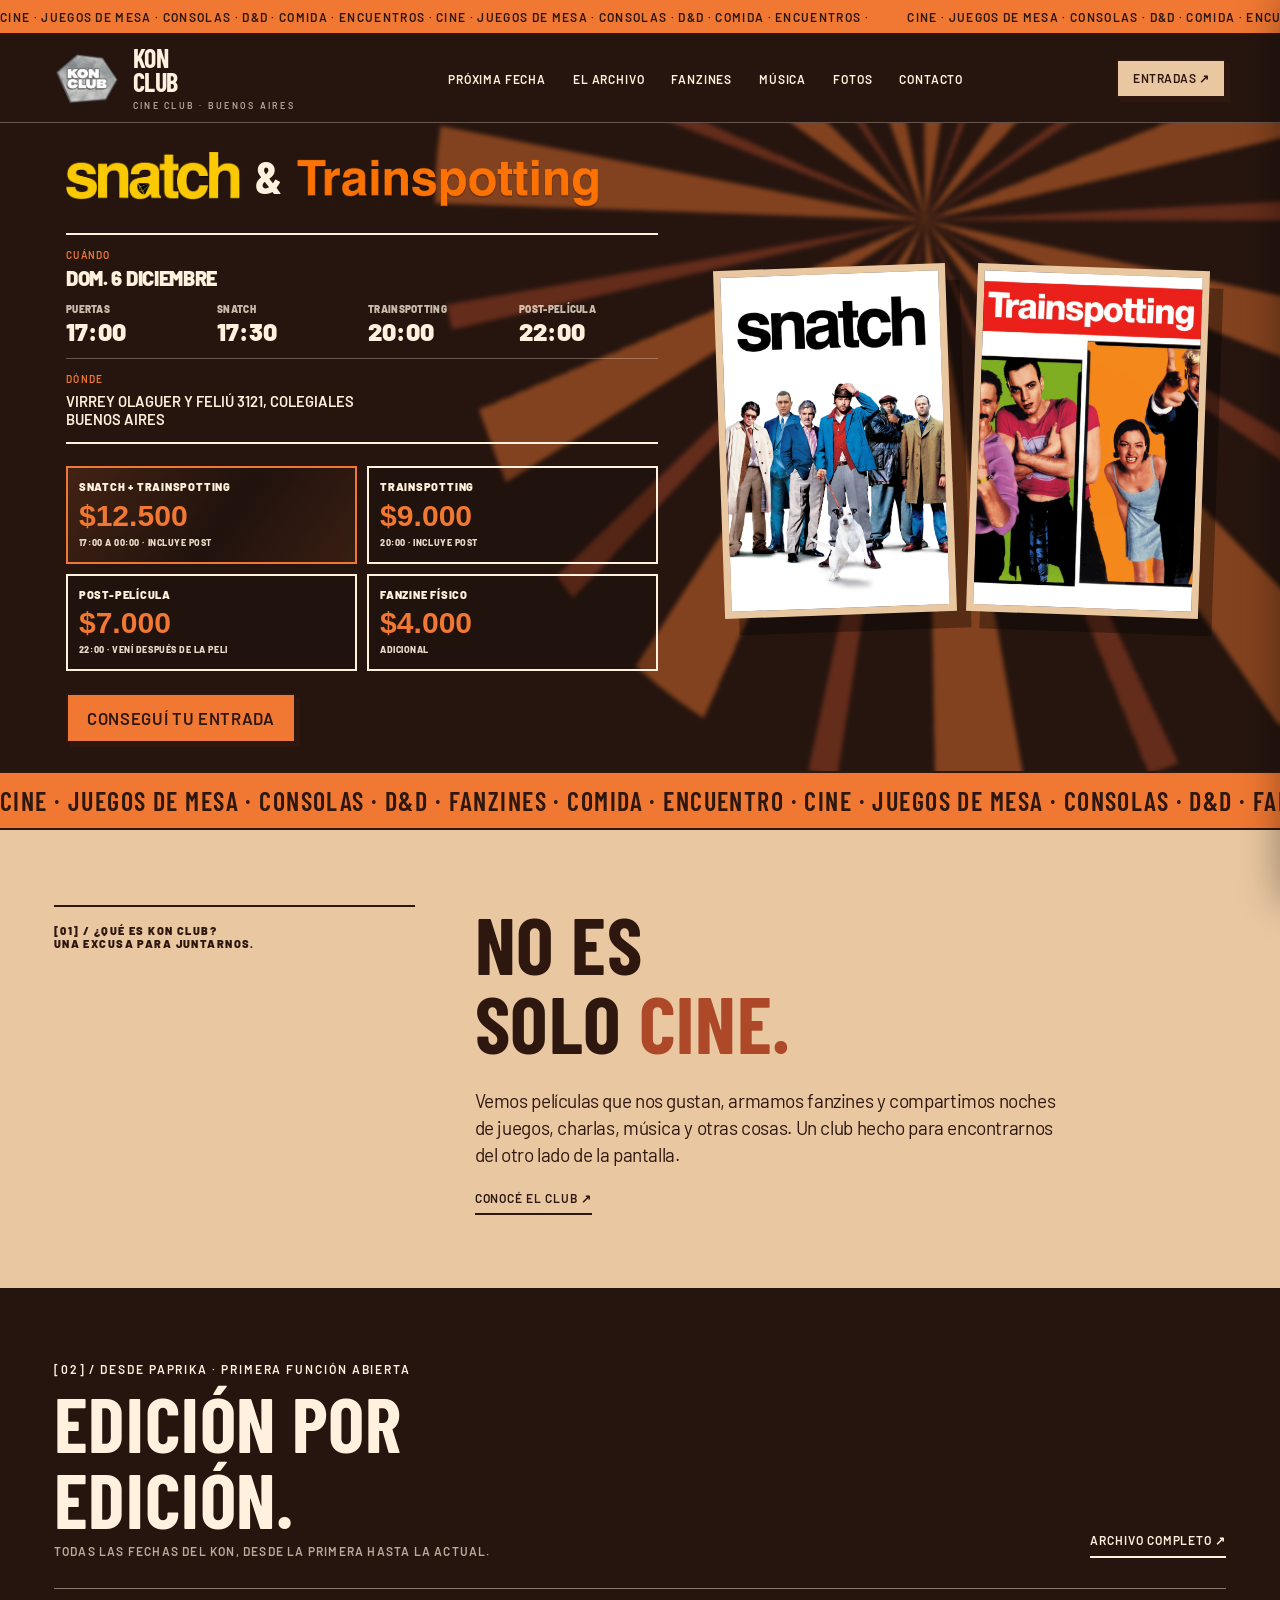
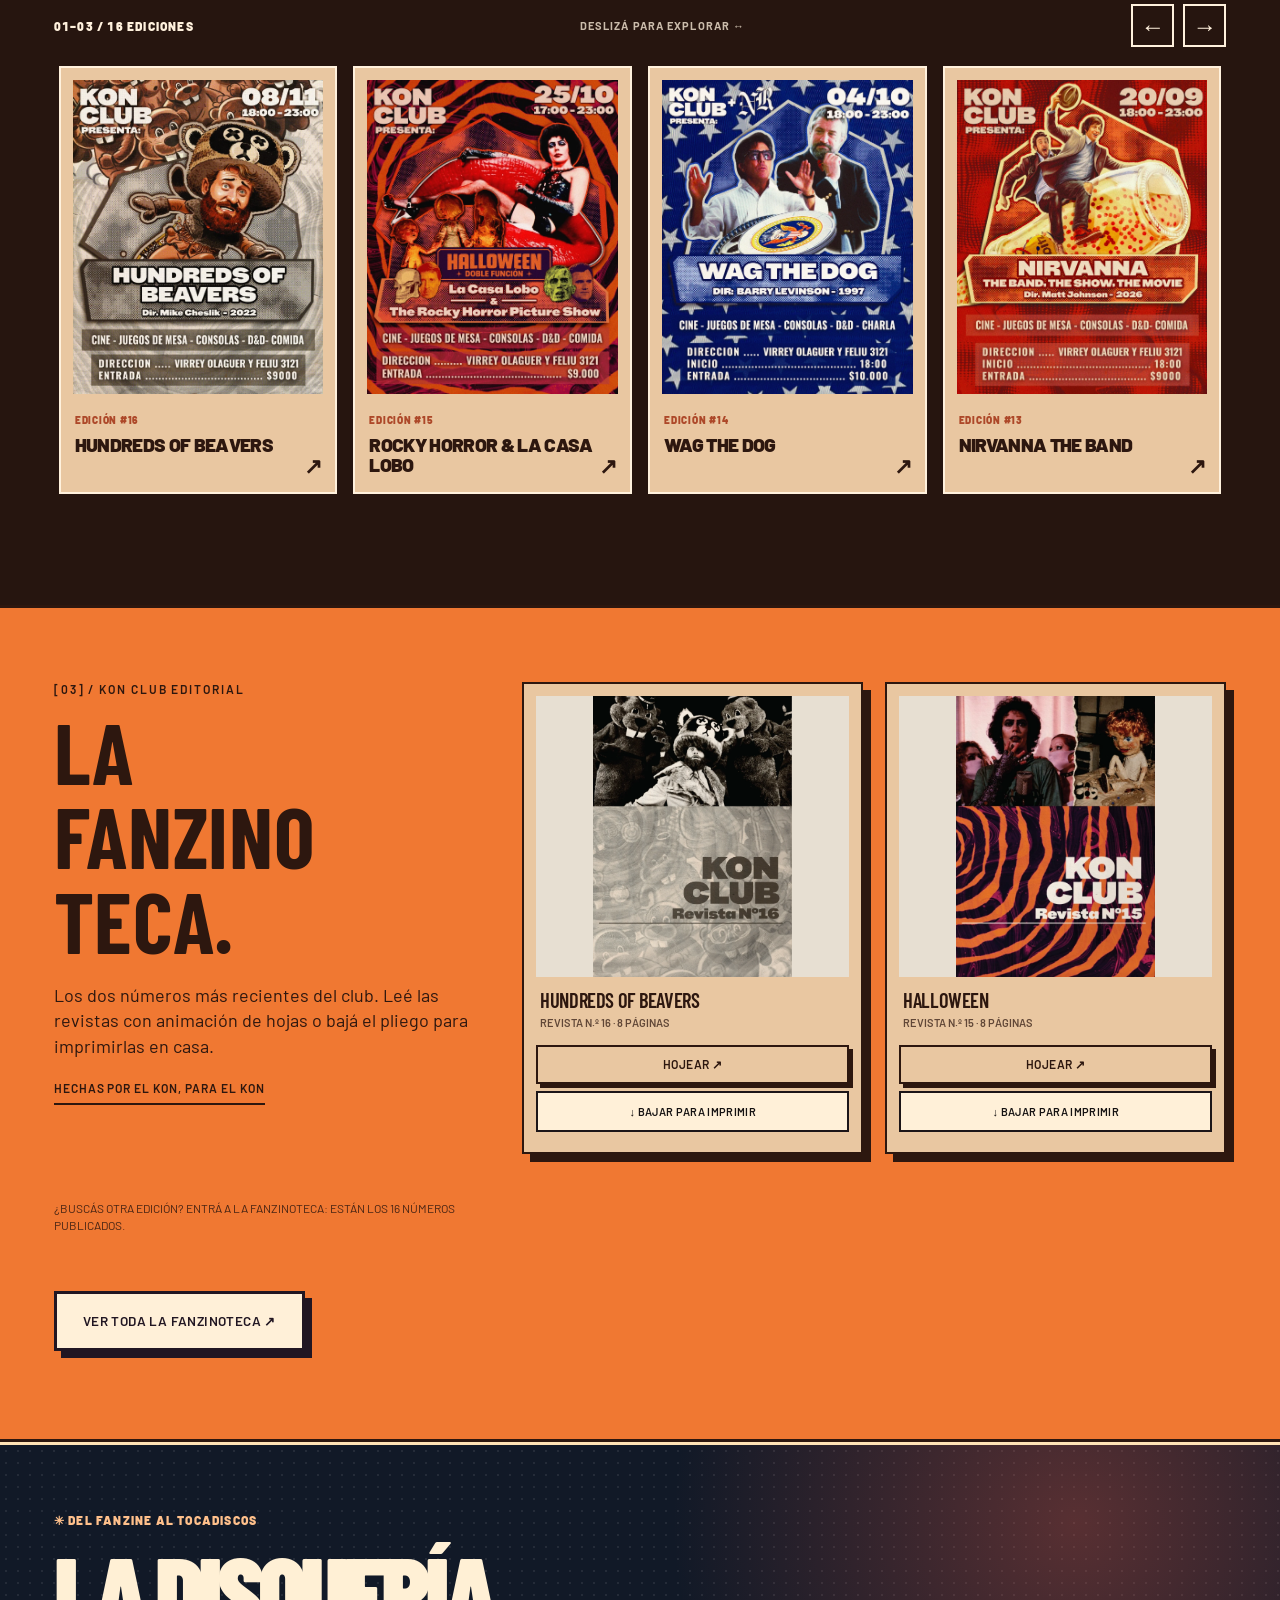
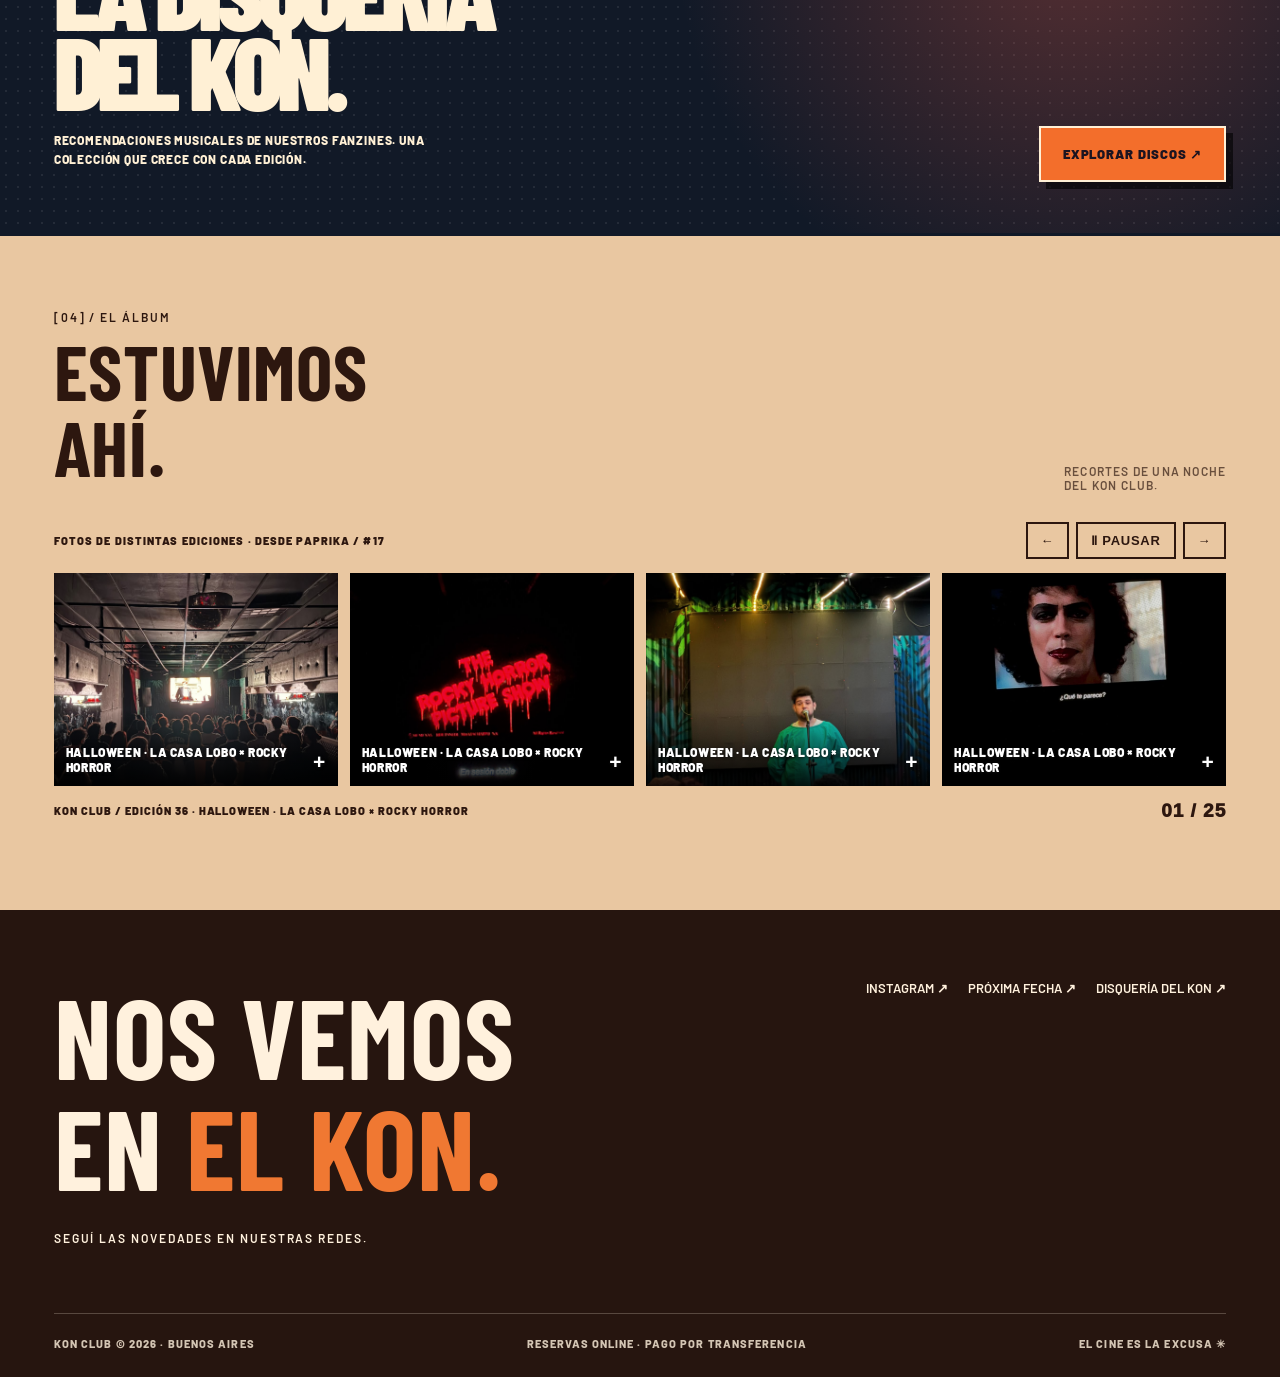
==== commit e8005f2c: "Remove 00:00 closing label from homepage layout" ====
--- a/index.html
+++ b/index.html
@@ -3,7 +3,7 @@
 <html lang="es"><head><link rel="preconnect" href="https://fonts.googleapis.com"/><link rel="preconnect" href="https://fonts.gstatic.com" crossorigin="anonymous"/><link href="https://fonts.googleapis.com/css2?family=Barlow:wght@400;500;600;700&amp;family=Barlow+Condensed:wght@400;500;600;700&amp;display=swap" rel="stylesheet"/>
 <!-- KON CLUB / V03.5 / 15 FUNCIONES DEL CICLO REGULAR --><meta charset="utf-8"/><link rel="icon" type="image/svg+xml" href="/favicon.svg?v=20261021-1"/><meta content="width=device-width,initial-scale=1" name="viewport"/><title>Kon Club — Snatch × Trainspotting · 06/12</title><meta content="#092630" name="theme-color"/><meta content="Kon Club presenta Snatch y Trainspotting el domingo 6 de diciembre de 2026. Post-película a las 22:00. Entradas y fanzine físico." name="description"/><link href="css/site.css?v=20261124-horizontal-schedule" rel="stylesheet"/><meta property="og:title" content="Kon Club — Snatch × Trainspotting · 06/12"><meta property="og:description" content="Snatch 17:00, Trainspotting 20:00 y post-película 22:00. Entradas individuales, doble función y fanzine físico."><meta property="og:image" content="https://kon-club.vercel.app/public/media/snatch-trainspotting-2026-12-06.svg"></head><body><div id="app" data-edition="snatch-trainspotting"><div aria-hidden="true" class="introbar"><div class="ticker"><span>CINE · JUEGOS DE MESA · CONSOLAS · D&amp;D · COMIDA · ENCUENTROS · CINE · JUEGOS DE MESA · CONSOLAS · D&amp;D · COMIDA · ENCUENTROS · </span><span>CINE · JUEGOS DE MESA · CONSOLAS · D&amp;D · COMIDA · ENCUENTROS · CINE · JUEGOS DE MESA · CONSOLAS · D&amp;D · COMIDA · ENCUENTROS · </span></div></div>
 <header class="header" id="top"><a aria-label="Kon Club, inicio" class="header-brand" href="#top"><img alt="Logo Kon Club edición actual" class="brand-img" data-asset="logoBeavers" id="brandLogo" src="[data-uri]"/><div><div class="brand-name">KON<br/>CLUB</div><div class="brand-caption">CINE CLUB · BUENOS AIRES</div></div></a><nav aria-label="Navegación principal" class="nav"><a href="#proxima">PRÓXIMA FECHA</a><a href="#archivo">EL ARCHIVO</a><a href="#fanzinoteca-completa">FANZINES</a><a href="musica.html">MÚSICA</a><a href="#fotos">FOTOS</a><a href="#contacto">CONTACTO</a></nav><div class="nav-right"><button aria-label="Abrir panel de prueba de edición" class="setting-link" id="openAdmin">⚙ EDITAR EDICIÓN</button><button class="btn btn-light sm" data-ticket="">ENTRADAS ↗</button><button aria-expanded="false" aria-label="Abrir menú" class="mobile-menu" id="menuButton">☰</button></div><nav aria-label="Navegación móvil" class="mobile-nav" id="mobileNav"><a href="#proxima">PRÓXIMA FECHA</a><a href="#archivo">EL ARCHIVO</a><a href="#fanzinoteca-completa">FANZINES</a><a href="musica.html">MÚSICA</a><a href="#fotos">FOTOS</a><a href="#contacto">CONTACTO</a><button class="nav-mobile-ticket" data-ticket="" type="button">ENTRADAS ↗</button></nav></header>
-<main><section class="hero shell" id="proxima"><div class="copy"><div class="tiny-row" hidden><span class="status-dot"></span><span id="heroStatus">PRÓXIMA EDICIÓN</span><span class="tiny-tag" id="heroEditionTag">DOBLE FUNCIÓN / KON CLUB</span></div><div class="hero-title-logos" id="heroTitleLogos" role="img" aria-label="Snatch &amp; Trainspotting"><img class="hero-title-logo hero-title-logo-snatch" src="public/media/snatch-logo-kon-2026.webp" alt="" decoding="async" fetchpriority="high"/><span class="hero-title-amp" aria-hidden="true">&amp;</span><img class="hero-title-logo hero-title-logo-trainspotting" src="public/media/trainspotting-logo-kon-2026.webp" alt="" decoding="async" fetchpriority="high"/></div><h1 id="heroTitle" hidden>SNATCH × TRAINSPOTTING</h1><p class="hero-lead" id="heroLead" hidden></p><div class="hero-detail"><div class="schedule-main"><span class="detail-label">CUÁNDO</span><span class="detail-val hero-schedule" id="heroDate"><span class="schedule-date">DOM. 6 DICIEMBRE</span><span class="schedule-grid"><span class="schedule-slot"><span class="schedule-label">PUERTAS</span><strong>17:00</strong></span><span class="schedule-slot"><span class="schedule-label">SNATCH</span><strong>17:30</strong></span><span class="schedule-slot"><span class="schedule-label">TRAINSPOTTING</span><strong>20:00</strong></span><span class="schedule-slot"><span class="schedule-label">POST-PELÍCULA</span><strong>22:00</strong></span></span></span></div><div class="schedule-bottom"><span class="schedule-address"><span class="detail-label">DÓNDE</span><span class="detail-val" id="heroPlace">VIRREY OLAGUER Y FELIÚ 3121, COLEGIALES<br/>BUENOS AIRES</span></span><span class="schedule-end" id="heroEnd"><span>CIERRE</span><strong>00:00</strong></span></div></div><div class="edition-price-grid" id="editionPriceGrid" aria-label="Precios de la edición"><div class="edition-price-item"><span>SNATCH + TRAINSPOTTING</span><strong>$12.500</strong><small>17:00 A 00:00 · INCLUYE POST</small></div><div class="edition-price-item"><span>TRAINSPOTTING</span><strong>$9.000</strong><small>20:00 · INCLUYE POST</small></div><div class="edition-price-item"><span>POST-PELÍCULA</span><strong>$7.000</strong><small>22:00 · VENÍ DESPUÉS DE LA PELI</small></div><div class="edition-price-item"><span>FANZINE FÍSICO</span><strong>$4.000</strong><small>ADICIONAL OPCIONAL</small></div></div><div class="hero-actions"><button class="btn" data-ticket="" id="heroButton">COMPRAR ENTRADAS ↗</button><span class="ticket-copy" id="ticketPrice" hidden></span></div></div><div class="poster-stage poster-stage-duo"><div class="poster-pair"><img alt="Póster original de Snatch (2000)" class="poster-main" id="heroPoster" src="public/media/snatch-poster.jpg" fetchpriority="high" decoding="async"/><img alt="Póster original de Trainspotting (1996)" class="poster-main poster-secondary" id="heroPosterSecondary" src="public/media/trainspotting-poster.webp" decoding="async"/></div><div class="round-stamp">CINE<br/>Y MÁS ✳</div></div></section>
+<main><section class="hero shell" id="proxima"><div class="copy"><div class="tiny-row" hidden><span class="status-dot"></span><span id="heroStatus">PRÓXIMA EDICIÓN</span><span class="tiny-tag" id="heroEditionTag">DOBLE FUNCIÓN / KON CLUB</span></div><div class="hero-title-logos" id="heroTitleLogos" role="img" aria-label="Snatch &amp; Trainspotting"><img class="hero-title-logo hero-title-logo-snatch" src="public/media/snatch-logo-kon-2026.webp" alt="" decoding="async" fetchpriority="high"/><span class="hero-title-amp" aria-hidden="true">&amp;</span><img class="hero-title-logo hero-title-logo-trainspotting" src="public/media/trainspotting-logo-kon-2026.webp" alt="" decoding="async" fetchpriority="high"/></div><h1 id="heroTitle" hidden>SNATCH × TRAINSPOTTING</h1><p class="hero-lead" id="heroLead" hidden></p><div class="hero-detail"><div class="schedule-main"><span class="detail-label">CUÁNDO</span><span class="detail-val hero-schedule" id="heroDate"><span class="schedule-date">DOM. 6 DICIEMBRE</span><span class="schedule-grid"><span class="schedule-slot"><span class="schedule-label">PUERTAS</span><strong>17:00</strong></span><span class="schedule-slot"><span class="schedule-label">SNATCH</span><strong>17:30</strong></span><span class="schedule-slot"><span class="schedule-label">TRAINSPOTTING</span><strong>20:00</strong></span><span class="schedule-slot"><span class="schedule-label">POST-PELÍCULA</span><strong>22:00</strong></span></span></span></div><div class="schedule-bottom"><span class="schedule-address"><span class="detail-label">DÓNDE</span><span class="detail-val" id="heroPlace">VIRREY OLAGUER Y FELIÚ 3121, COLEGIALES<br/>BUENOS AIRES</span></span></div></div><div class="edition-price-grid" id="editionPriceGrid" aria-label="Precios de la edición"><div class="edition-price-item"><span>SNATCH + TRAINSPOTTING</span><strong>$12.500</strong><small>17:00 A 00:00 · INCLUYE POST</small></div><div class="edition-price-item"><span>TRAINSPOTTING</span><strong>$9.000</strong><small>20:00 · INCLUYE POST</small></div><div class="edition-price-item"><span>POST-PELÍCULA</span><strong>$7.000</strong><small>22:00 · VENÍ DESPUÉS DE LA PELI</small></div><div class="edition-price-item"><span>FANZINE FÍSICO</span><strong>$4.000</strong><small>ADICIONAL OPCIONAL</small></div></div><div class="hero-actions"><button class="btn" data-ticket="" id="heroButton">COMPRAR ENTRADAS ↗</button><span class="ticket-copy" id="ticketPrice" hidden></span></div></div><div class="poster-stage poster-stage-duo"><div class="poster-pair"><img alt="Póster original de Snatch (2000)" class="poster-main" id="heroPoster" src="public/media/snatch-poster.jpg" fetchpriority="high" decoding="async"/><img alt="Póster original de Trainspotting (1996)" class="poster-main poster-secondary" id="heroPosterSecondary" src="public/media/trainspotting-poster.webp" decoding="async"/></div><div class="round-stamp">CINE<br/>Y MÁS ✳</div></div></section>
 <div class="marquee-band" aria-label="Cine, juegos de mesa, consolas, Dungeons &amp; Dragons, fanzines, comida y encuentro"><div class="strip" aria-hidden="true"><span>CINE · JUEGOS DE MESA · CONSOLAS · D&amp;D · FANZINES · COMIDA · ENCUENTRO · CINE · JUEGOS DE MESA · CONSOLAS · D&amp;D · FANZINES · COMIDA · ENCUENTRO · </span><span>CINE · JUEGOS DE MESA · CONSOLAS · D&amp;D · FANZINES · COMIDA · ENCUENTRO · CINE · JUEGOS DE MESA · CONSOLAS · D&amp;D · FANZINES · COMIDA · ENCUENTRO · </span></div></div>
 <section class="manifesto shell" id="manifiesto"><div class="margin-info">[01] / ¿QUÉ ES KON CLUB?<br/>UNA EXCUSA PARA JUNTARNOS.</div><div><h2>NO ES<br/>SOLO <em>CINE.</em></h2><p>Vemos películas que nos gustan, armamos fanzines y compartimos noches de juegos, charlas, música y otras cosas. Un club hecho para encontrarnos del otro lado de la pantalla.</p><a class="link-underline" href="https://www.instagram.com/kon.club/" rel="noopener" target="_blank">CONOCÉ EL CLUB ↗</a></div></section>
 <section class="archive section shell" id="archivo">
@@ -81,7 +81,7 @@
 </div>
 </div>
 <dialog aria-label="Página ampliada del fanzine" id="zrZoom"><div class="zr-zoomtop"><span id="zrZoomTitle">FANZINE / PÁGINA</span><div><button id="zrZoomMinus" type="button">−</button><button id="zrZoomPlus" type="button">+</button><button id="zrZoomClose" type="button">CERRAR ×</button></div></div><div class="zr-zoomviewport"><img alt="Página ampliada" id="zrZoomImg"/></div></dialog>
-<script defer="True" src="data/edition-branding.js?v=20261123-dark-orange"></script><script defer="True" src="data/site-config.js?v=20261124-doors1730"></script><script defer="True" src="js/site.js?v=20261124-horizontal-schedule"></script>
+<script defer="True" src="data/edition-branding.js?v=20261123-dark-orange"></script><script defer="True" src="data/site-config.js?v=20261124-doors1730"></script><script defer="True" src="js/site.js?v=20261124-no-end-time"></script>
 <script defer src="data/supabase-public.js"></script>
 <script defer src="js/edition-runtime.js?v=20261206"></script>
 <script defer src="js/home-archive-carousel.js?v=20261021-1"></script>
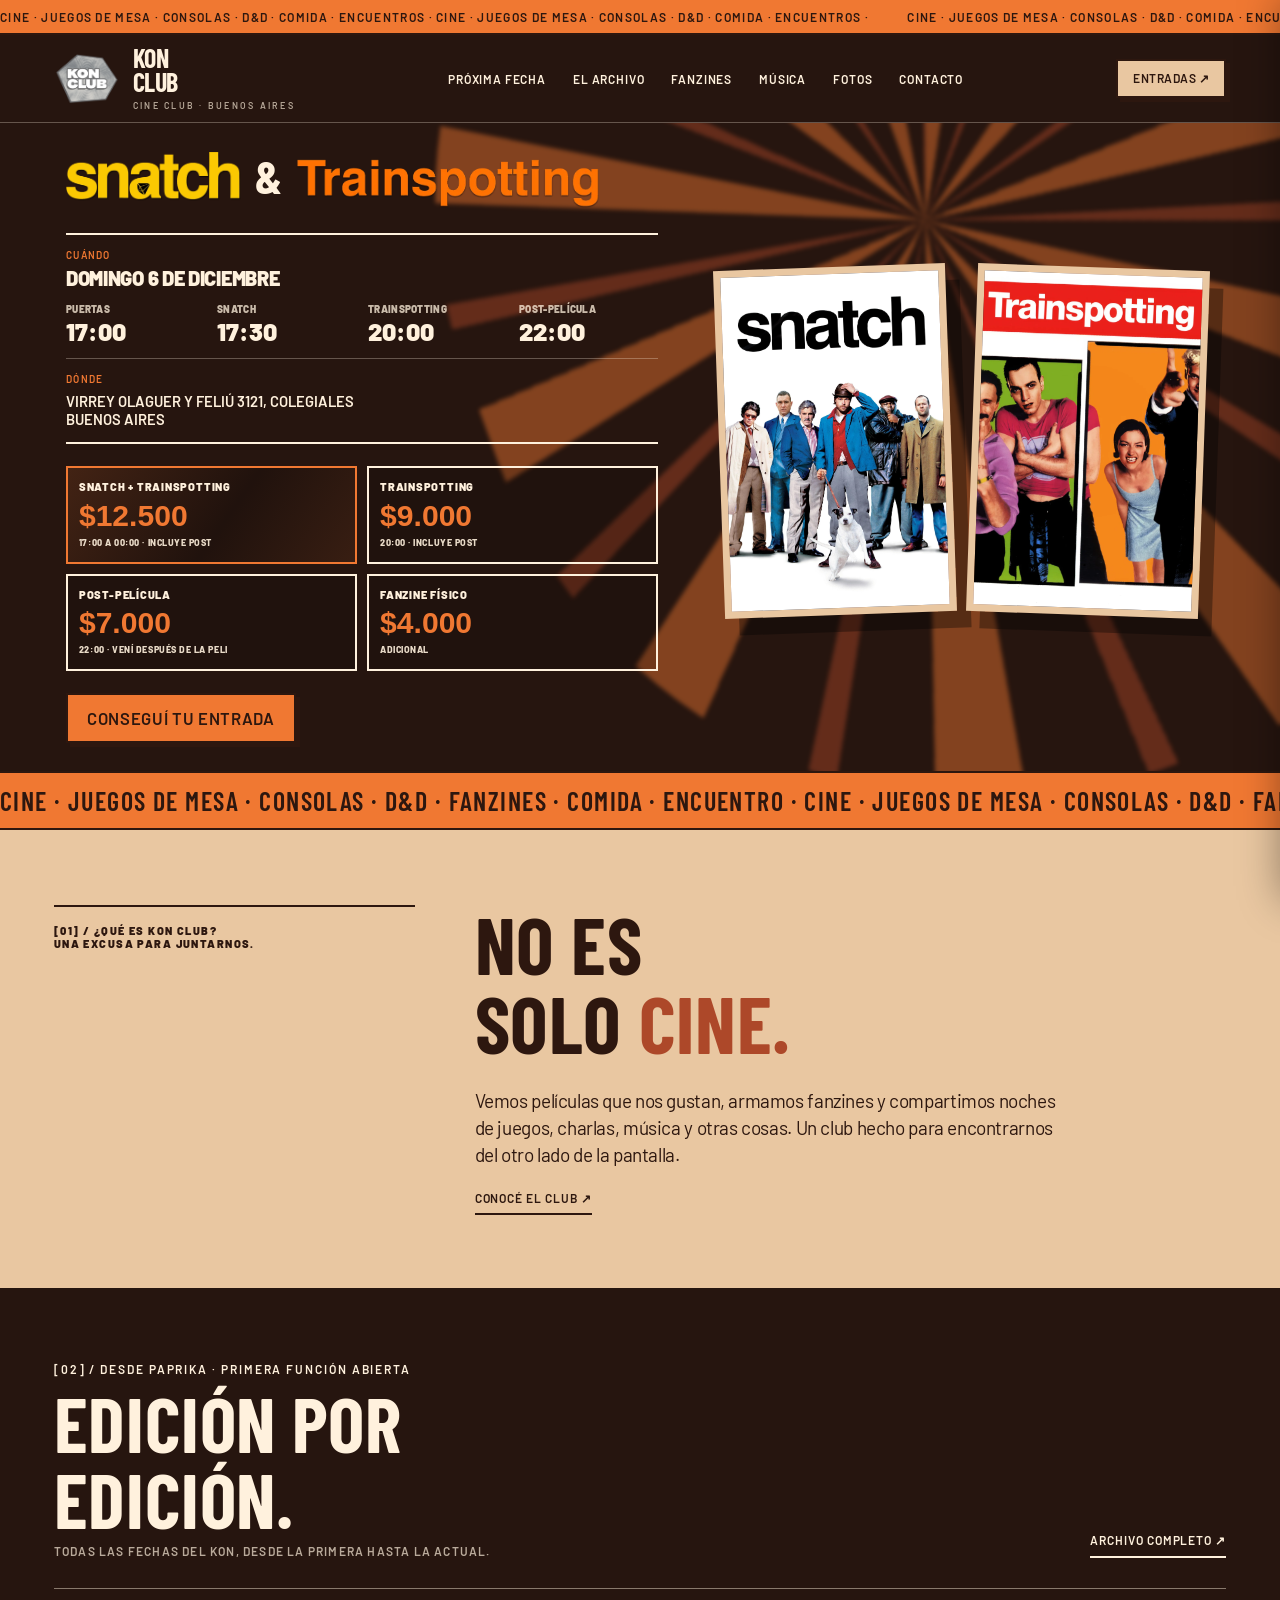
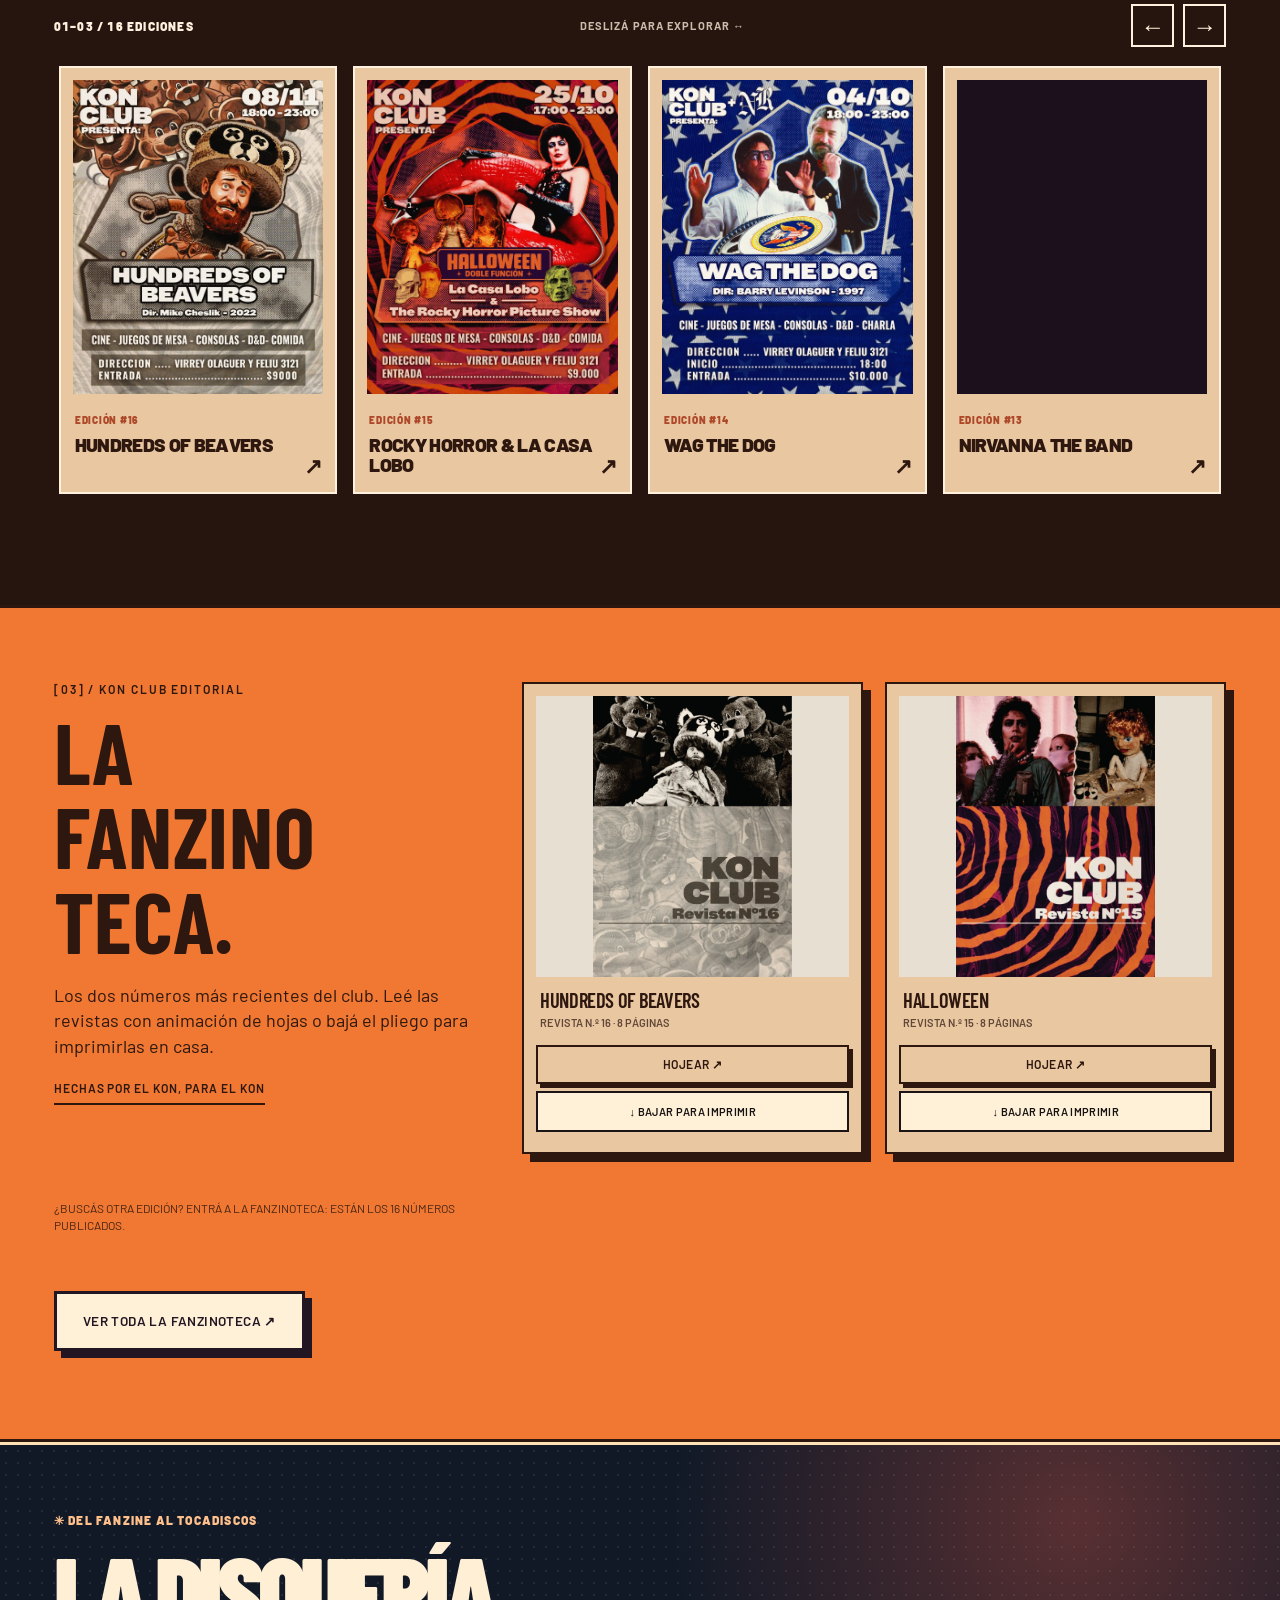
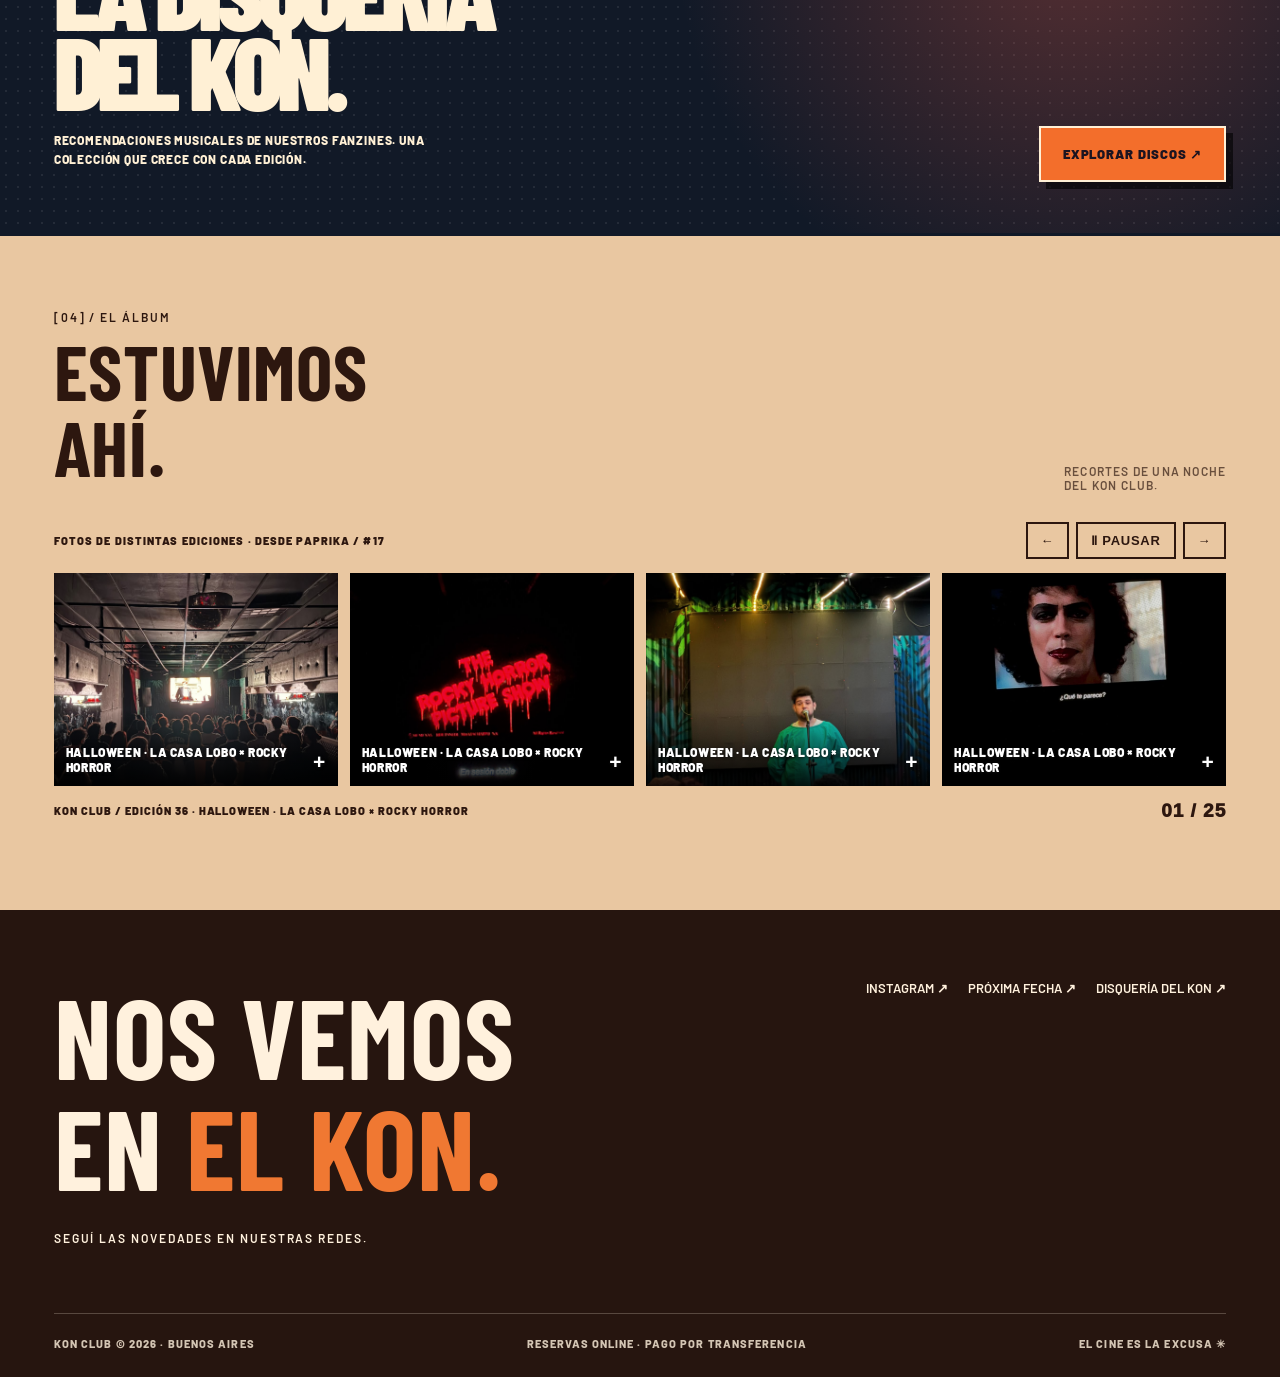
==== commit f3019587: "Show full Sunday date on Kon Club homepage" ====
--- a/index.html
+++ b/index.html
@@ -3,7 +3,7 @@
 <html lang="es"><head><link rel="preconnect" href="https://fonts.googleapis.com"/><link rel="preconnect" href="https://fonts.gstatic.com" crossorigin="anonymous"/><link href="https://fonts.googleapis.com/css2?family=Barlow:wght@400;500;600;700&amp;family=Barlow+Condensed:wght@400;500;600;700&amp;display=swap" rel="stylesheet"/>
 <!-- KON CLUB / V03.5 / 15 FUNCIONES DEL CICLO REGULAR --><meta charset="utf-8"/><link rel="icon" type="image/svg+xml" href="/favicon.svg?v=20261021-1"/><meta content="width=device-width,initial-scale=1" name="viewport"/><title>Kon Club — Snatch × Trainspotting · 06/12</title><meta content="#092630" name="theme-color"/><meta content="Kon Club presenta Snatch y Trainspotting el domingo 6 de diciembre de 2026. Post-película a las 22:00. Entradas y fanzine físico." name="description"/><link href="css/site.css?v=20261124-horizontal-schedule" rel="stylesheet"/><meta property="og:title" content="Kon Club — Snatch × Trainspotting · 06/12"><meta property="og:description" content="Snatch 17:00, Trainspotting 20:00 y post-película 22:00. Entradas individuales, doble función y fanzine físico."><meta property="og:image" content="https://kon-club.vercel.app/public/media/snatch-trainspotting-2026-12-06.svg"></head><body><div id="app" data-edition="snatch-trainspotting"><div aria-hidden="true" class="introbar"><div class="ticker"><span>CINE · JUEGOS DE MESA · CONSOLAS · D&amp;D · COMIDA · ENCUENTROS · CINE · JUEGOS DE MESA · CONSOLAS · D&amp;D · COMIDA · ENCUENTROS · </span><span>CINE · JUEGOS DE MESA · CONSOLAS · D&amp;D · COMIDA · ENCUENTROS · CINE · JUEGOS DE MESA · CONSOLAS · D&amp;D · COMIDA · ENCUENTROS · </span></div></div>
 <header class="header" id="top"><a aria-label="Kon Club, inicio" class="header-brand" href="#top"><img alt="Logo Kon Club edición actual" class="brand-img" data-asset="logoBeavers" id="brandLogo" src="[data-uri]"/><div><div class="brand-name">KON<br/>CLUB</div><div class="brand-caption">CINE CLUB · BUENOS AIRES</div></div></a><nav aria-label="Navegación principal" class="nav"><a href="#proxima">PRÓXIMA FECHA</a><a href="#archivo">EL ARCHIVO</a><a href="#fanzinoteca-completa">FANZINES</a><a href="musica.html">MÚSICA</a><a href="#fotos">FOTOS</a><a href="#contacto">CONTACTO</a></nav><div class="nav-right"><button aria-label="Abrir panel de prueba de edición" class="setting-link" id="openAdmin">⚙ EDITAR EDICIÓN</button><button class="btn btn-light sm" data-ticket="">ENTRADAS ↗</button><button aria-expanded="false" aria-label="Abrir menú" class="mobile-menu" id="menuButton">☰</button></div><nav aria-label="Navegación móvil" class="mobile-nav" id="mobileNav"><a href="#proxima">PRÓXIMA FECHA</a><a href="#archivo">EL ARCHIVO</a><a href="#fanzinoteca-completa">FANZINES</a><a href="musica.html">MÚSICA</a><a href="#fotos">FOTOS</a><a href="#contacto">CONTACTO</a><button class="nav-mobile-ticket" data-ticket="" type="button">ENTRADAS ↗</button></nav></header>
-<main><section class="hero shell" id="proxima"><div class="copy"><div class="tiny-row" hidden><span class="status-dot"></span><span id="heroStatus">PRÓXIMA EDICIÓN</span><span class="tiny-tag" id="heroEditionTag">DOBLE FUNCIÓN / KON CLUB</span></div><div class="hero-title-logos" id="heroTitleLogos" role="img" aria-label="Snatch &amp; Trainspotting"><img class="hero-title-logo hero-title-logo-snatch" src="public/media/snatch-logo-kon-2026.webp" alt="" decoding="async" fetchpriority="high"/><span class="hero-title-amp" aria-hidden="true">&amp;</span><img class="hero-title-logo hero-title-logo-trainspotting" src="public/media/trainspotting-logo-kon-2026.webp" alt="" decoding="async" fetchpriority="high"/></div><h1 id="heroTitle" hidden>SNATCH × TRAINSPOTTING</h1><p class="hero-lead" id="heroLead" hidden></p><div class="hero-detail"><div class="schedule-main"><span class="detail-label">CUÁNDO</span><span class="detail-val hero-schedule" id="heroDate"><span class="schedule-date">DOM. 6 DICIEMBRE</span><span class="schedule-grid"><span class="schedule-slot"><span class="schedule-label">PUERTAS</span><strong>17:00</strong></span><span class="schedule-slot"><span class="schedule-label">SNATCH</span><strong>17:30</strong></span><span class="schedule-slot"><span class="schedule-label">TRAINSPOTTING</span><strong>20:00</strong></span><span class="schedule-slot"><span class="schedule-label">POST-PELÍCULA</span><strong>22:00</strong></span></span></span></div><div class="schedule-bottom"><span class="schedule-address"><span class="detail-label">DÓNDE</span><span class="detail-val" id="heroPlace">VIRREY OLAGUER Y FELIÚ 3121, COLEGIALES<br/>BUENOS AIRES</span></span></div></div><div class="edition-price-grid" id="editionPriceGrid" aria-label="Precios de la edición"><div class="edition-price-item"><span>SNATCH + TRAINSPOTTING</span><strong>$12.500</strong><small>17:00 A 00:00 · INCLUYE POST</small></div><div class="edition-price-item"><span>TRAINSPOTTING</span><strong>$9.000</strong><small>20:00 · INCLUYE POST</small></div><div class="edition-price-item"><span>POST-PELÍCULA</span><strong>$7.000</strong><small>22:00 · VENÍ DESPUÉS DE LA PELI</small></div><div class="edition-price-item"><span>FANZINE FÍSICO</span><strong>$4.000</strong><small>ADICIONAL OPCIONAL</small></div></div><div class="hero-actions"><button class="btn" data-ticket="" id="heroButton">COMPRAR ENTRADAS ↗</button><span class="ticket-copy" id="ticketPrice" hidden></span></div></div><div class="poster-stage poster-stage-duo"><div class="poster-pair"><img alt="Póster original de Snatch (2000)" class="poster-main" id="heroPoster" src="public/media/snatch-poster.jpg" fetchpriority="high" decoding="async"/><img alt="Póster original de Trainspotting (1996)" class="poster-main poster-secondary" id="heroPosterSecondary" src="public/media/trainspotting-poster.webp" decoding="async"/></div><div class="round-stamp">CINE<br/>Y MÁS ✳</div></div></section>
+<main><section class="hero shell" id="proxima"><div class="copy"><div class="tiny-row" hidden><span class="status-dot"></span><span id="heroStatus">PRÓXIMA EDICIÓN</span><span class="tiny-tag" id="heroEditionTag">DOBLE FUNCIÓN / KON CLUB</span></div><div class="hero-title-logos" id="heroTitleLogos" role="img" aria-label="Snatch &amp; Trainspotting"><img class="hero-title-logo hero-title-logo-snatch" src="public/media/snatch-logo-kon-2026.webp" alt="" decoding="async" fetchpriority="high"/><span class="hero-title-amp" aria-hidden="true">&amp;</span><img class="hero-title-logo hero-title-logo-trainspotting" src="public/media/trainspotting-logo-kon-2026.webp" alt="" decoding="async" fetchpriority="high"/></div><h1 id="heroTitle" hidden>SNATCH × TRAINSPOTTING</h1><p class="hero-lead" id="heroLead" hidden></p><div class="hero-detail"><div class="schedule-main"><span class="detail-label">CUÁNDO</span><span class="detail-val hero-schedule" id="heroDate"><span class="schedule-date">DOMINGO 6 DE DICIEMBRE</span><span class="schedule-grid"><span class="schedule-slot"><span class="schedule-label">PUERTAS</span><strong>17:00</strong></span><span class="schedule-slot"><span class="schedule-label">SNATCH</span><strong>17:30</strong></span><span class="schedule-slot"><span class="schedule-label">TRAINSPOTTING</span><strong>20:00</strong></span><span class="schedule-slot"><span class="schedule-label">POST-PELÍCULA</span><strong>22:00</strong></span></span></span></div><div class="schedule-bottom"><span class="schedule-address"><span class="detail-label">DÓNDE</span><span class="detail-val" id="heroPlace">VIRREY OLAGUER Y FELIÚ 3121, COLEGIALES<br/>BUENOS AIRES</span></span></div></div><div class="edition-price-grid" id="editionPriceGrid" aria-label="Precios de la edición"><div class="edition-price-item"><span>SNATCH + TRAINSPOTTING</span><strong>$12.500</strong><small>17:00 A 00:00 · INCLUYE POST</small></div><div class="edition-price-item"><span>TRAINSPOTTING</span><strong>$9.000</strong><small>20:00 · INCLUYE POST</small></div><div class="edition-price-item"><span>POST-PELÍCULA</span><strong>$7.000</strong><small>22:00 · VENÍ DESPUÉS DE LA PELI</small></div><div class="edition-price-item"><span>FANZINE FÍSICO</span><strong>$4.000</strong><small>ADICIONAL OPCIONAL</small></div></div><div class="hero-actions"><button class="btn" data-ticket="" id="heroButton">COMPRAR ENTRADAS ↗</button><span class="ticket-copy" id="ticketPrice" hidden></span></div></div><div class="poster-stage poster-stage-duo"><div class="poster-pair"><img alt="Póster original de Snatch (2000)" class="poster-main" id="heroPoster" src="public/media/snatch-poster.jpg" fetchpriority="high" decoding="async"/><img alt="Póster original de Trainspotting (1996)" class="poster-main poster-secondary" id="heroPosterSecondary" src="public/media/trainspotting-poster.webp" decoding="async"/></div><div class="round-stamp">CINE<br/>Y MÁS ✳</div></div></section>
 <div class="marquee-band" aria-label="Cine, juegos de mesa, consolas, Dungeons &amp; Dragons, fanzines, comida y encuentro"><div class="strip" aria-hidden="true"><span>CINE · JUEGOS DE MESA · CONSOLAS · D&amp;D · FANZINES · COMIDA · ENCUENTRO · CINE · JUEGOS DE MESA · CONSOLAS · D&amp;D · FANZINES · COMIDA · ENCUENTRO · </span><span>CINE · JUEGOS DE MESA · CONSOLAS · D&amp;D · FANZINES · COMIDA · ENCUENTRO · CINE · JUEGOS DE MESA · CONSOLAS · D&amp;D · FANZINES · COMIDA · ENCUENTRO · </span></div></div>
 <section class="manifesto shell" id="manifiesto"><div class="margin-info">[01] / ¿QUÉ ES KON CLUB?<br/>UNA EXCUSA PARA JUNTARNOS.</div><div><h2>NO ES<br/>SOLO <em>CINE.</em></h2><p>Vemos películas que nos gustan, armamos fanzines y compartimos noches de juegos, charlas, música y otras cosas. Un club hecho para encontrarnos del otro lado de la pantalla.</p><a class="link-underline" href="https://www.instagram.com/kon.club/" rel="noopener" target="_blank">CONOCÉ EL CLUB ↗</a></div></section>
 <section class="archive section shell" id="archivo">
@@ -81,7 +81,7 @@
 </div>
 </div>
 <dialog aria-label="Página ampliada del fanzine" id="zrZoom"><div class="zr-zoomtop"><span id="zrZoomTitle">FANZINE / PÁGINA</span><div><button id="zrZoomMinus" type="button">−</button><button id="zrZoomPlus" type="button">+</button><button id="zrZoomClose" type="button">CERRAR ×</button></div></div><div class="zr-zoomviewport"><img alt="Página ampliada" id="zrZoomImg"/></div></dialog>
-<script defer="True" src="data/edition-branding.js?v=20261123-dark-orange"></script><script defer="True" src="data/site-config.js?v=20261124-doors1730"></script><script defer="True" src="js/site.js?v=20261124-no-end-time"></script>
+<script defer="True" src="data/edition-branding.js?v=20261123-dark-orange"></script><script defer="True" src="data/site-config.js?v=20261124-domingo-completo"></script><script defer="True" src="js/site.js?v=20261124-domingo-completo"></script>
 <script defer src="data/supabase-public.js"></script>
 <script defer src="js/edition-runtime.js?v=20261206"></script>
 <script defer src="js/home-archive-carousel.js?v=20261021-1"></script>
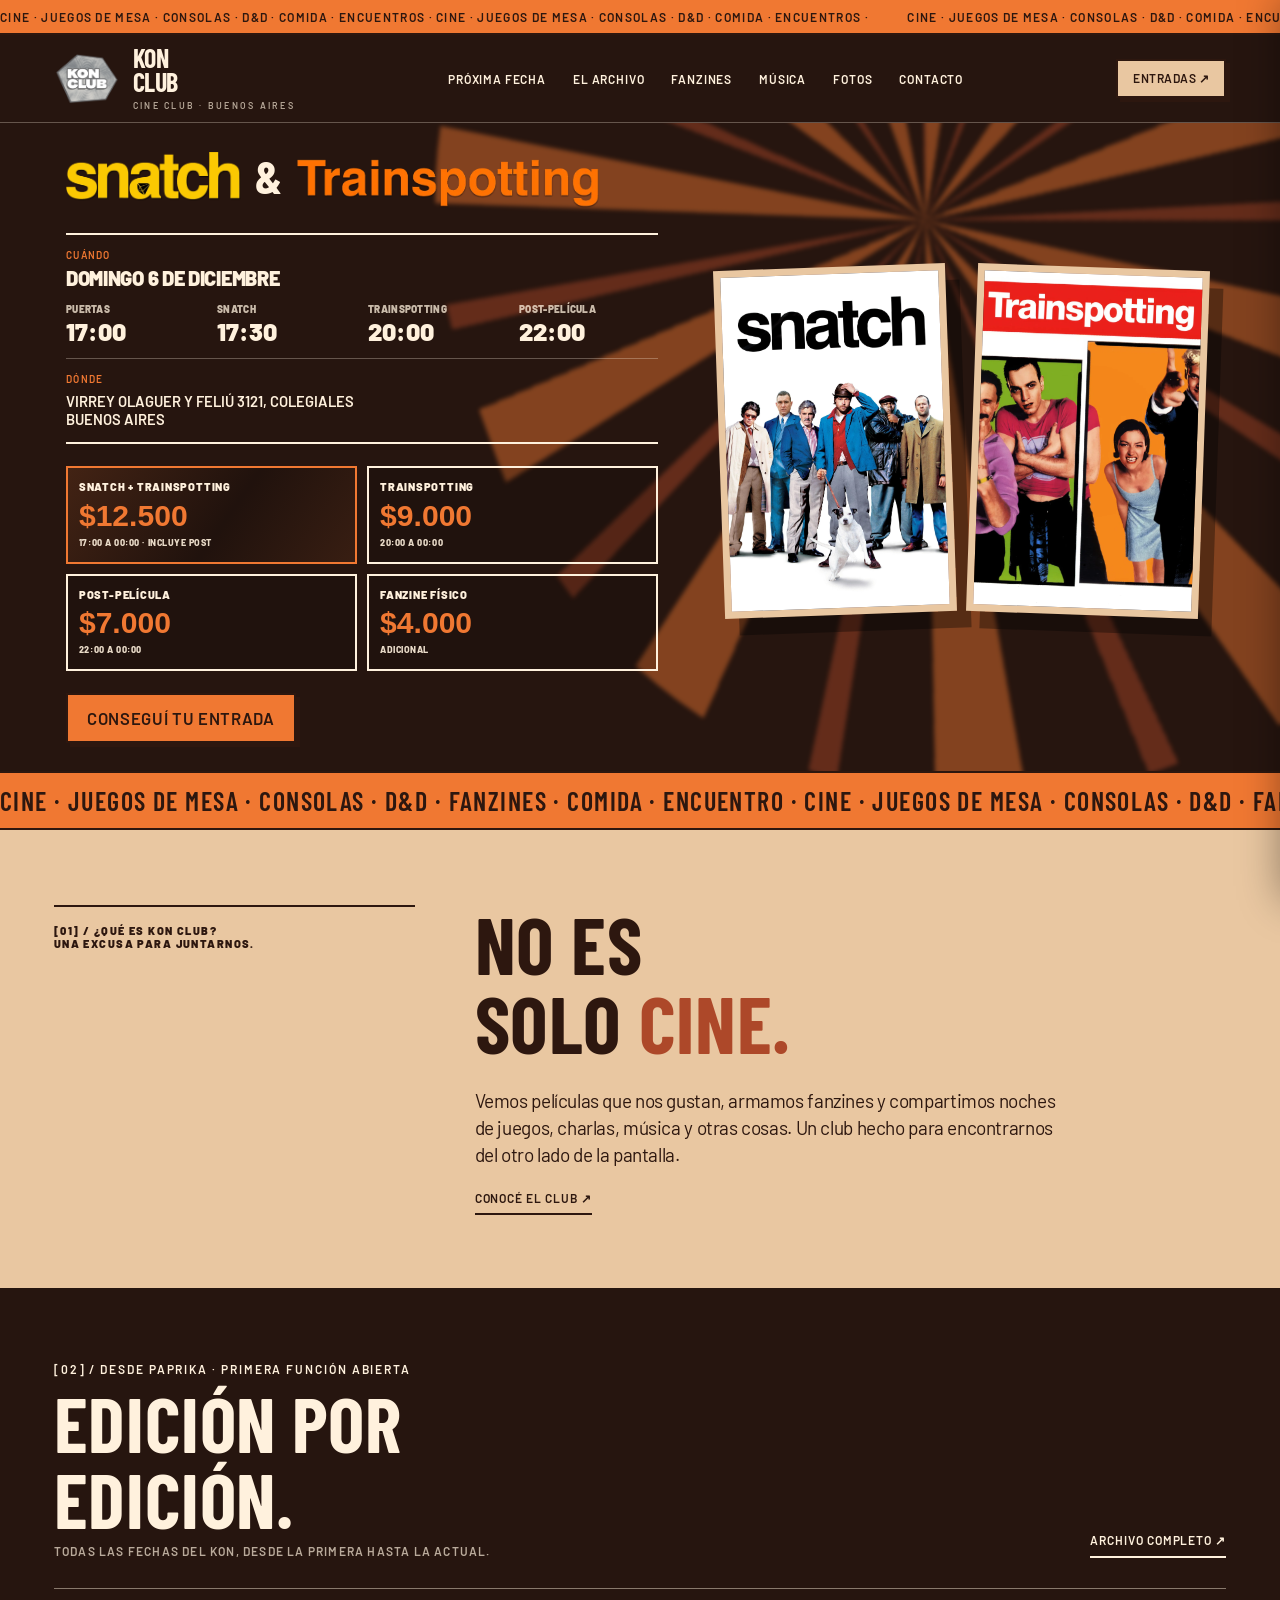
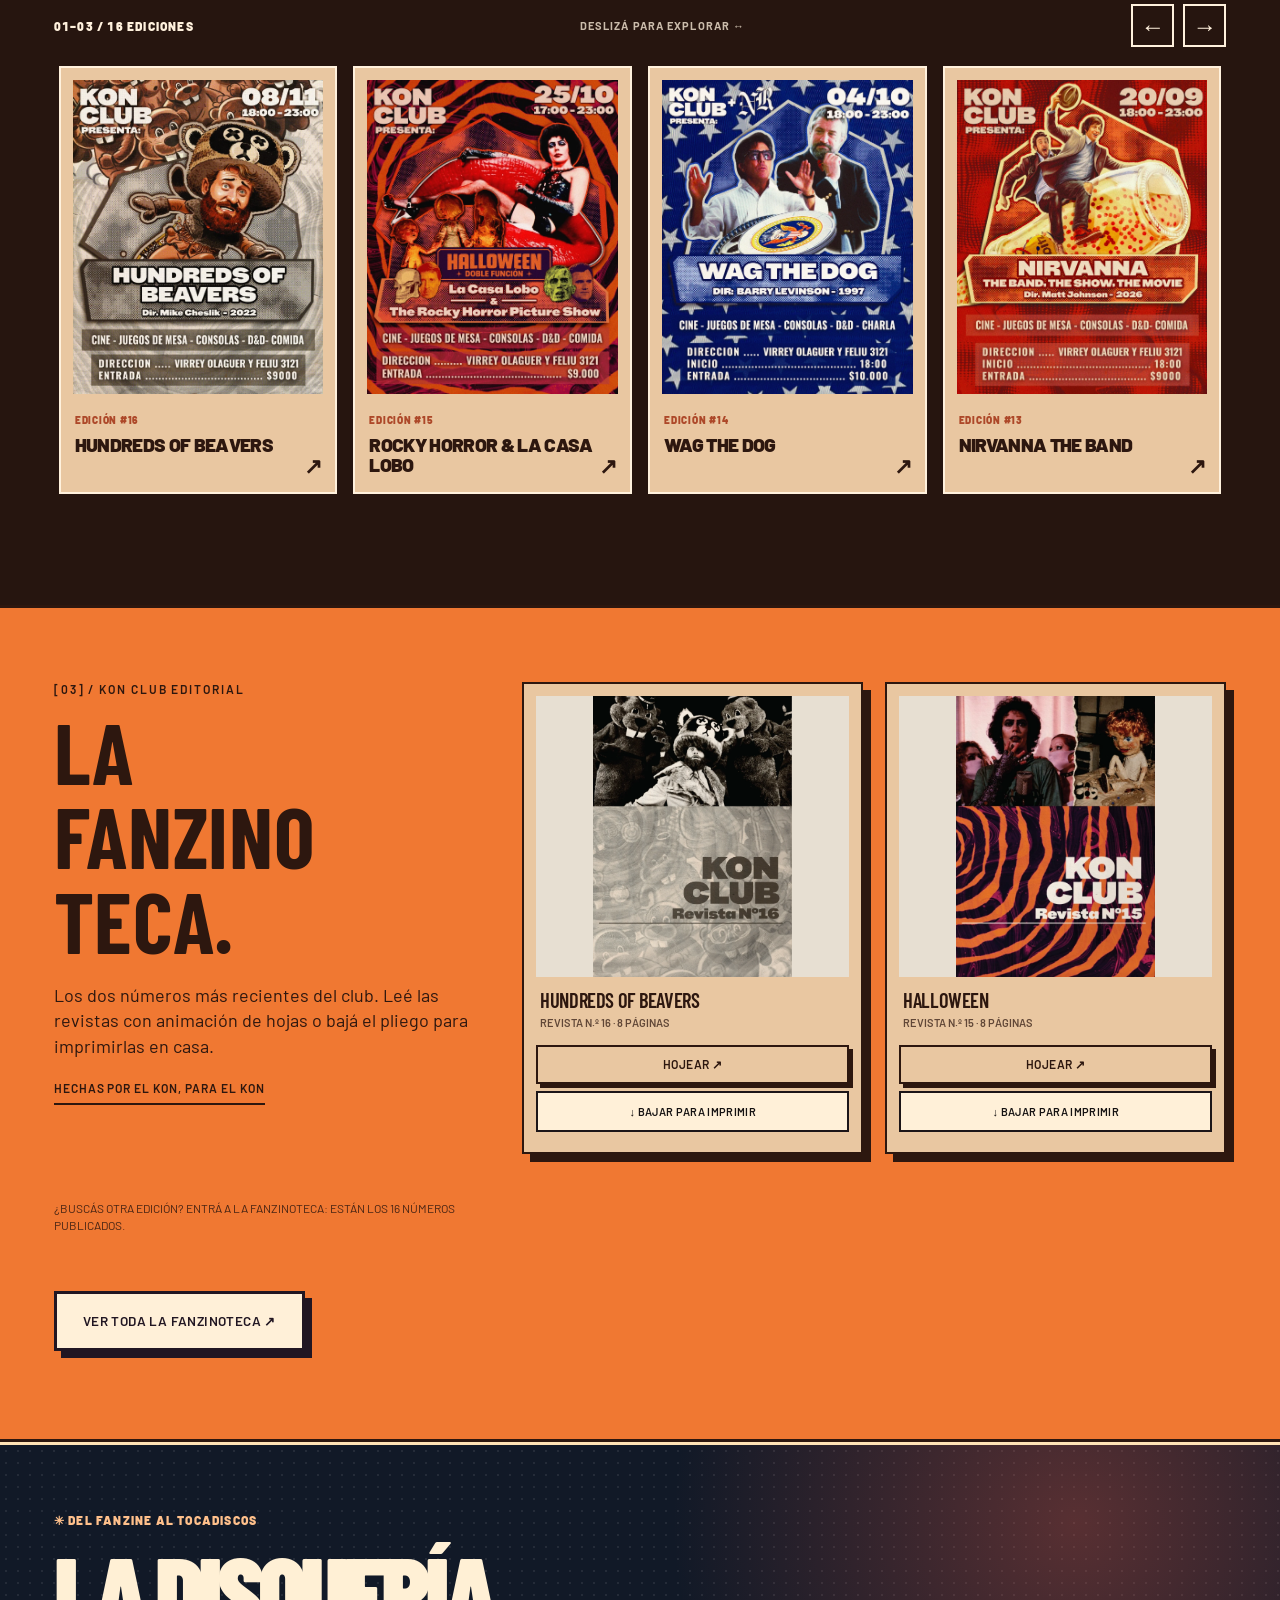
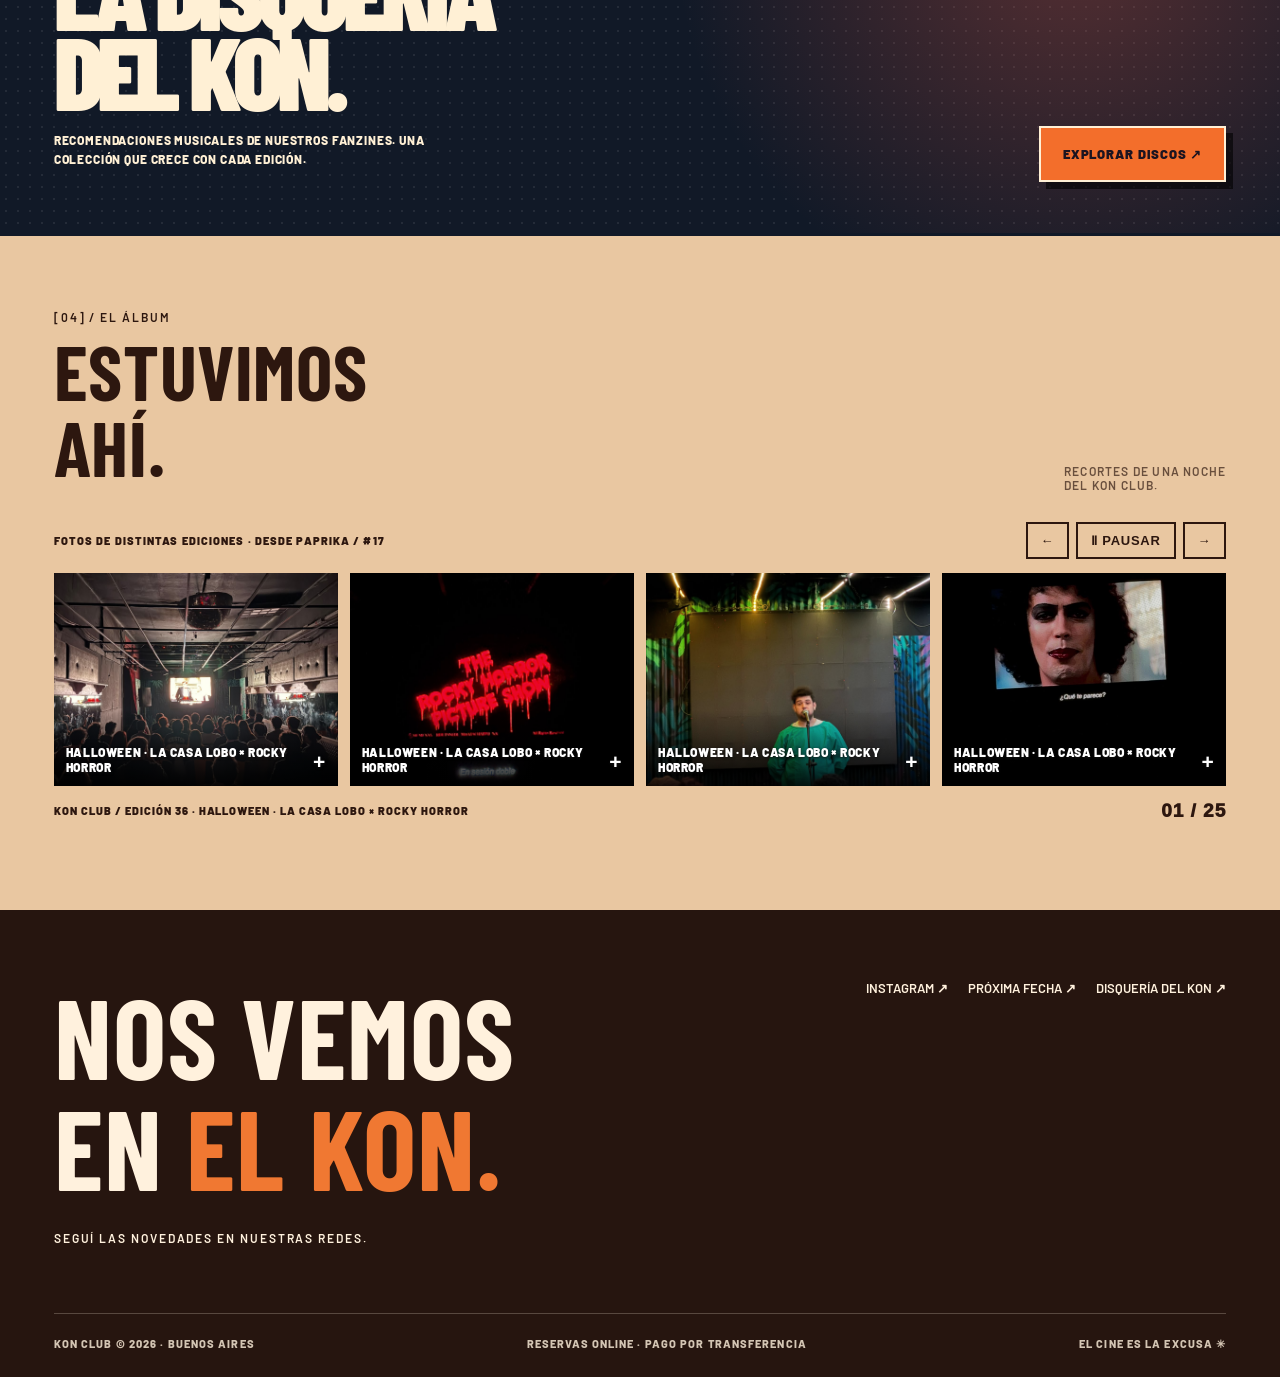
==== commit b16273d4: "Show Trainspotting and after-film ticket hours through midnight" ====
--- a/index.html
+++ b/index.html
@@ -3,7 +3,7 @@
 <html lang="es"><head><link rel="preconnect" href="https://fonts.googleapis.com"/><link rel="preconnect" href="https://fonts.gstatic.com" crossorigin="anonymous"/><link href="https://fonts.googleapis.com/css2?family=Barlow:wght@400;500;600;700&amp;family=Barlow+Condensed:wght@400;500;600;700&amp;display=swap" rel="stylesheet"/>
 <!-- KON CLUB / V03.5 / 15 FUNCIONES DEL CICLO REGULAR --><meta charset="utf-8"/><link rel="icon" type="image/svg+xml" href="/favicon.svg?v=20261021-1"/><meta content="width=device-width,initial-scale=1" name="viewport"/><title>Kon Club — Snatch × Trainspotting · 06/12</title><meta content="#092630" name="theme-color"/><meta content="Kon Club presenta Snatch y Trainspotting el domingo 6 de diciembre de 2026. Post-película a las 22:00. Entradas y fanzine físico." name="description"/><link href="css/site.css?v=20261124-horizontal-schedule" rel="stylesheet"/><meta property="og:title" content="Kon Club — Snatch × Trainspotting · 06/12"><meta property="og:description" content="Snatch 17:00, Trainspotting 20:00 y post-película 22:00. Entradas individuales, doble función y fanzine físico."><meta property="og:image" content="https://kon-club.vercel.app/public/media/snatch-trainspotting-2026-12-06.svg"></head><body><div id="app" data-edition="snatch-trainspotting"><div aria-hidden="true" class="introbar"><div class="ticker"><span>CINE · JUEGOS DE MESA · CONSOLAS · D&amp;D · COMIDA · ENCUENTROS · CINE · JUEGOS DE MESA · CONSOLAS · D&amp;D · COMIDA · ENCUENTROS · </span><span>CINE · JUEGOS DE MESA · CONSOLAS · D&amp;D · COMIDA · ENCUENTROS · CINE · JUEGOS DE MESA · CONSOLAS · D&amp;D · COMIDA · ENCUENTROS · </span></div></div>
 <header class="header" id="top"><a aria-label="Kon Club, inicio" class="header-brand" href="#top"><img alt="Logo Kon Club edición actual" class="brand-img" data-asset="logoBeavers" id="brandLogo" src="[data-uri]"/><div><div class="brand-name">KON<br/>CLUB</div><div class="brand-caption">CINE CLUB · BUENOS AIRES</div></div></a><nav aria-label="Navegación principal" class="nav"><a href="#proxima">PRÓXIMA FECHA</a><a href="#archivo">EL ARCHIVO</a><a href="#fanzinoteca-completa">FANZINES</a><a href="musica.html">MÚSICA</a><a href="#fotos">FOTOS</a><a href="#contacto">CONTACTO</a></nav><div class="nav-right"><button aria-label="Abrir panel de prueba de edición" class="setting-link" id="openAdmin">⚙ EDITAR EDICIÓN</button><button class="btn btn-light sm" data-ticket="">ENTRADAS ↗</button><button aria-expanded="false" aria-label="Abrir menú" class="mobile-menu" id="menuButton">☰</button></div><nav aria-label="Navegación móvil" class="mobile-nav" id="mobileNav"><a href="#proxima">PRÓXIMA FECHA</a><a href="#archivo">EL ARCHIVO</a><a href="#fanzinoteca-completa">FANZINES</a><a href="musica.html">MÚSICA</a><a href="#fotos">FOTOS</a><a href="#contacto">CONTACTO</a><button class="nav-mobile-ticket" data-ticket="" type="button">ENTRADAS ↗</button></nav></header>
-<main><section class="hero shell" id="proxima"><div class="copy"><div class="tiny-row" hidden><span class="status-dot"></span><span id="heroStatus">PRÓXIMA EDICIÓN</span><span class="tiny-tag" id="heroEditionTag">DOBLE FUNCIÓN / KON CLUB</span></div><div class="hero-title-logos" id="heroTitleLogos" role="img" aria-label="Snatch &amp; Trainspotting"><img class="hero-title-logo hero-title-logo-snatch" src="public/media/snatch-logo-kon-2026.webp" alt="" decoding="async" fetchpriority="high"/><span class="hero-title-amp" aria-hidden="true">&amp;</span><img class="hero-title-logo hero-title-logo-trainspotting" src="public/media/trainspotting-logo-kon-2026.webp" alt="" decoding="async" fetchpriority="high"/></div><h1 id="heroTitle" hidden>SNATCH × TRAINSPOTTING</h1><p class="hero-lead" id="heroLead" hidden></p><div class="hero-detail"><div class="schedule-main"><span class="detail-label">CUÁNDO</span><span class="detail-val hero-schedule" id="heroDate"><span class="schedule-date">DOMINGO 6 DE DICIEMBRE</span><span class="schedule-grid"><span class="schedule-slot"><span class="schedule-label">PUERTAS</span><strong>17:00</strong></span><span class="schedule-slot"><span class="schedule-label">SNATCH</span><strong>17:30</strong></span><span class="schedule-slot"><span class="schedule-label">TRAINSPOTTING</span><strong>20:00</strong></span><span class="schedule-slot"><span class="schedule-label">POST-PELÍCULA</span><strong>22:00</strong></span></span></span></div><div class="schedule-bottom"><span class="schedule-address"><span class="detail-label">DÓNDE</span><span class="detail-val" id="heroPlace">VIRREY OLAGUER Y FELIÚ 3121, COLEGIALES<br/>BUENOS AIRES</span></span></div></div><div class="edition-price-grid" id="editionPriceGrid" aria-label="Precios de la edición"><div class="edition-price-item"><span>SNATCH + TRAINSPOTTING</span><strong>$12.500</strong><small>17:00 A 00:00 · INCLUYE POST</small></div><div class="edition-price-item"><span>TRAINSPOTTING</span><strong>$9.000</strong><small>20:00 · INCLUYE POST</small></div><div class="edition-price-item"><span>POST-PELÍCULA</span><strong>$7.000</strong><small>22:00 · VENÍ DESPUÉS DE LA PELI</small></div><div class="edition-price-item"><span>FANZINE FÍSICO</span><strong>$4.000</strong><small>ADICIONAL OPCIONAL</small></div></div><div class="hero-actions"><button class="btn" data-ticket="" id="heroButton">COMPRAR ENTRADAS ↗</button><span class="ticket-copy" id="ticketPrice" hidden></span></div></div><div class="poster-stage poster-stage-duo"><div class="poster-pair"><img alt="Póster original de Snatch (2000)" class="poster-main" id="heroPoster" src="public/media/snatch-poster.jpg" fetchpriority="high" decoding="async"/><img alt="Póster original de Trainspotting (1996)" class="poster-main poster-secondary" id="heroPosterSecondary" src="public/media/trainspotting-poster.webp" decoding="async"/></div><div class="round-stamp">CINE<br/>Y MÁS ✳</div></div></section>
+<main><section class="hero shell" id="proxima"><div class="copy"><div class="tiny-row" hidden><span class="status-dot"></span><span id="heroStatus">PRÓXIMA EDICIÓN</span><span class="tiny-tag" id="heroEditionTag">DOBLE FUNCIÓN / KON CLUB</span></div><div class="hero-title-logos" id="heroTitleLogos" role="img" aria-label="Snatch &amp; Trainspotting"><img class="hero-title-logo hero-title-logo-snatch" src="public/media/snatch-logo-kon-2026.webp" alt="" decoding="async" fetchpriority="high"/><span class="hero-title-amp" aria-hidden="true">&amp;</span><img class="hero-title-logo hero-title-logo-trainspotting" src="public/media/trainspotting-logo-kon-2026.webp" alt="" decoding="async" fetchpriority="high"/></div><h1 id="heroTitle" hidden>SNATCH × TRAINSPOTTING</h1><p class="hero-lead" id="heroLead" hidden></p><div class="hero-detail"><div class="schedule-main"><span class="detail-label">CUÁNDO</span><span class="detail-val hero-schedule" id="heroDate"><span class="schedule-date">DOMINGO 6 DE DICIEMBRE</span><span class="schedule-grid"><span class="schedule-slot"><span class="schedule-label">PUERTAS</span><strong>17:00</strong></span><span class="schedule-slot"><span class="schedule-label">SNATCH</span><strong>17:30</strong></span><span class="schedule-slot"><span class="schedule-label">TRAINSPOTTING</span><strong>20:00</strong></span><span class="schedule-slot"><span class="schedule-label">POST-PELÍCULA</span><strong>22:00</strong></span></span></span></div><div class="schedule-bottom"><span class="schedule-address"><span class="detail-label">DÓNDE</span><span class="detail-val" id="heroPlace">VIRREY OLAGUER Y FELIÚ 3121, COLEGIALES<br/>BUENOS AIRES</span></span></div></div><div class="edition-price-grid" id="editionPriceGrid" aria-label="Precios de la edición"><div class="edition-price-item"><span>SNATCH + TRAINSPOTTING</span><strong>$12.500</strong><small>17:00 A 00:00 · INCLUYE POST</small></div><div class="edition-price-item"><span>TRAINSPOTTING</span><strong>$9.000</strong><small>20:00 A 00:00</small></div><div class="edition-price-item"><span>POST-PELÍCULA</span><strong>$7.000</strong><small>22:00 A 00:00</small></div><div class="edition-price-item"><span>FANZINE FÍSICO</span><strong>$4.000</strong><small>ADICIONAL OPCIONAL</small></div></div><div class="hero-actions"><button class="btn" data-ticket="" id="heroButton">COMPRAR ENTRADAS ↗</button><span class="ticket-copy" id="ticketPrice" hidden></span></div></div><div class="poster-stage poster-stage-duo"><div class="poster-pair"><img alt="Póster original de Snatch (2000)" class="poster-main" id="heroPoster" src="public/media/snatch-poster.jpg" fetchpriority="high" decoding="async"/><img alt="Póster original de Trainspotting (1996)" class="poster-main poster-secondary" id="heroPosterSecondary" src="public/media/trainspotting-poster.webp" decoding="async"/></div><div class="round-stamp">CINE<br/>Y MÁS ✳</div></div></section>
 <div class="marquee-band" aria-label="Cine, juegos de mesa, consolas, Dungeons &amp; Dragons, fanzines, comida y encuentro"><div class="strip" aria-hidden="true"><span>CINE · JUEGOS DE MESA · CONSOLAS · D&amp;D · FANZINES · COMIDA · ENCUENTRO · CINE · JUEGOS DE MESA · CONSOLAS · D&amp;D · FANZINES · COMIDA · ENCUENTRO · </span><span>CINE · JUEGOS DE MESA · CONSOLAS · D&amp;D · FANZINES · COMIDA · ENCUENTRO · CINE · JUEGOS DE MESA · CONSOLAS · D&amp;D · FANZINES · COMIDA · ENCUENTRO · </span></div></div>
 <section class="manifesto shell" id="manifiesto"><div class="margin-info">[01] / ¿QUÉ ES KON CLUB?<br/>UNA EXCUSA PARA JUNTARNOS.</div><div><h2>NO ES<br/>SOLO <em>CINE.</em></h2><p>Vemos películas que nos gustan, armamos fanzines y compartimos noches de juegos, charlas, música y otras cosas. Un club hecho para encontrarnos del otro lado de la pantalla.</p><a class="link-underline" href="https://www.instagram.com/kon.club/" rel="noopener" target="_blank">CONOCÉ EL CLUB ↗</a></div></section>
 <section class="archive section shell" id="archivo">
@@ -81,7 +81,7 @@
 </div>
 </div>
 <dialog aria-label="Página ampliada del fanzine" id="zrZoom"><div class="zr-zoomtop"><span id="zrZoomTitle">FANZINE / PÁGINA</span><div><button id="zrZoomMinus" type="button">−</button><button id="zrZoomPlus" type="button">+</button><button id="zrZoomClose" type="button">CERRAR ×</button></div></div><div class="zr-zoomviewport"><img alt="Página ampliada" id="zrZoomImg"/></div></dialog>
-<script defer="True" src="data/edition-branding.js?v=20261123-dark-orange"></script><script defer="True" src="data/site-config.js?v=20261124-domingo-completo"></script><script defer="True" src="js/site.js?v=20261124-domingo-completo"></script>
+<script defer="True" src="data/edition-branding.js?v=20261123-dark-orange"></script><script defer="True" src="data/site-config.js?v=20261124-ticket-endtimes"></script><script defer="True" src="js/site.js?v=20261124-domingo-completo"></script>
 <script defer src="data/supabase-public.js"></script>
 <script defer src="js/edition-runtime.js?v=20261206"></script>
 <script defer src="js/home-archive-carousel.js?v=20261021-1"></script>
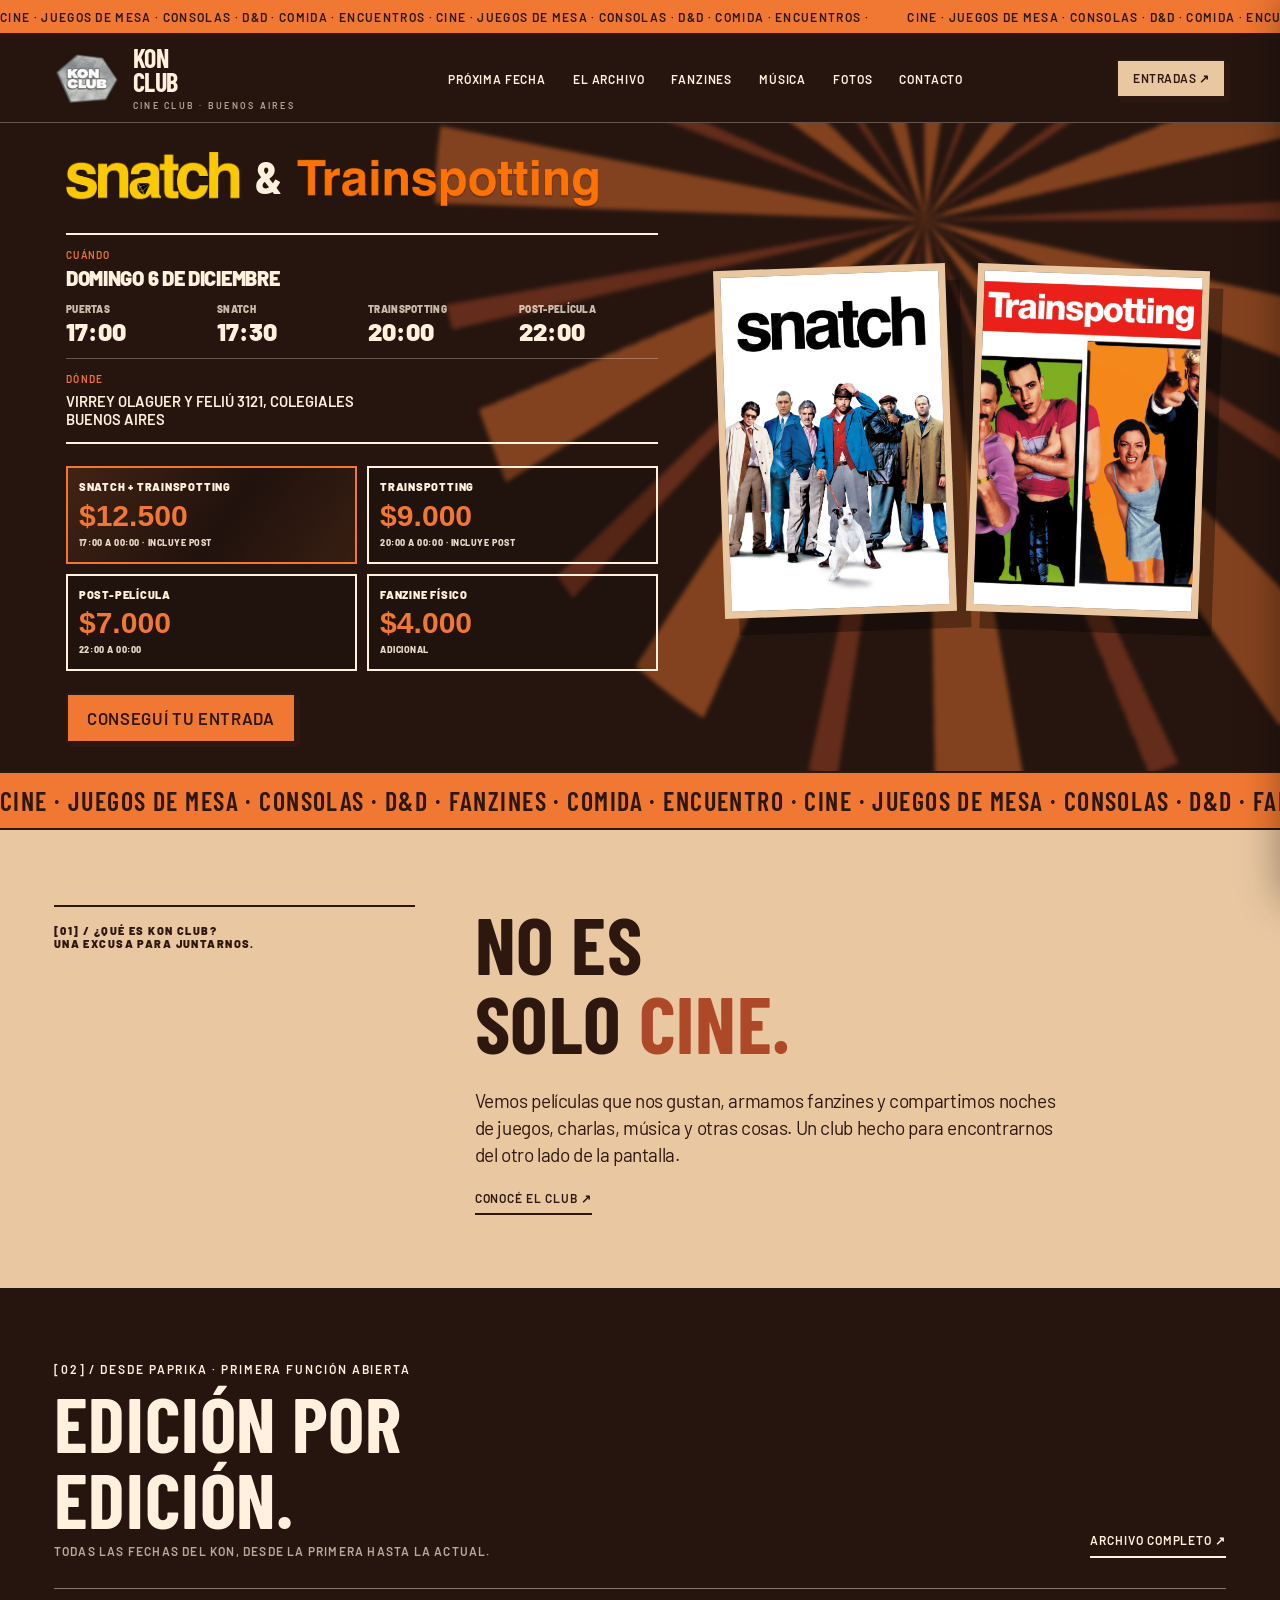
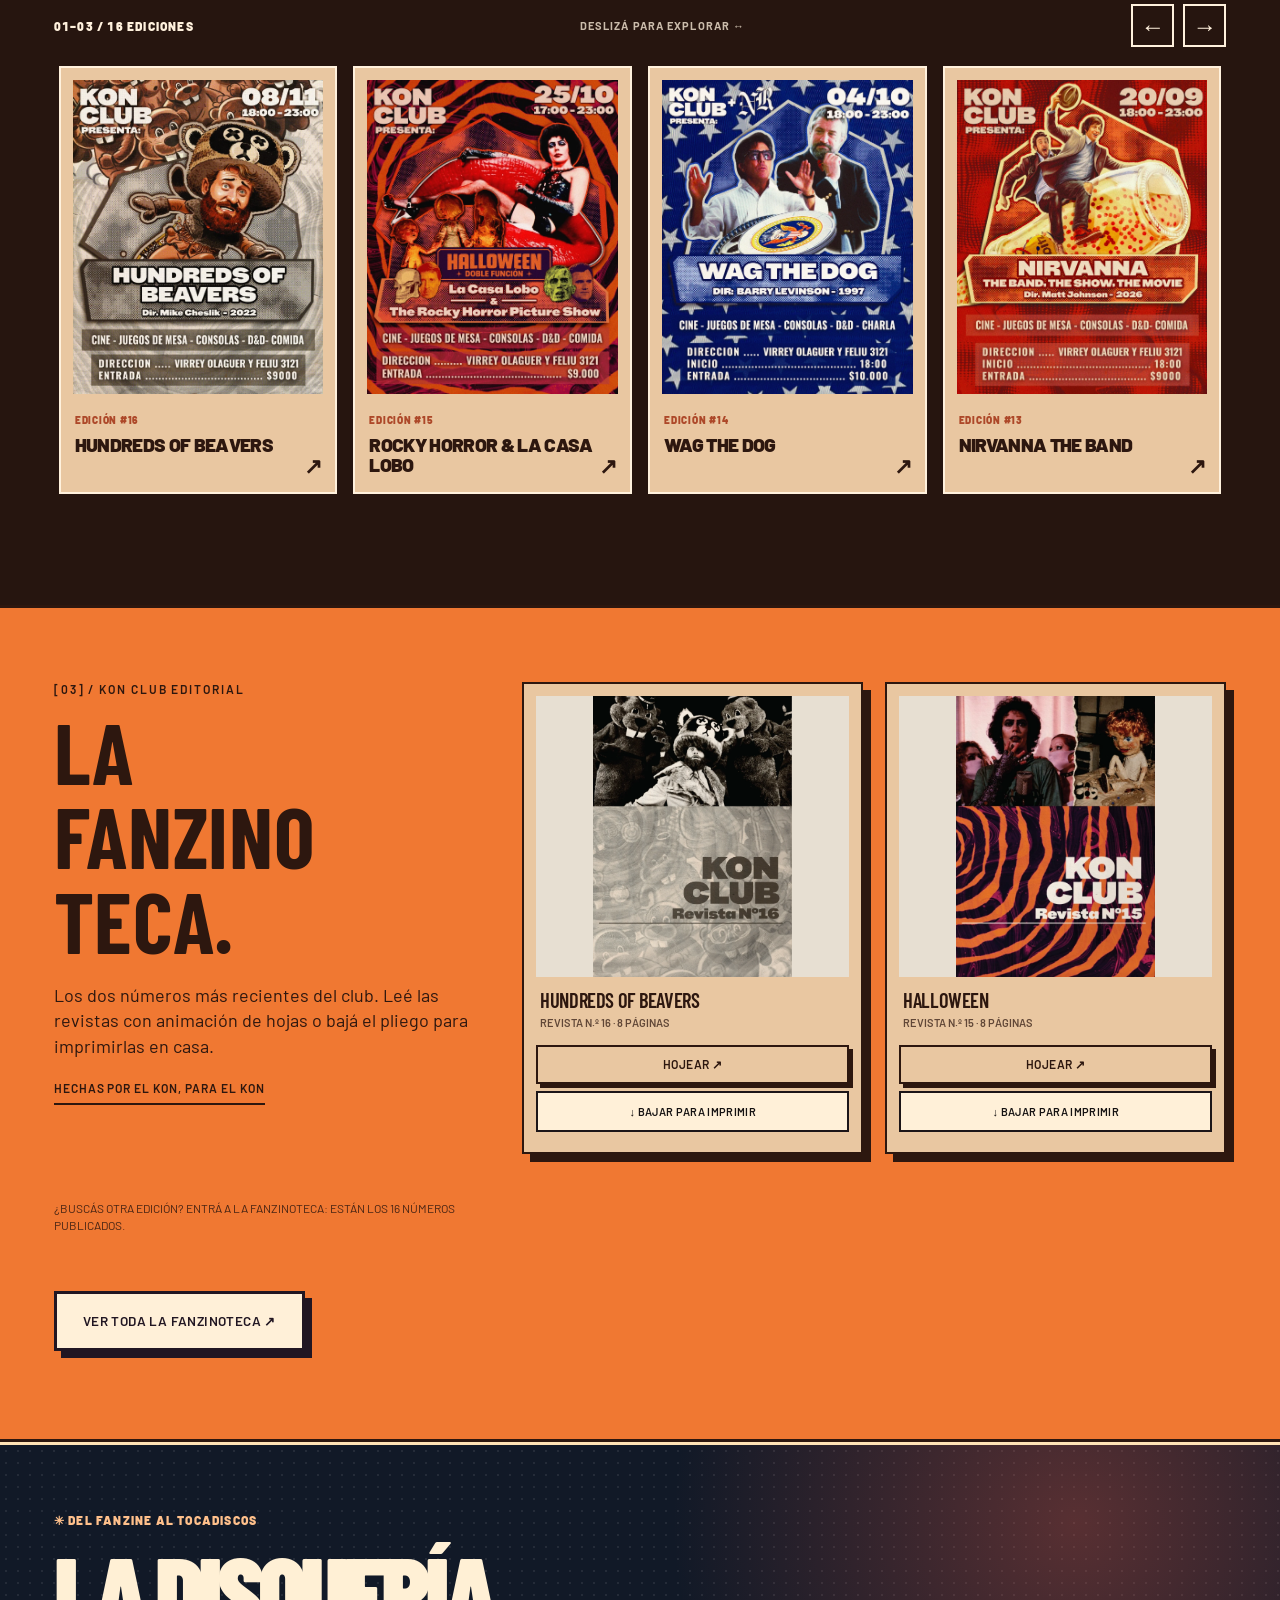
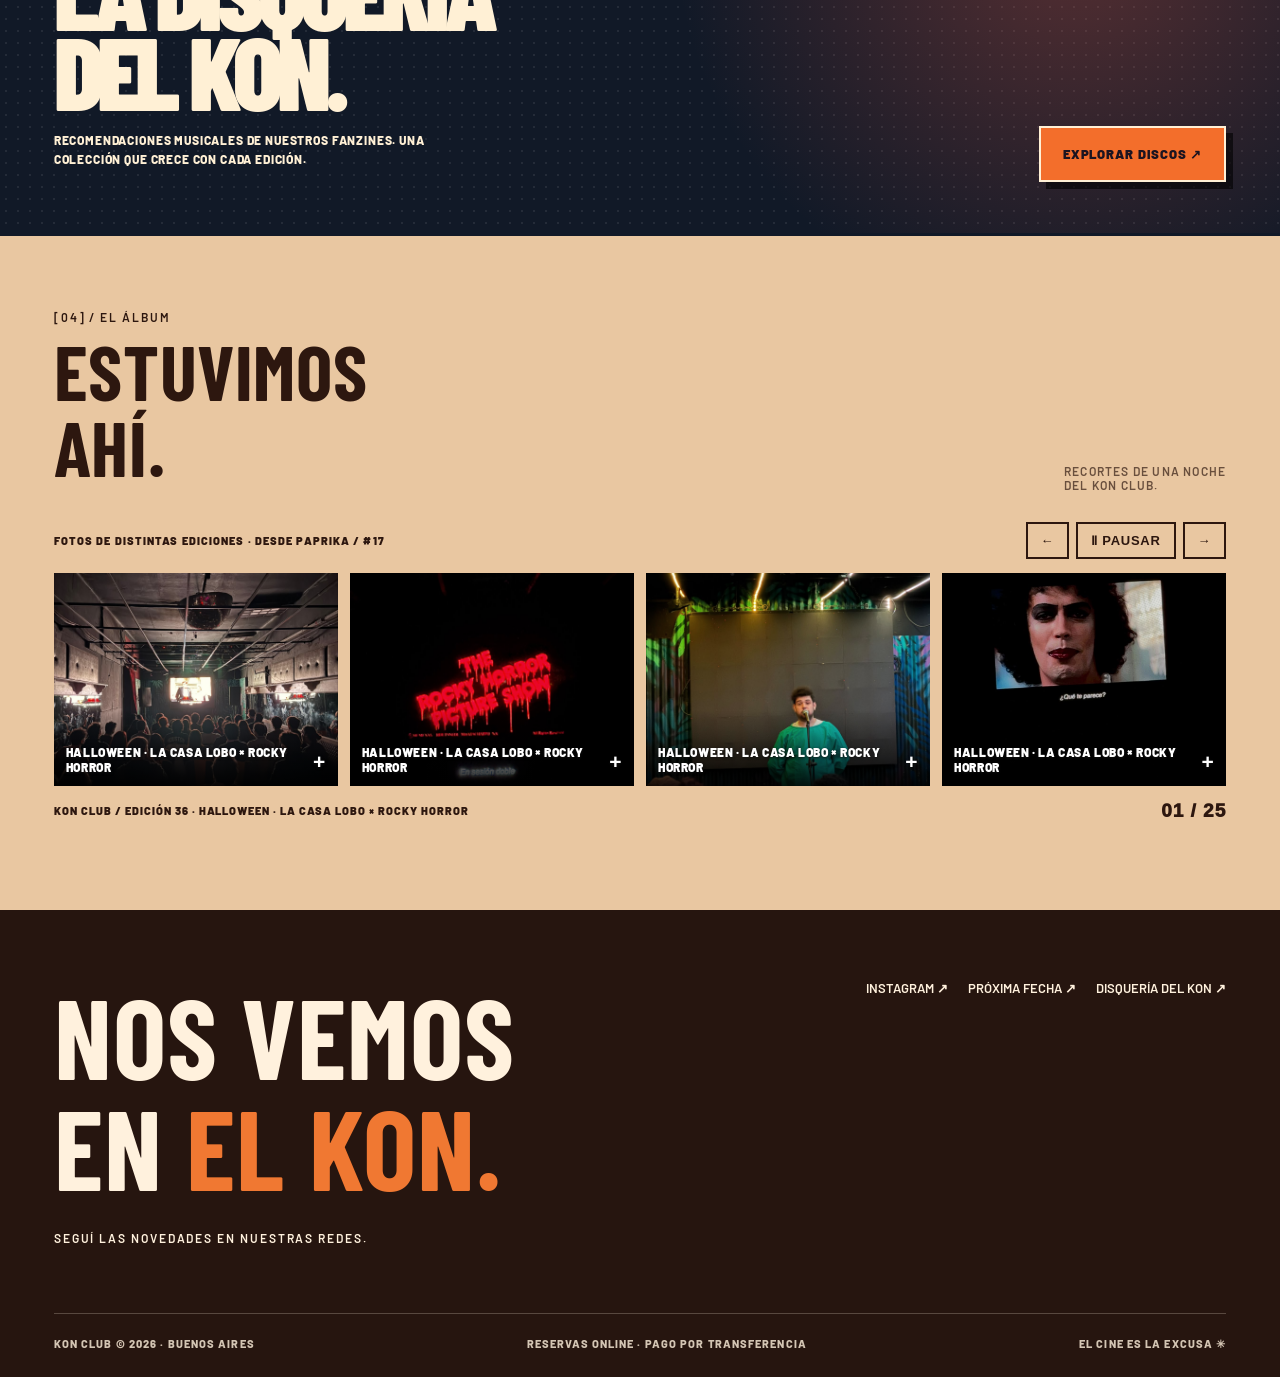
==== commit 559f2181: "Restore includes post label on Trainspotting ticket" ====
--- a/index.html
+++ b/index.html
@@ -3,7 +3,7 @@
 <html lang="es"><head><link rel="preconnect" href="https://fonts.googleapis.com"/><link rel="preconnect" href="https://fonts.gstatic.com" crossorigin="anonymous"/><link href="https://fonts.googleapis.com/css2?family=Barlow:wght@400;500;600;700&amp;family=Barlow+Condensed:wght@400;500;600;700&amp;display=swap" rel="stylesheet"/>
 <!-- KON CLUB / V03.5 / 15 FUNCIONES DEL CICLO REGULAR --><meta charset="utf-8"/><link rel="icon" type="image/svg+xml" href="/favicon.svg?v=20261021-1"/><meta content="width=device-width,initial-scale=1" name="viewport"/><title>Kon Club — Snatch × Trainspotting · 06/12</title><meta content="#092630" name="theme-color"/><meta content="Kon Club presenta Snatch y Trainspotting el domingo 6 de diciembre de 2026. Post-película a las 22:00. Entradas y fanzine físico." name="description"/><link href="css/site.css?v=20261124-horizontal-schedule" rel="stylesheet"/><meta property="og:title" content="Kon Club — Snatch × Trainspotting · 06/12"><meta property="og:description" content="Snatch 17:00, Trainspotting 20:00 y post-película 22:00. Entradas individuales, doble función y fanzine físico."><meta property="og:image" content="https://kon-club.vercel.app/public/media/snatch-trainspotting-2026-12-06.svg"></head><body><div id="app" data-edition="snatch-trainspotting"><div aria-hidden="true" class="introbar"><div class="ticker"><span>CINE · JUEGOS DE MESA · CONSOLAS · D&amp;D · COMIDA · ENCUENTROS · CINE · JUEGOS DE MESA · CONSOLAS · D&amp;D · COMIDA · ENCUENTROS · </span><span>CINE · JUEGOS DE MESA · CONSOLAS · D&amp;D · COMIDA · ENCUENTROS · CINE · JUEGOS DE MESA · CONSOLAS · D&amp;D · COMIDA · ENCUENTROS · </span></div></div>
 <header class="header" id="top"><a aria-label="Kon Club, inicio" class="header-brand" href="#top"><img alt="Logo Kon Club edición actual" class="brand-img" data-asset="logoBeavers" id="brandLogo" src="[data-uri]"/><div><div class="brand-name">KON<br/>CLUB</div><div class="brand-caption">CINE CLUB · BUENOS AIRES</div></div></a><nav aria-label="Navegación principal" class="nav"><a href="#proxima">PRÓXIMA FECHA</a><a href="#archivo">EL ARCHIVO</a><a href="#fanzinoteca-completa">FANZINES</a><a href="musica.html">MÚSICA</a><a href="#fotos">FOTOS</a><a href="#contacto">CONTACTO</a></nav><div class="nav-right"><button aria-label="Abrir panel de prueba de edición" class="setting-link" id="openAdmin">⚙ EDITAR EDICIÓN</button><button class="btn btn-light sm" data-ticket="">ENTRADAS ↗</button><button aria-expanded="false" aria-label="Abrir menú" class="mobile-menu" id="menuButton">☰</button></div><nav aria-label="Navegación móvil" class="mobile-nav" id="mobileNav"><a href="#proxima">PRÓXIMA FECHA</a><a href="#archivo">EL ARCHIVO</a><a href="#fanzinoteca-completa">FANZINES</a><a href="musica.html">MÚSICA</a><a href="#fotos">FOTOS</a><a href="#contacto">CONTACTO</a><button class="nav-mobile-ticket" data-ticket="" type="button">ENTRADAS ↗</button></nav></header>
-<main><section class="hero shell" id="proxima"><div class="copy"><div class="tiny-row" hidden><span class="status-dot"></span><span id="heroStatus">PRÓXIMA EDICIÓN</span><span class="tiny-tag" id="heroEditionTag">DOBLE FUNCIÓN / KON CLUB</span></div><div class="hero-title-logos" id="heroTitleLogos" role="img" aria-label="Snatch &amp; Trainspotting"><img class="hero-title-logo hero-title-logo-snatch" src="public/media/snatch-logo-kon-2026.webp" alt="" decoding="async" fetchpriority="high"/><span class="hero-title-amp" aria-hidden="true">&amp;</span><img class="hero-title-logo hero-title-logo-trainspotting" src="public/media/trainspotting-logo-kon-2026.webp" alt="" decoding="async" fetchpriority="high"/></div><h1 id="heroTitle" hidden>SNATCH × TRAINSPOTTING</h1><p class="hero-lead" id="heroLead" hidden></p><div class="hero-detail"><div class="schedule-main"><span class="detail-label">CUÁNDO</span><span class="detail-val hero-schedule" id="heroDate"><span class="schedule-date">DOMINGO 6 DE DICIEMBRE</span><span class="schedule-grid"><span class="schedule-slot"><span class="schedule-label">PUERTAS</span><strong>17:00</strong></span><span class="schedule-slot"><span class="schedule-label">SNATCH</span><strong>17:30</strong></span><span class="schedule-slot"><span class="schedule-label">TRAINSPOTTING</span><strong>20:00</strong></span><span class="schedule-slot"><span class="schedule-label">POST-PELÍCULA</span><strong>22:00</strong></span></span></span></div><div class="schedule-bottom"><span class="schedule-address"><span class="detail-label">DÓNDE</span><span class="detail-val" id="heroPlace">VIRREY OLAGUER Y FELIÚ 3121, COLEGIALES<br/>BUENOS AIRES</span></span></div></div><div class="edition-price-grid" id="editionPriceGrid" aria-label="Precios de la edición"><div class="edition-price-item"><span>SNATCH + TRAINSPOTTING</span><strong>$12.500</strong><small>17:00 A 00:00 · INCLUYE POST</small></div><div class="edition-price-item"><span>TRAINSPOTTING</span><strong>$9.000</strong><small>20:00 A 00:00</small></div><div class="edition-price-item"><span>POST-PELÍCULA</span><strong>$7.000</strong><small>22:00 A 00:00</small></div><div class="edition-price-item"><span>FANZINE FÍSICO</span><strong>$4.000</strong><small>ADICIONAL OPCIONAL</small></div></div><div class="hero-actions"><button class="btn" data-ticket="" id="heroButton">COMPRAR ENTRADAS ↗</button><span class="ticket-copy" id="ticketPrice" hidden></span></div></div><div class="poster-stage poster-stage-duo"><div class="poster-pair"><img alt="Póster original de Snatch (2000)" class="poster-main" id="heroPoster" src="public/media/snatch-poster.jpg" fetchpriority="high" decoding="async"/><img alt="Póster original de Trainspotting (1996)" class="poster-main poster-secondary" id="heroPosterSecondary" src="public/media/trainspotting-poster.webp" decoding="async"/></div><div class="round-stamp">CINE<br/>Y MÁS ✳</div></div></section>
+<main><section class="hero shell" id="proxima"><div class="copy"><div class="tiny-row" hidden><span class="status-dot"></span><span id="heroStatus">PRÓXIMA EDICIÓN</span><span class="tiny-tag" id="heroEditionTag">DOBLE FUNCIÓN / KON CLUB</span></div><div class="hero-title-logos" id="heroTitleLogos" role="img" aria-label="Snatch &amp; Trainspotting"><img class="hero-title-logo hero-title-logo-snatch" src="public/media/snatch-logo-kon-2026.webp" alt="" decoding="async" fetchpriority="high"/><span class="hero-title-amp" aria-hidden="true">&amp;</span><img class="hero-title-logo hero-title-logo-trainspotting" src="public/media/trainspotting-logo-kon-2026.webp" alt="" decoding="async" fetchpriority="high"/></div><h1 id="heroTitle" hidden>SNATCH × TRAINSPOTTING</h1><p class="hero-lead" id="heroLead" hidden></p><div class="hero-detail"><div class="schedule-main"><span class="detail-label">CUÁNDO</span><span class="detail-val hero-schedule" id="heroDate"><span class="schedule-date">DOMINGO 6 DE DICIEMBRE</span><span class="schedule-grid"><span class="schedule-slot"><span class="schedule-label">PUERTAS</span><strong>17:00</strong></span><span class="schedule-slot"><span class="schedule-label">SNATCH</span><strong>17:30</strong></span><span class="schedule-slot"><span class="schedule-label">TRAINSPOTTING</span><strong>20:00</strong></span><span class="schedule-slot"><span class="schedule-label">POST-PELÍCULA</span><strong>22:00</strong></span></span></span></div><div class="schedule-bottom"><span class="schedule-address"><span class="detail-label">DÓNDE</span><span class="detail-val" id="heroPlace">VIRREY OLAGUER Y FELIÚ 3121, COLEGIALES<br/>BUENOS AIRES</span></span></div></div><div class="edition-price-grid" id="editionPriceGrid" aria-label="Precios de la edición"><div class="edition-price-item"><span>SNATCH + TRAINSPOTTING</span><strong>$12.500</strong><small>17:00 A 00:00 · INCLUYE POST</small></div><div class="edition-price-item"><span>TRAINSPOTTING</span><strong>$9.000</strong><small>20:00 A 00:00 · INCLUYE POST</small></div><div class="edition-price-item"><span>POST-PELÍCULA</span><strong>$7.000</strong><small>22:00 A 00:00</small></div><div class="edition-price-item"><span>FANZINE FÍSICO</span><strong>$4.000</strong><small>ADICIONAL OPCIONAL</small></div></div><div class="hero-actions"><button class="btn" data-ticket="" id="heroButton">COMPRAR ENTRADAS ↗</button><span class="ticket-copy" id="ticketPrice" hidden></span></div></div><div class="poster-stage poster-stage-duo"><div class="poster-pair"><img alt="Póster original de Snatch (2000)" class="poster-main" id="heroPoster" src="public/media/snatch-poster.jpg" fetchpriority="high" decoding="async"/><img alt="Póster original de Trainspotting (1996)" class="poster-main poster-secondary" id="heroPosterSecondary" src="public/media/trainspotting-poster.webp" decoding="async"/></div><div class="round-stamp">CINE<br/>Y MÁS ✳</div></div></section>
 <div class="marquee-band" aria-label="Cine, juegos de mesa, consolas, Dungeons &amp; Dragons, fanzines, comida y encuentro"><div class="strip" aria-hidden="true"><span>CINE · JUEGOS DE MESA · CONSOLAS · D&amp;D · FANZINES · COMIDA · ENCUENTRO · CINE · JUEGOS DE MESA · CONSOLAS · D&amp;D · FANZINES · COMIDA · ENCUENTRO · </span><span>CINE · JUEGOS DE MESA · CONSOLAS · D&amp;D · FANZINES · COMIDA · ENCUENTRO · CINE · JUEGOS DE MESA · CONSOLAS · D&amp;D · FANZINES · COMIDA · ENCUENTRO · </span></div></div>
 <section class="manifesto shell" id="manifiesto"><div class="margin-info">[01] / ¿QUÉ ES KON CLUB?<br/>UNA EXCUSA PARA JUNTARNOS.</div><div><h2>NO ES<br/>SOLO <em>CINE.</em></h2><p>Vemos películas que nos gustan, armamos fanzines y compartimos noches de juegos, charlas, música y otras cosas. Un club hecho para encontrarnos del otro lado de la pantalla.</p><a class="link-underline" href="https://www.instagram.com/kon.club/" rel="noopener" target="_blank">CONOCÉ EL CLUB ↗</a></div></section>
 <section class="archive section shell" id="archivo">
@@ -81,7 +81,7 @@
 </div>
 </div>
 <dialog aria-label="Página ampliada del fanzine" id="zrZoom"><div class="zr-zoomtop"><span id="zrZoomTitle">FANZINE / PÁGINA</span><div><button id="zrZoomMinus" type="button">−</button><button id="zrZoomPlus" type="button">+</button><button id="zrZoomClose" type="button">CERRAR ×</button></div></div><div class="zr-zoomviewport"><img alt="Página ampliada" id="zrZoomImg"/></div></dialog>
-<script defer="True" src="data/edition-branding.js?v=20261123-dark-orange"></script><script defer="True" src="data/site-config.js?v=20261124-ticket-endtimes"></script><script defer="True" src="js/site.js?v=20261124-domingo-completo"></script>
+<script defer="True" src="data/edition-branding.js?v=20261123-dark-orange"></script><script defer="True" src="data/site-config.js?v=20261124-trainspotting-post"></script><script defer="True" src="js/site.js?v=20261124-domingo-completo"></script>
 <script defer src="data/supabase-public.js"></script>
 <script defer src="js/edition-runtime.js?v=20261206"></script>
 <script defer src="js/home-archive-carousel.js?v=20261021-1"></script>
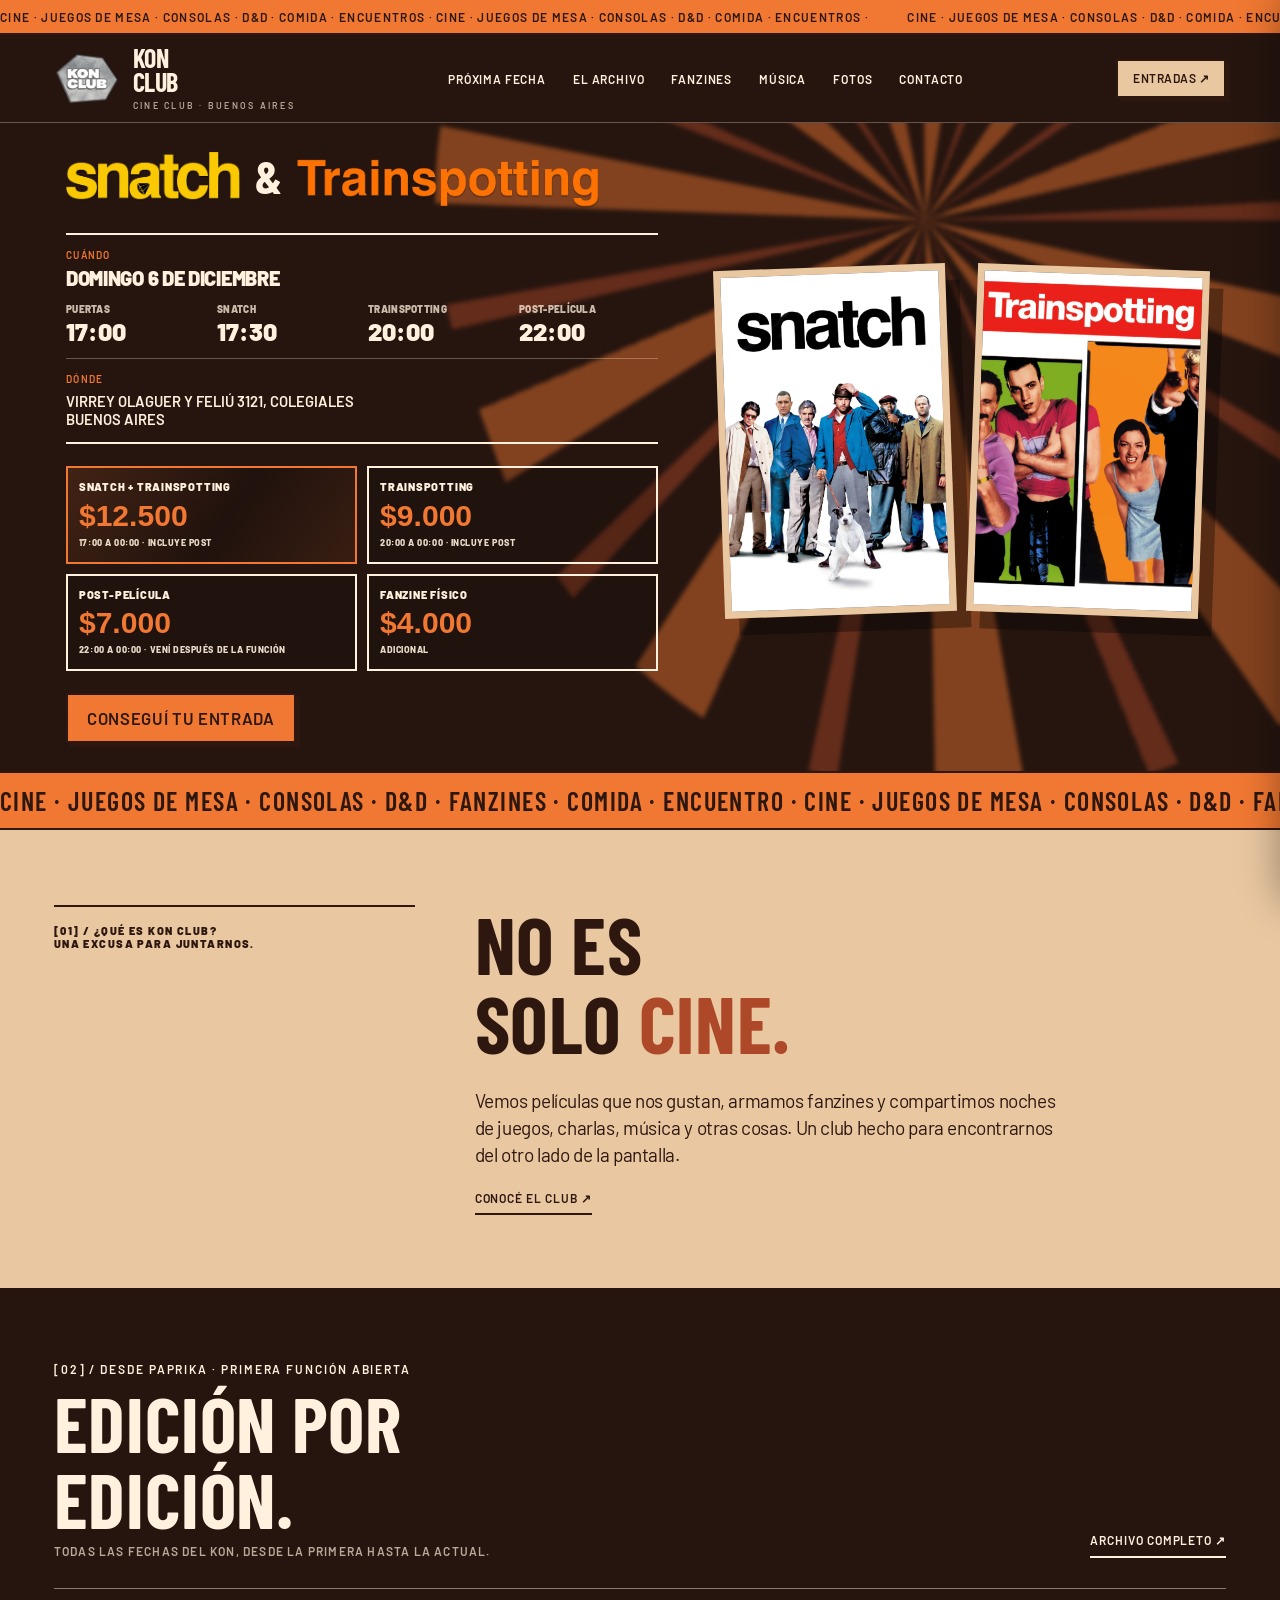
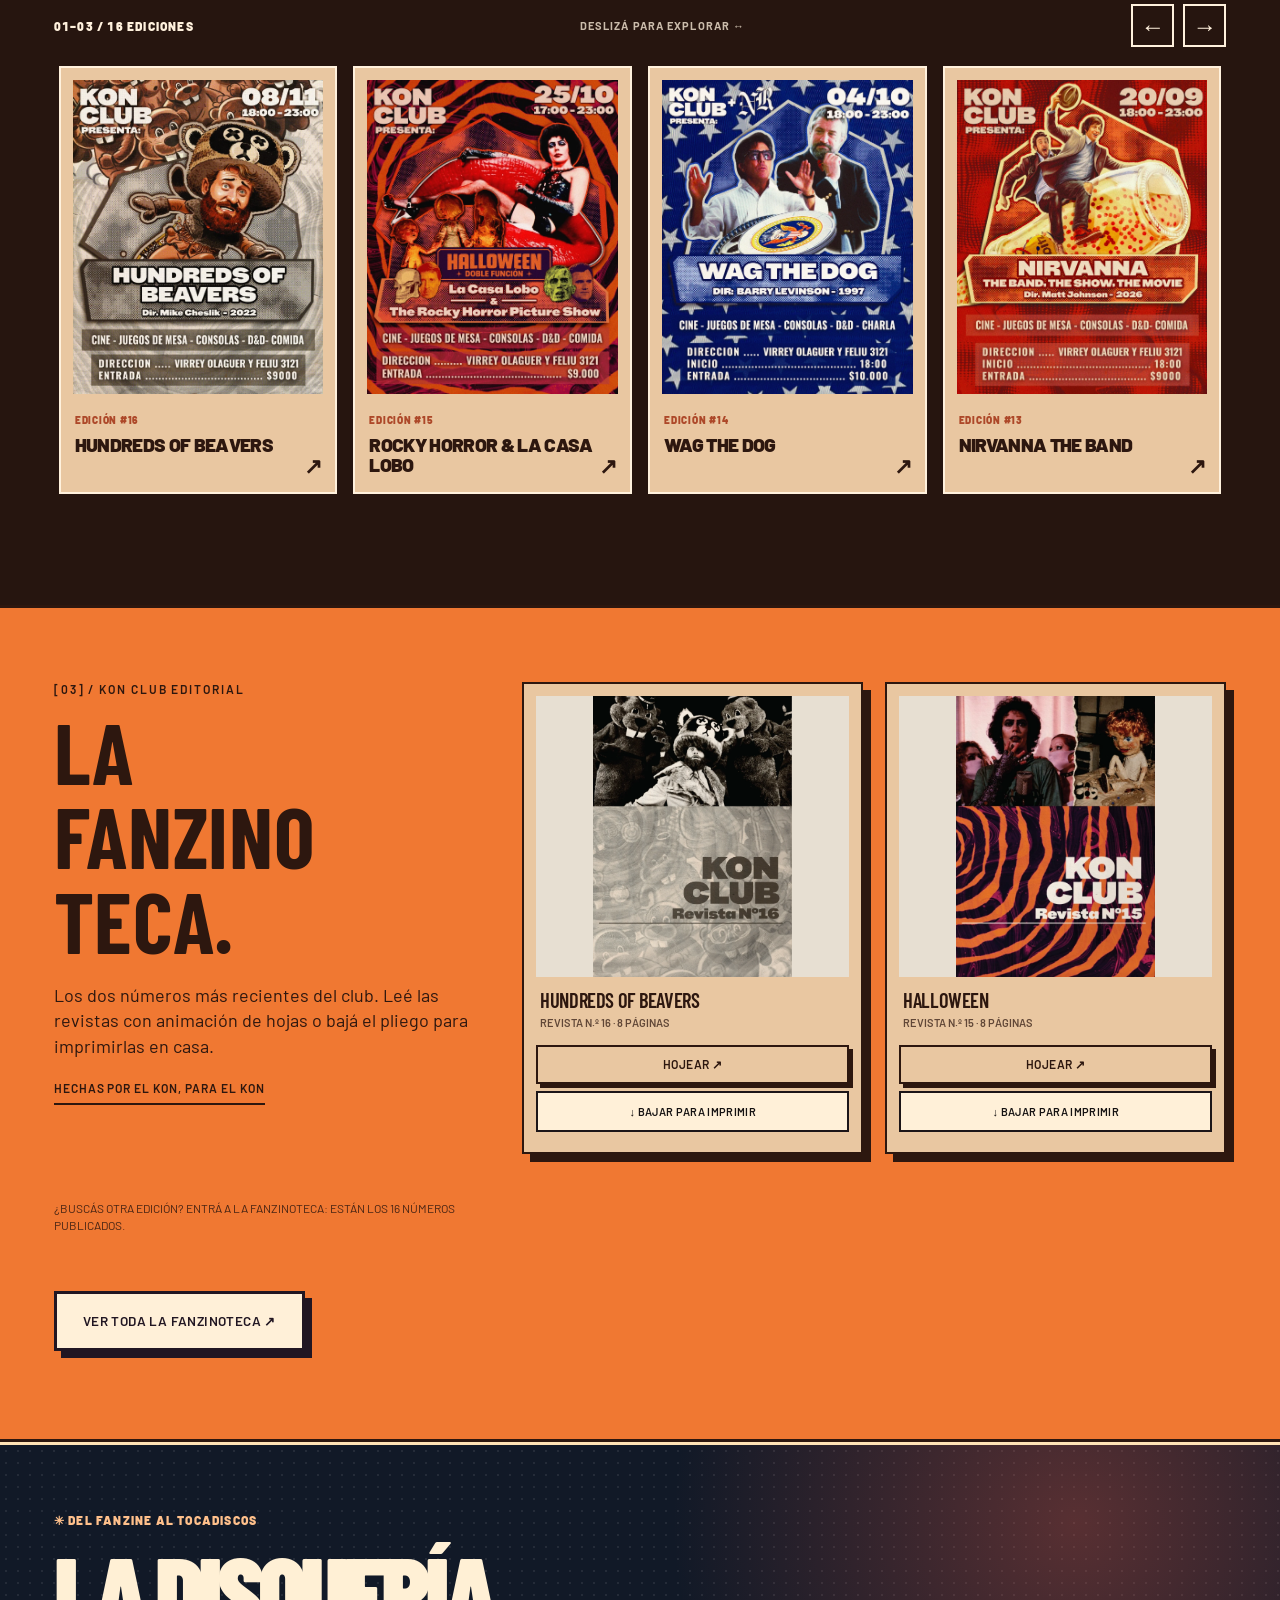
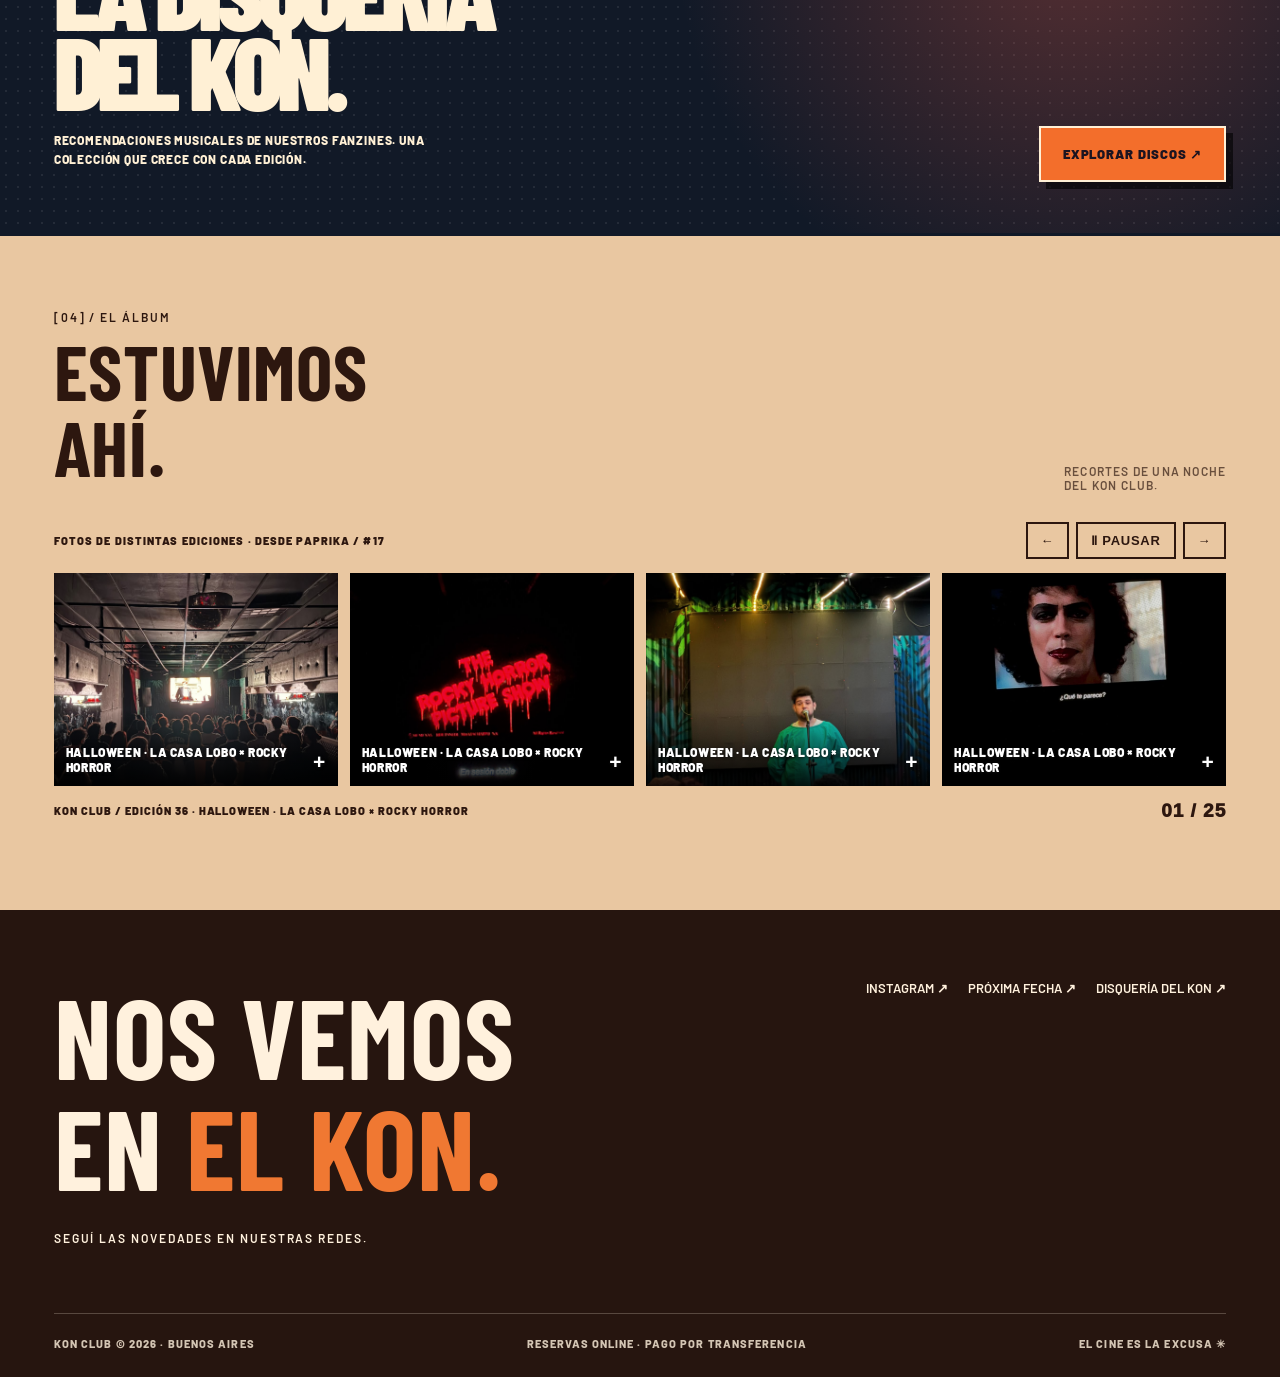
==== commit 6d52763a: "Restore post-film ticket description with separator" ====
--- a/index.html
+++ b/index.html
@@ -3,7 +3,7 @@
 <html lang="es"><head><link rel="preconnect" href="https://fonts.googleapis.com"/><link rel="preconnect" href="https://fonts.gstatic.com" crossorigin="anonymous"/><link href="https://fonts.googleapis.com/css2?family=Barlow:wght@400;500;600;700&amp;family=Barlow+Condensed:wght@400;500;600;700&amp;display=swap" rel="stylesheet"/>
 <!-- KON CLUB / V03.5 / 15 FUNCIONES DEL CICLO REGULAR --><meta charset="utf-8"/><link rel="icon" type="image/svg+xml" href="/favicon.svg?v=20261021-1"/><meta content="width=device-width,initial-scale=1" name="viewport"/><title>Kon Club — Snatch × Trainspotting · 06/12</title><meta content="#092630" name="theme-color"/><meta content="Kon Club presenta Snatch y Trainspotting el domingo 6 de diciembre de 2026. Post-película a las 22:00. Entradas y fanzine físico." name="description"/><link href="css/site.css?v=20261124-horizontal-schedule" rel="stylesheet"/><meta property="og:title" content="Kon Club — Snatch × Trainspotting · 06/12"><meta property="og:description" content="Snatch 17:00, Trainspotting 20:00 y post-película 22:00. Entradas individuales, doble función y fanzine físico."><meta property="og:image" content="https://kon-club.vercel.app/public/media/snatch-trainspotting-2026-12-06.svg"></head><body><div id="app" data-edition="snatch-trainspotting"><div aria-hidden="true" class="introbar"><div class="ticker"><span>CINE · JUEGOS DE MESA · CONSOLAS · D&amp;D · COMIDA · ENCUENTROS · CINE · JUEGOS DE MESA · CONSOLAS · D&amp;D · COMIDA · ENCUENTROS · </span><span>CINE · JUEGOS DE MESA · CONSOLAS · D&amp;D · COMIDA · ENCUENTROS · CINE · JUEGOS DE MESA · CONSOLAS · D&amp;D · COMIDA · ENCUENTROS · </span></div></div>
 <header class="header" id="top"><a aria-label="Kon Club, inicio" class="header-brand" href="#top"><img alt="Logo Kon Club edición actual" class="brand-img" data-asset="logoBeavers" id="brandLogo" src="[data-uri]"/><div><div class="brand-name">KON<br/>CLUB</div><div class="brand-caption">CINE CLUB · BUENOS AIRES</div></div></a><nav aria-label="Navegación principal" class="nav"><a href="#proxima">PRÓXIMA FECHA</a><a href="#archivo">EL ARCHIVO</a><a href="#fanzinoteca-completa">FANZINES</a><a href="musica.html">MÚSICA</a><a href="#fotos">FOTOS</a><a href="#contacto">CONTACTO</a></nav><div class="nav-right"><button aria-label="Abrir panel de prueba de edición" class="setting-link" id="openAdmin">⚙ EDITAR EDICIÓN</button><button class="btn btn-light sm" data-ticket="">ENTRADAS ↗</button><button aria-expanded="false" aria-label="Abrir menú" class="mobile-menu" id="menuButton">☰</button></div><nav aria-label="Navegación móvil" class="mobile-nav" id="mobileNav"><a href="#proxima">PRÓXIMA FECHA</a><a href="#archivo">EL ARCHIVO</a><a href="#fanzinoteca-completa">FANZINES</a><a href="musica.html">MÚSICA</a><a href="#fotos">FOTOS</a><a href="#contacto">CONTACTO</a><button class="nav-mobile-ticket" data-ticket="" type="button">ENTRADAS ↗</button></nav></header>
-<main><section class="hero shell" id="proxima"><div class="copy"><div class="tiny-row" hidden><span class="status-dot"></span><span id="heroStatus">PRÓXIMA EDICIÓN</span><span class="tiny-tag" id="heroEditionTag">DOBLE FUNCIÓN / KON CLUB</span></div><div class="hero-title-logos" id="heroTitleLogos" role="img" aria-label="Snatch &amp; Trainspotting"><img class="hero-title-logo hero-title-logo-snatch" src="public/media/snatch-logo-kon-2026.webp" alt="" decoding="async" fetchpriority="high"/><span class="hero-title-amp" aria-hidden="true">&amp;</span><img class="hero-title-logo hero-title-logo-trainspotting" src="public/media/trainspotting-logo-kon-2026.webp" alt="" decoding="async" fetchpriority="high"/></div><h1 id="heroTitle" hidden>SNATCH × TRAINSPOTTING</h1><p class="hero-lead" id="heroLead" hidden></p><div class="hero-detail"><div class="schedule-main"><span class="detail-label">CUÁNDO</span><span class="detail-val hero-schedule" id="heroDate"><span class="schedule-date">DOMINGO 6 DE DICIEMBRE</span><span class="schedule-grid"><span class="schedule-slot"><span class="schedule-label">PUERTAS</span><strong>17:00</strong></span><span class="schedule-slot"><span class="schedule-label">SNATCH</span><strong>17:30</strong></span><span class="schedule-slot"><span class="schedule-label">TRAINSPOTTING</span><strong>20:00</strong></span><span class="schedule-slot"><span class="schedule-label">POST-PELÍCULA</span><strong>22:00</strong></span></span></span></div><div class="schedule-bottom"><span class="schedule-address"><span class="detail-label">DÓNDE</span><span class="detail-val" id="heroPlace">VIRREY OLAGUER Y FELIÚ 3121, COLEGIALES<br/>BUENOS AIRES</span></span></div></div><div class="edition-price-grid" id="editionPriceGrid" aria-label="Precios de la edición"><div class="edition-price-item"><span>SNATCH + TRAINSPOTTING</span><strong>$12.500</strong><small>17:00 A 00:00 · INCLUYE POST</small></div><div class="edition-price-item"><span>TRAINSPOTTING</span><strong>$9.000</strong><small>20:00 A 00:00 · INCLUYE POST</small></div><div class="edition-price-item"><span>POST-PELÍCULA</span><strong>$7.000</strong><small>22:00 A 00:00</small></div><div class="edition-price-item"><span>FANZINE FÍSICO</span><strong>$4.000</strong><small>ADICIONAL OPCIONAL</small></div></div><div class="hero-actions"><button class="btn" data-ticket="" id="heroButton">COMPRAR ENTRADAS ↗</button><span class="ticket-copy" id="ticketPrice" hidden></span></div></div><div class="poster-stage poster-stage-duo"><div class="poster-pair"><img alt="Póster original de Snatch (2000)" class="poster-main" id="heroPoster" src="public/media/snatch-poster.jpg" fetchpriority="high" decoding="async"/><img alt="Póster original de Trainspotting (1996)" class="poster-main poster-secondary" id="heroPosterSecondary" src="public/media/trainspotting-poster.webp" decoding="async"/></div><div class="round-stamp">CINE<br/>Y MÁS ✳</div></div></section>
+<main><section class="hero shell" id="proxima"><div class="copy"><div class="tiny-row" hidden><span class="status-dot"></span><span id="heroStatus">PRÓXIMA EDICIÓN</span><span class="tiny-tag" id="heroEditionTag">DOBLE FUNCIÓN / KON CLUB</span></div><div class="hero-title-logos" id="heroTitleLogos" role="img" aria-label="Snatch &amp; Trainspotting"><img class="hero-title-logo hero-title-logo-snatch" src="public/media/snatch-logo-kon-2026.webp" alt="" decoding="async" fetchpriority="high"/><span class="hero-title-amp" aria-hidden="true">&amp;</span><img class="hero-title-logo hero-title-logo-trainspotting" src="public/media/trainspotting-logo-kon-2026.webp" alt="" decoding="async" fetchpriority="high"/></div><h1 id="heroTitle" hidden>SNATCH × TRAINSPOTTING</h1><p class="hero-lead" id="heroLead" hidden></p><div class="hero-detail"><div class="schedule-main"><span class="detail-label">CUÁNDO</span><span class="detail-val hero-schedule" id="heroDate"><span class="schedule-date">DOMINGO 6 DE DICIEMBRE</span><span class="schedule-grid"><span class="schedule-slot"><span class="schedule-label">PUERTAS</span><strong>17:00</strong></span><span class="schedule-slot"><span class="schedule-label">SNATCH</span><strong>17:30</strong></span><span class="schedule-slot"><span class="schedule-label">TRAINSPOTTING</span><strong>20:00</strong></span><span class="schedule-slot"><span class="schedule-label">POST-PELÍCULA</span><strong>22:00</strong></span></span></span></div><div class="schedule-bottom"><span class="schedule-address"><span class="detail-label">DÓNDE</span><span class="detail-val" id="heroPlace">VIRREY OLAGUER Y FELIÚ 3121, COLEGIALES<br/>BUENOS AIRES</span></span></div></div><div class="edition-price-grid" id="editionPriceGrid" aria-label="Precios de la edición"><div class="edition-price-item"><span>SNATCH + TRAINSPOTTING</span><strong>$12.500</strong><small>17:00 A 00:00 · INCLUYE POST</small></div><div class="edition-price-item"><span>TRAINSPOTTING</span><strong>$9.000</strong><small>20:00 A 00:00 · INCLUYE POST</small></div><div class="edition-price-item"><span>POST-PELÍCULA</span><strong>$7.000</strong><small>22:00 A 00:00 · VENÍ DESPUÉS DE LA FUNCIÓN</small></div><div class="edition-price-item"><span>FANZINE FÍSICO</span><strong>$4.000</strong><small>ADICIONAL OPCIONAL</small></div></div><div class="hero-actions"><button class="btn" data-ticket="" id="heroButton">COMPRAR ENTRADAS ↗</button><span class="ticket-copy" id="ticketPrice" hidden></span></div></div><div class="poster-stage poster-stage-duo"><div class="poster-pair"><img alt="Póster original de Snatch (2000)" class="poster-main" id="heroPoster" src="public/media/snatch-poster.jpg" fetchpriority="high" decoding="async"/><img alt="Póster original de Trainspotting (1996)" class="poster-main poster-secondary" id="heroPosterSecondary" src="public/media/trainspotting-poster.webp" decoding="async"/></div><div class="round-stamp">CINE<br/>Y MÁS ✳</div></div></section>
 <div class="marquee-band" aria-label="Cine, juegos de mesa, consolas, Dungeons &amp; Dragons, fanzines, comida y encuentro"><div class="strip" aria-hidden="true"><span>CINE · JUEGOS DE MESA · CONSOLAS · D&amp;D · FANZINES · COMIDA · ENCUENTRO · CINE · JUEGOS DE MESA · CONSOLAS · D&amp;D · FANZINES · COMIDA · ENCUENTRO · </span><span>CINE · JUEGOS DE MESA · CONSOLAS · D&amp;D · FANZINES · COMIDA · ENCUENTRO · CINE · JUEGOS DE MESA · CONSOLAS · D&amp;D · FANZINES · COMIDA · ENCUENTRO · </span></div></div>
 <section class="manifesto shell" id="manifiesto"><div class="margin-info">[01] / ¿QUÉ ES KON CLUB?<br/>UNA EXCUSA PARA JUNTARNOS.</div><div><h2>NO ES<br/>SOLO <em>CINE.</em></h2><p>Vemos películas que nos gustan, armamos fanzines y compartimos noches de juegos, charlas, música y otras cosas. Un club hecho para encontrarnos del otro lado de la pantalla.</p><a class="link-underline" href="https://www.instagram.com/kon.club/" rel="noopener" target="_blank">CONOCÉ EL CLUB ↗</a></div></section>
 <section class="archive section shell" id="archivo">
@@ -81,7 +81,7 @@
 </div>
 </div>
 <dialog aria-label="Página ampliada del fanzine" id="zrZoom"><div class="zr-zoomtop"><span id="zrZoomTitle">FANZINE / PÁGINA</span><div><button id="zrZoomMinus" type="button">−</button><button id="zrZoomPlus" type="button">+</button><button id="zrZoomClose" type="button">CERRAR ×</button></div></div><div class="zr-zoomviewport"><img alt="Página ampliada" id="zrZoomImg"/></div></dialog>
-<script defer="True" src="data/edition-branding.js?v=20261123-dark-orange"></script><script defer="True" src="data/site-config.js?v=20261124-trainspotting-post"></script><script defer="True" src="js/site.js?v=20261124-domingo-completo"></script>
+<script defer="True" src="data/edition-branding.js?v=20261123-dark-orange"></script><script defer="True" src="data/site-config.js?v=20261124-post-after-function"></script><script defer="True" src="js/site.js?v=20261124-domingo-completo"></script>
 <script defer src="data/supabase-public.js"></script>
 <script defer src="js/edition-runtime.js?v=20261206"></script>
 <script defer src="js/home-archive-carousel.js?v=20261021-1"></script>
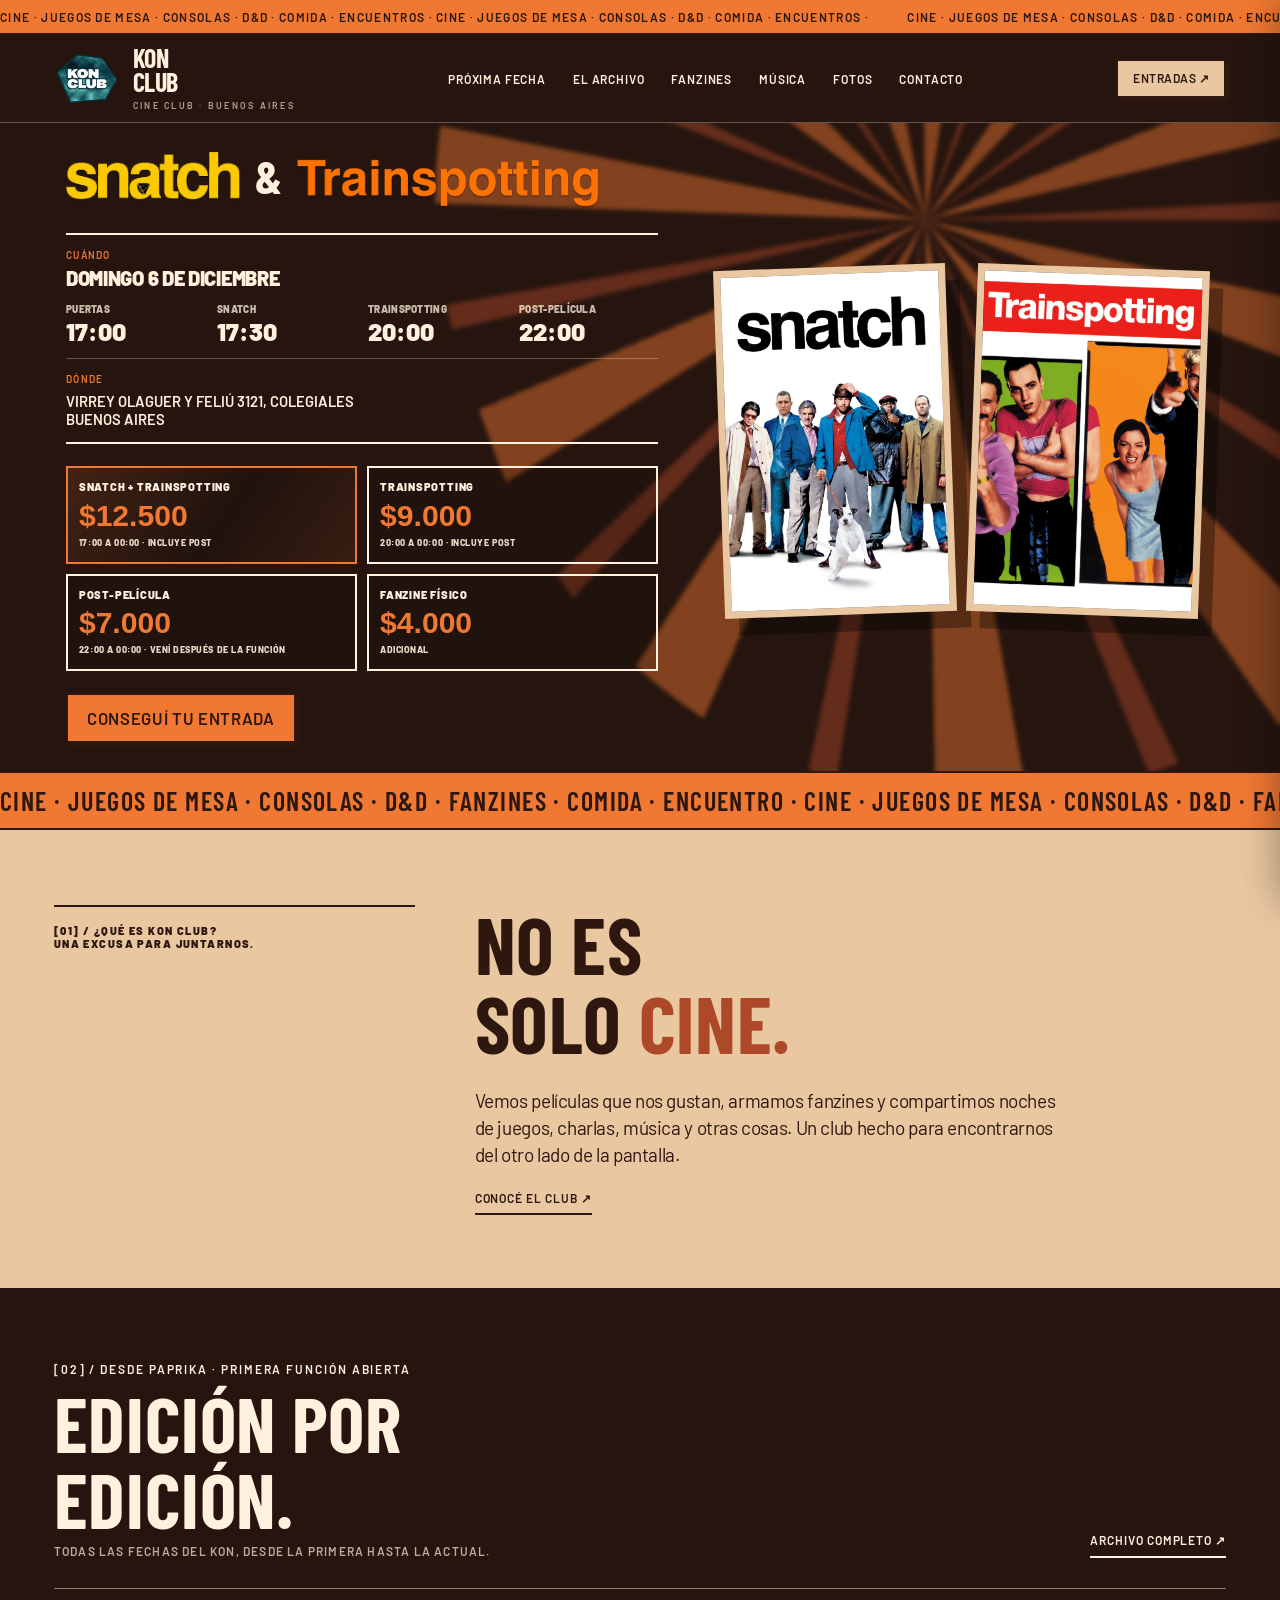
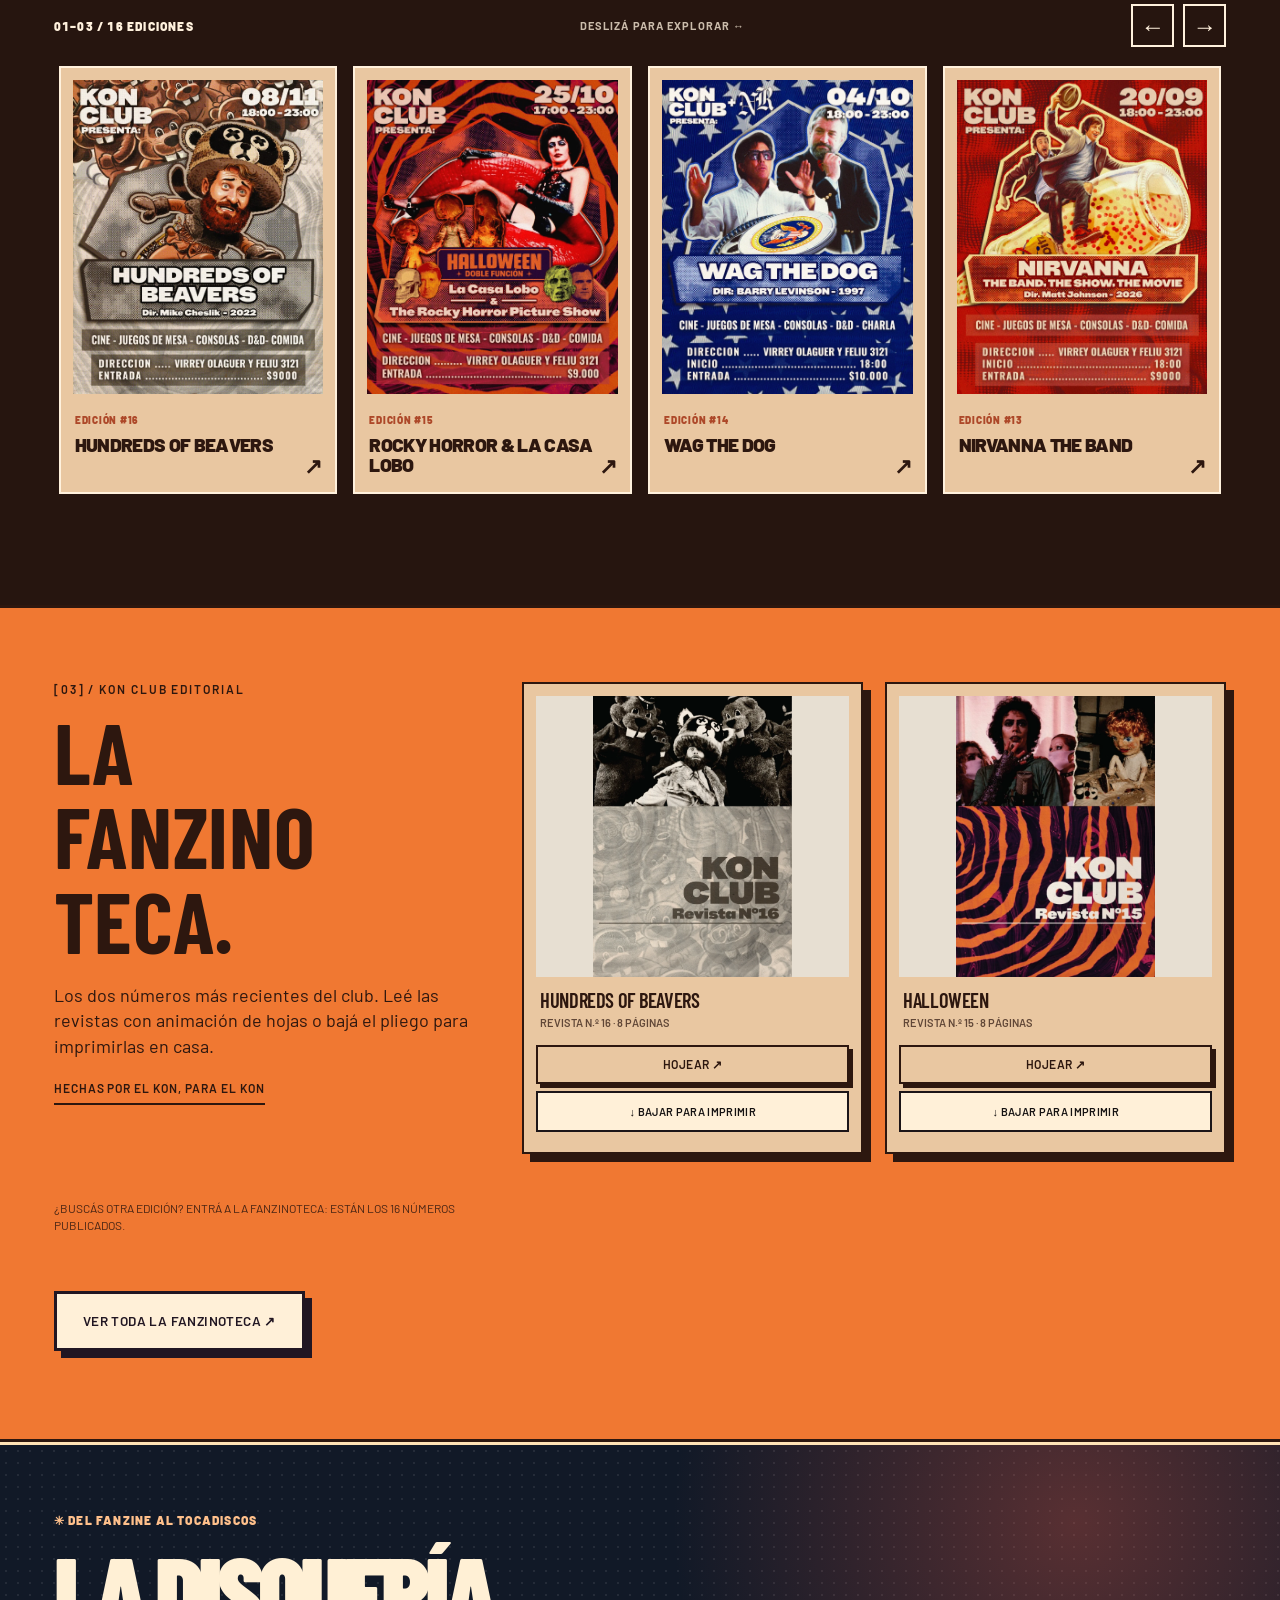
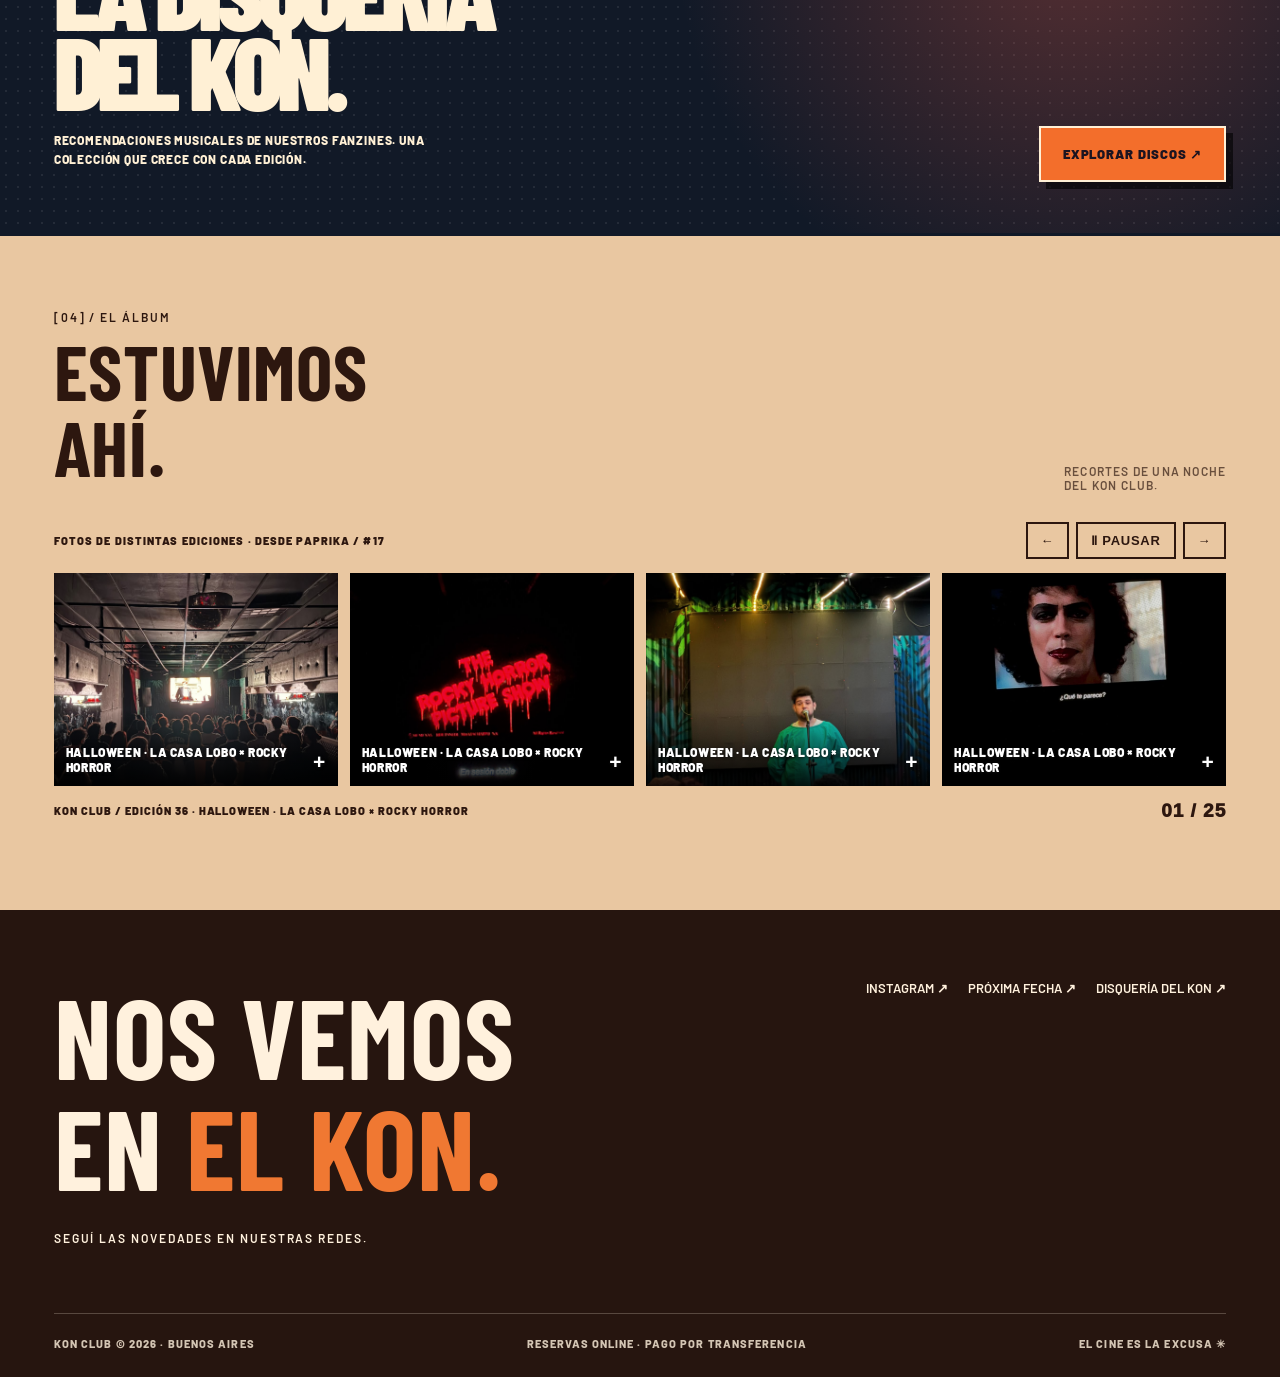
==== commit 1d364ec0: "Load new temporary Kon Club logo on homepage" ====
--- a/index.html
+++ b/index.html
@@ -2,7 +2,7 @@
 
 <html lang="es"><head><link rel="preconnect" href="https://fonts.googleapis.com"/><link rel="preconnect" href="https://fonts.gstatic.com" crossorigin="anonymous"/><link href="https://fonts.googleapis.com/css2?family=Barlow:wght@400;500;600;700&amp;family=Barlow+Condensed:wght@400;500;600;700&amp;display=swap" rel="stylesheet"/>
 <!-- KON CLUB / V03.5 / 15 FUNCIONES DEL CICLO REGULAR --><meta charset="utf-8"/><link rel="icon" type="image/svg+xml" href="/favicon.svg?v=20261021-1"/><meta content="width=device-width,initial-scale=1" name="viewport"/><title>Kon Club — Snatch × Trainspotting · 06/12</title><meta content="#092630" name="theme-color"/><meta content="Kon Club presenta Snatch y Trainspotting el domingo 6 de diciembre de 2026. Post-película a las 22:00. Entradas y fanzine físico." name="description"/><link href="css/site.css?v=20261124-horizontal-schedule" rel="stylesheet"/><meta property="og:title" content="Kon Club — Snatch × Trainspotting · 06/12"><meta property="og:description" content="Snatch 17:00, Trainspotting 20:00 y post-película 22:00. Entradas individuales, doble función y fanzine físico."><meta property="og:image" content="https://kon-club.vercel.app/public/media/snatch-trainspotting-2026-12-06.svg"></head><body><div id="app" data-edition="snatch-trainspotting"><div aria-hidden="true" class="introbar"><div class="ticker"><span>CINE · JUEGOS DE MESA · CONSOLAS · D&amp;D · COMIDA · ENCUENTROS · CINE · JUEGOS DE MESA · CONSOLAS · D&amp;D · COMIDA · ENCUENTROS · </span><span>CINE · JUEGOS DE MESA · CONSOLAS · D&amp;D · COMIDA · ENCUENTROS · CINE · JUEGOS DE MESA · CONSOLAS · D&amp;D · COMIDA · ENCUENTROS · </span></div></div>
-<header class="header" id="top"><a aria-label="Kon Club, inicio" class="header-brand" href="#top"><img alt="Logo Kon Club edición actual" class="brand-img" data-asset="logoBeavers" id="brandLogo" src="[data-uri]"/><div><div class="brand-name">KON<br/>CLUB</div><div class="brand-caption">CINE CLUB · BUENOS AIRES</div></div></a><nav aria-label="Navegación principal" class="nav"><a href="#proxima">PRÓXIMA FECHA</a><a href="#archivo">EL ARCHIVO</a><a href="#fanzinoteca-completa">FANZINES</a><a href="musica.html">MÚSICA</a><a href="#fotos">FOTOS</a><a href="#contacto">CONTACTO</a></nav><div class="nav-right"><button aria-label="Abrir panel de prueba de edición" class="setting-link" id="openAdmin">⚙ EDITAR EDICIÓN</button><button class="btn btn-light sm" data-ticket="">ENTRADAS ↗</button><button aria-expanded="false" aria-label="Abrir menú" class="mobile-menu" id="menuButton">☰</button></div><nav aria-label="Navegación móvil" class="mobile-nav" id="mobileNav"><a href="#proxima">PRÓXIMA FECHA</a><a href="#archivo">EL ARCHIVO</a><a href="#fanzinoteca-completa">FANZINES</a><a href="musica.html">MÚSICA</a><a href="#fotos">FOTOS</a><a href="#contacto">CONTACTO</a><button class="nav-mobile-ticket" data-ticket="" type="button">ENTRADAS ↗</button></nav></header>
+<header class="header" id="top"><a aria-label="Kon Club, inicio" class="header-brand" href="#top"><img alt="Logo Kon Club edición actual" class="brand-img" data-asset="logoKonTrial" id="brandLogo" src="[data-uri]"/><div><div class="brand-name">KON<br/>CLUB</div><div class="brand-caption">CINE CLUB · BUENOS AIRES</div></div></a><nav aria-label="Navegación principal" class="nav"><a href="#proxima">PRÓXIMA FECHA</a><a href="#archivo">EL ARCHIVO</a><a href="#fanzinoteca-completa">FANZINES</a><a href="musica.html">MÚSICA</a><a href="#fotos">FOTOS</a><a href="#contacto">CONTACTO</a></nav><div class="nav-right"><button aria-label="Abrir panel de prueba de edición" class="setting-link" id="openAdmin">⚙ EDITAR EDICIÓN</button><button class="btn btn-light sm" data-ticket="">ENTRADAS ↗</button><button aria-expanded="false" aria-label="Abrir menú" class="mobile-menu" id="menuButton">☰</button></div><nav aria-label="Navegación móvil" class="mobile-nav" id="mobileNav"><a href="#proxima">PRÓXIMA FECHA</a><a href="#archivo">EL ARCHIVO</a><a href="#fanzinoteca-completa">FANZINES</a><a href="musica.html">MÚSICA</a><a href="#fotos">FOTOS</a><a href="#contacto">CONTACTO</a><button class="nav-mobile-ticket" data-ticket="" type="button">ENTRADAS ↗</button></nav></header>
 <main><section class="hero shell" id="proxima"><div class="copy"><div class="tiny-row" hidden><span class="status-dot"></span><span id="heroStatus">PRÓXIMA EDICIÓN</span><span class="tiny-tag" id="heroEditionTag">DOBLE FUNCIÓN / KON CLUB</span></div><div class="hero-title-logos" id="heroTitleLogos" role="img" aria-label="Snatch &amp; Trainspotting"><img class="hero-title-logo hero-title-logo-snatch" src="public/media/snatch-logo-kon-2026.webp" alt="" decoding="async" fetchpriority="high"/><span class="hero-title-amp" aria-hidden="true">&amp;</span><img class="hero-title-logo hero-title-logo-trainspotting" src="public/media/trainspotting-logo-kon-2026.webp" alt="" decoding="async" fetchpriority="high"/></div><h1 id="heroTitle" hidden>SNATCH × TRAINSPOTTING</h1><p class="hero-lead" id="heroLead" hidden></p><div class="hero-detail"><div class="schedule-main"><span class="detail-label">CUÁNDO</span><span class="detail-val hero-schedule" id="heroDate"><span class="schedule-date">DOMINGO 6 DE DICIEMBRE</span><span class="schedule-grid"><span class="schedule-slot"><span class="schedule-label">PUERTAS</span><strong>17:00</strong></span><span class="schedule-slot"><span class="schedule-label">SNATCH</span><strong>17:30</strong></span><span class="schedule-slot"><span class="schedule-label">TRAINSPOTTING</span><strong>20:00</strong></span><span class="schedule-slot"><span class="schedule-label">POST-PELÍCULA</span><strong>22:00</strong></span></span></span></div><div class="schedule-bottom"><span class="schedule-address"><span class="detail-label">DÓNDE</span><span class="detail-val" id="heroPlace">VIRREY OLAGUER Y FELIÚ 3121, COLEGIALES<br/>BUENOS AIRES</span></span></div></div><div class="edition-price-grid" id="editionPriceGrid" aria-label="Precios de la edición"><div class="edition-price-item"><span>SNATCH + TRAINSPOTTING</span><strong>$12.500</strong><small>17:00 A 00:00 · INCLUYE POST</small></div><div class="edition-price-item"><span>TRAINSPOTTING</span><strong>$9.000</strong><small>20:00 A 00:00 · INCLUYE POST</small></div><div class="edition-price-item"><span>POST-PELÍCULA</span><strong>$7.000</strong><small>22:00 A 00:00 · VENÍ DESPUÉS DE LA FUNCIÓN</small></div><div class="edition-price-item"><span>FANZINE FÍSICO</span><strong>$4.000</strong><small>ADICIONAL OPCIONAL</small></div></div><div class="hero-actions"><button class="btn" data-ticket="" id="heroButton">COMPRAR ENTRADAS ↗</button><span class="ticket-copy" id="ticketPrice" hidden></span></div></div><div class="poster-stage poster-stage-duo"><div class="poster-pair"><img alt="Póster original de Snatch (2000)" class="poster-main" id="heroPoster" src="public/media/snatch-poster.jpg" fetchpriority="high" decoding="async"/><img alt="Póster original de Trainspotting (1996)" class="poster-main poster-secondary" id="heroPosterSecondary" src="public/media/trainspotting-poster.webp" decoding="async"/></div><div class="round-stamp">CINE<br/>Y MÁS ✳</div></div></section>
 <div class="marquee-band" aria-label="Cine, juegos de mesa, consolas, Dungeons &amp; Dragons, fanzines, comida y encuentro"><div class="strip" aria-hidden="true"><span>CINE · JUEGOS DE MESA · CONSOLAS · D&amp;D · FANZINES · COMIDA · ENCUENTRO · CINE · JUEGOS DE MESA · CONSOLAS · D&amp;D · FANZINES · COMIDA · ENCUENTRO · </span><span>CINE · JUEGOS DE MESA · CONSOLAS · D&amp;D · FANZINES · COMIDA · ENCUENTRO · CINE · JUEGOS DE MESA · CONSOLAS · D&amp;D · FANZINES · COMIDA · ENCUENTRO · </span></div></div>
 <section class="manifesto shell" id="manifiesto"><div class="margin-info">[01] / ¿QUÉ ES KON CLUB?<br/>UNA EXCUSA PARA JUNTARNOS.</div><div><h2>NO ES<br/>SOLO <em>CINE.</em></h2><p>Vemos películas que nos gustan, armamos fanzines y compartimos noches de juegos, charlas, música y otras cosas. Un club hecho para encontrarnos del otro lado de la pantalla.</p><a class="link-underline" href="https://www.instagram.com/kon.club/" rel="noopener" target="_blank">CONOCÉ EL CLUB ↗</a></div></section>
@@ -81,7 +81,7 @@
 </div>
 </div>
 <dialog aria-label="Página ampliada del fanzine" id="zrZoom"><div class="zr-zoomtop"><span id="zrZoomTitle">FANZINE / PÁGINA</span><div><button id="zrZoomMinus" type="button">−</button><button id="zrZoomPlus" type="button">+</button><button id="zrZoomClose" type="button">CERRAR ×</button></div></div><div class="zr-zoomviewport"><img alt="Página ampliada" id="zrZoomImg"/></div></dialog>
-<script defer="True" src="data/edition-branding.js?v=20261123-dark-orange"></script><script defer="True" src="data/site-config.js?v=20261124-post-after-function"></script><script defer="True" src="js/site.js?v=20261124-domingo-completo"></script>
+<script defer="True" src="data/edition-branding.js?v=20261123-dark-orange"></script><script defer="True" src="data/site-config.js?v=20261125-kon-logo-trial"></script><script defer="True" src="js/site.js?v=20261124-domingo-completo"></script>
 <script defer src="data/supabase-public.js"></script>
 <script defer src="js/edition-runtime.js?v=20261206"></script>
 <script defer src="js/home-archive-carousel.js?v=20261021-1"></script>
